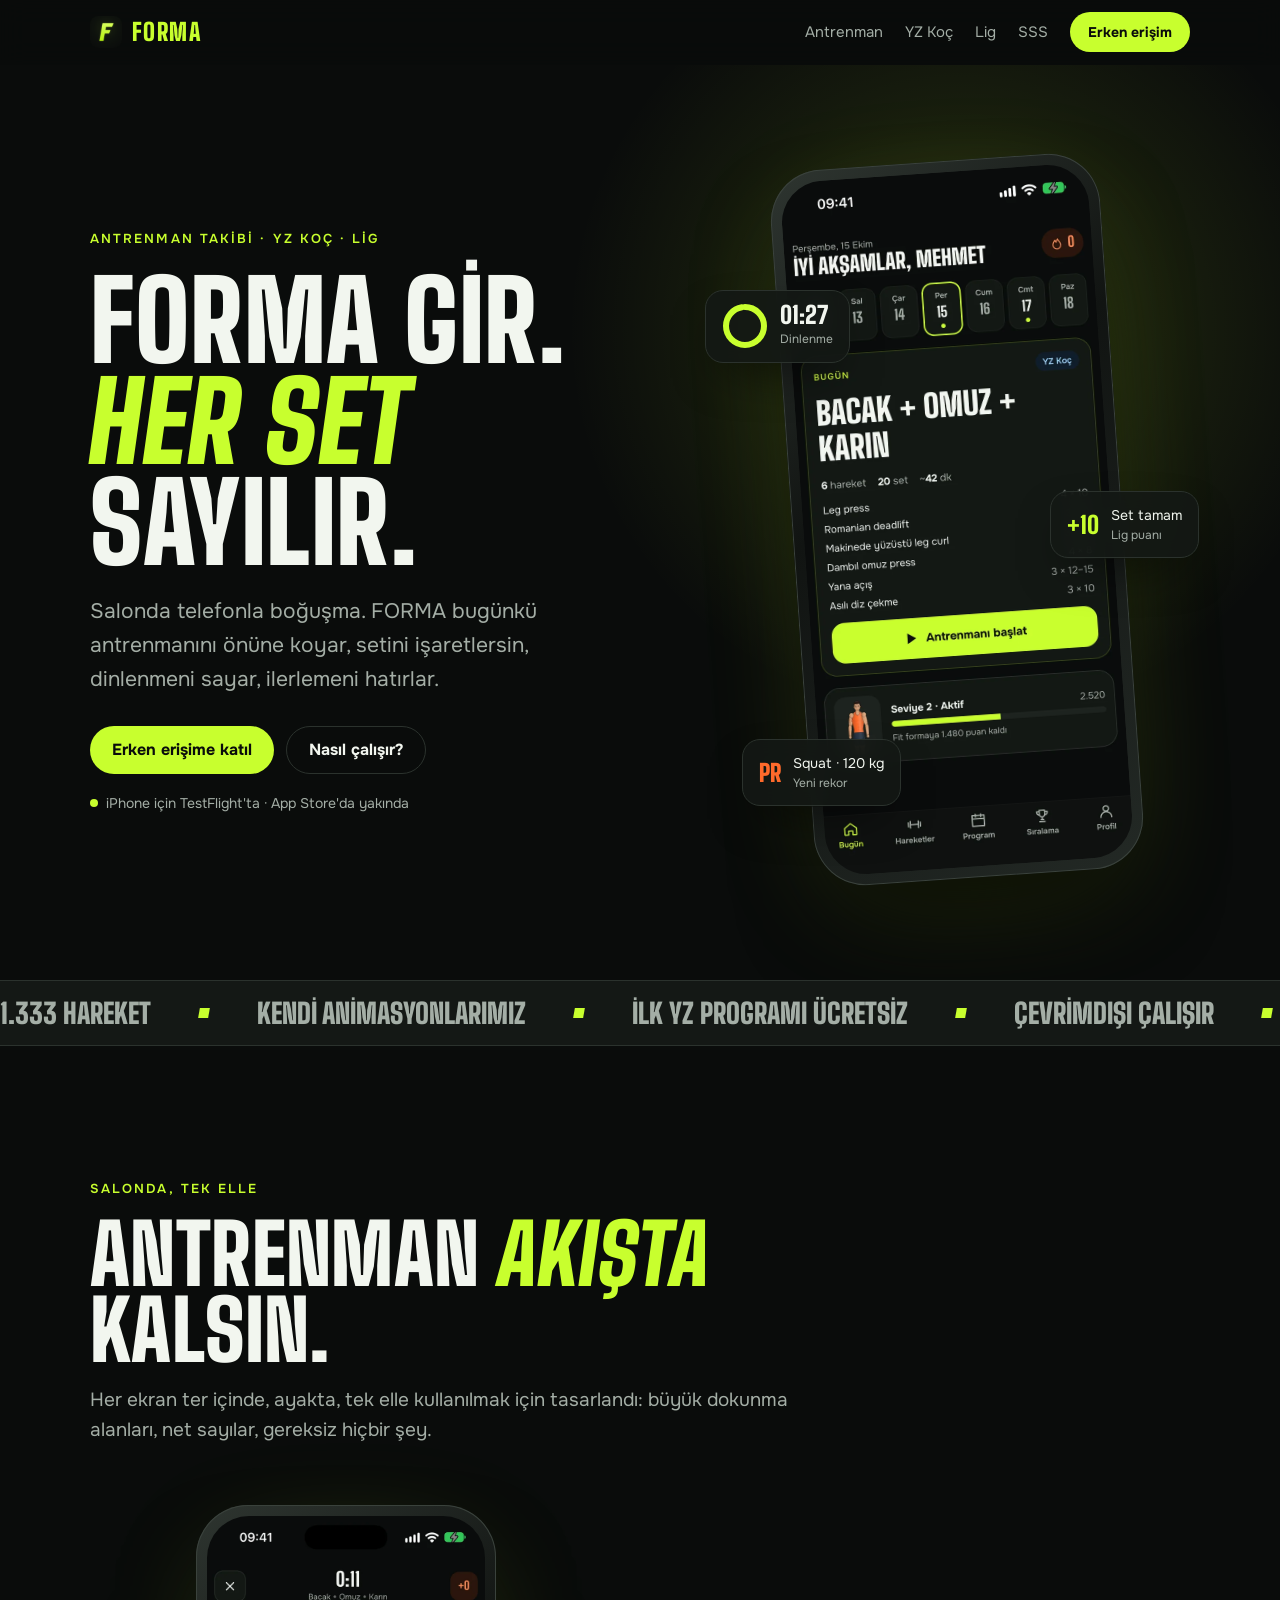
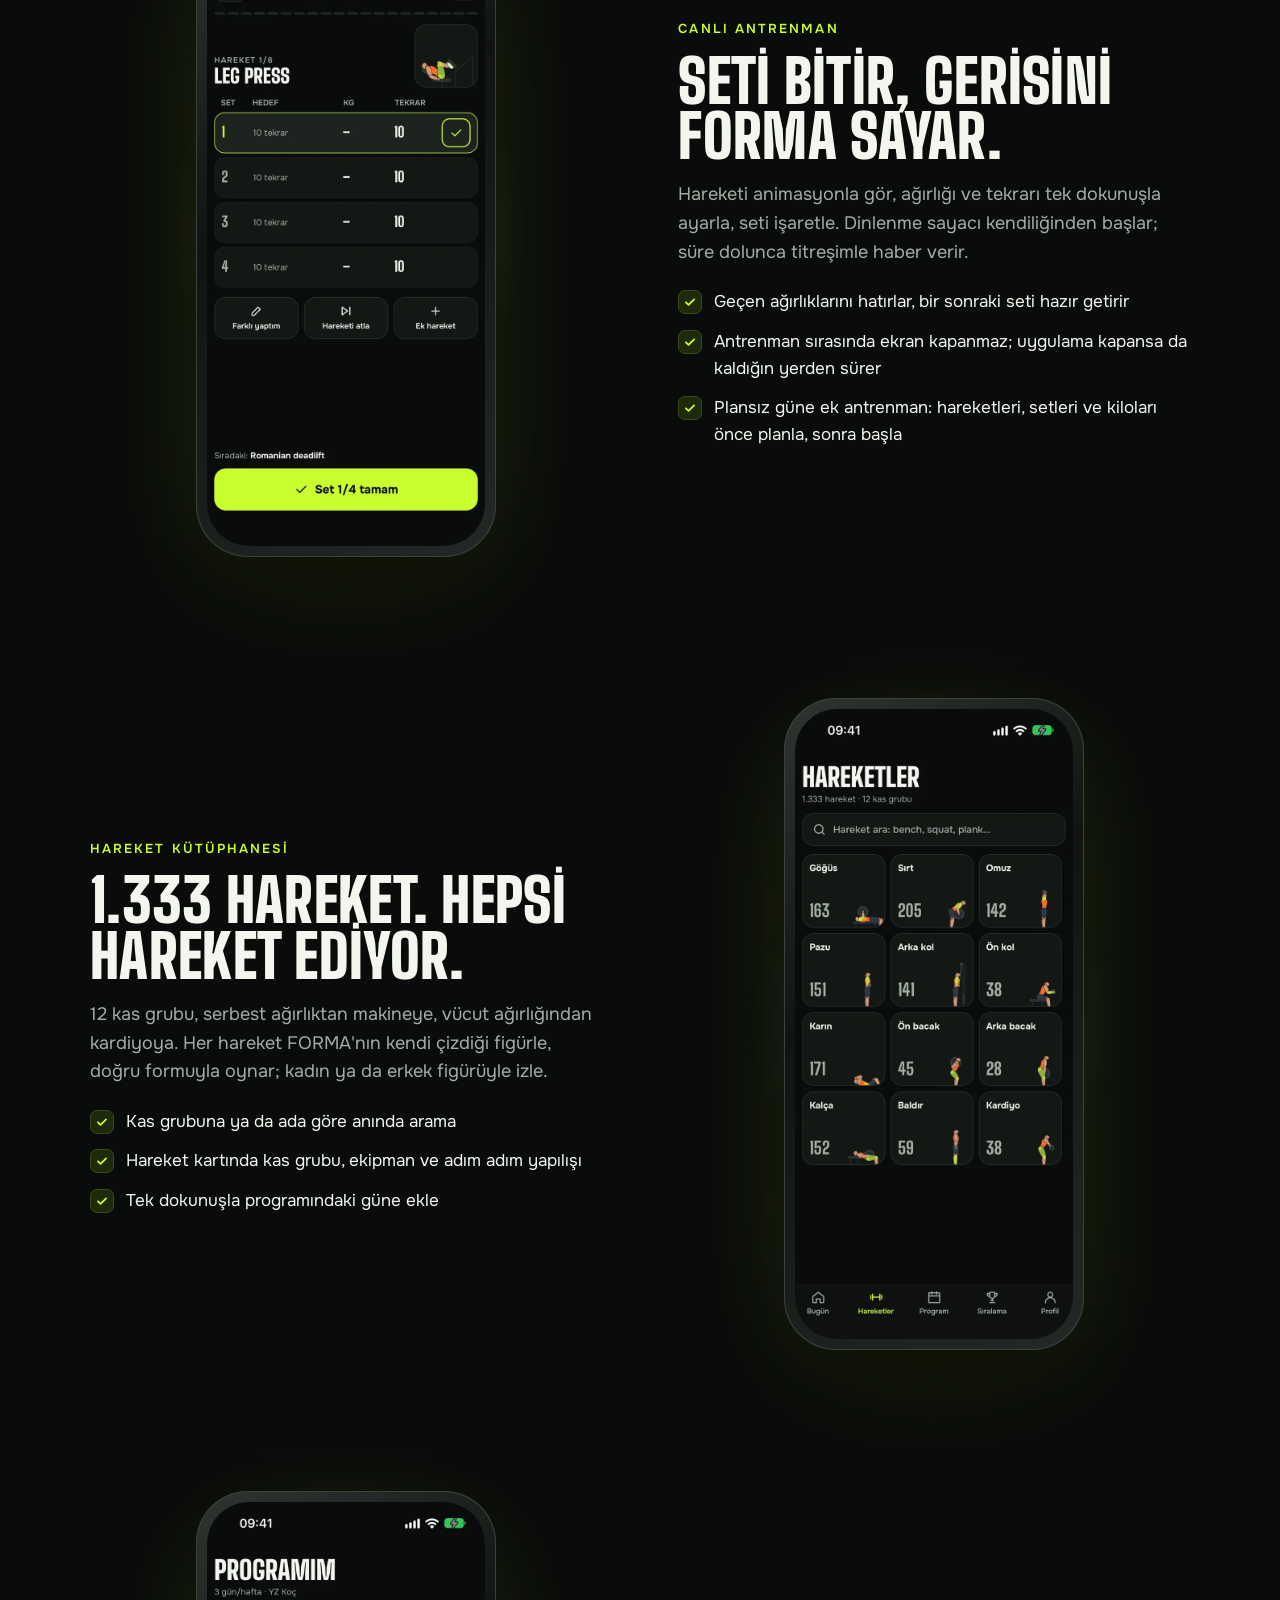
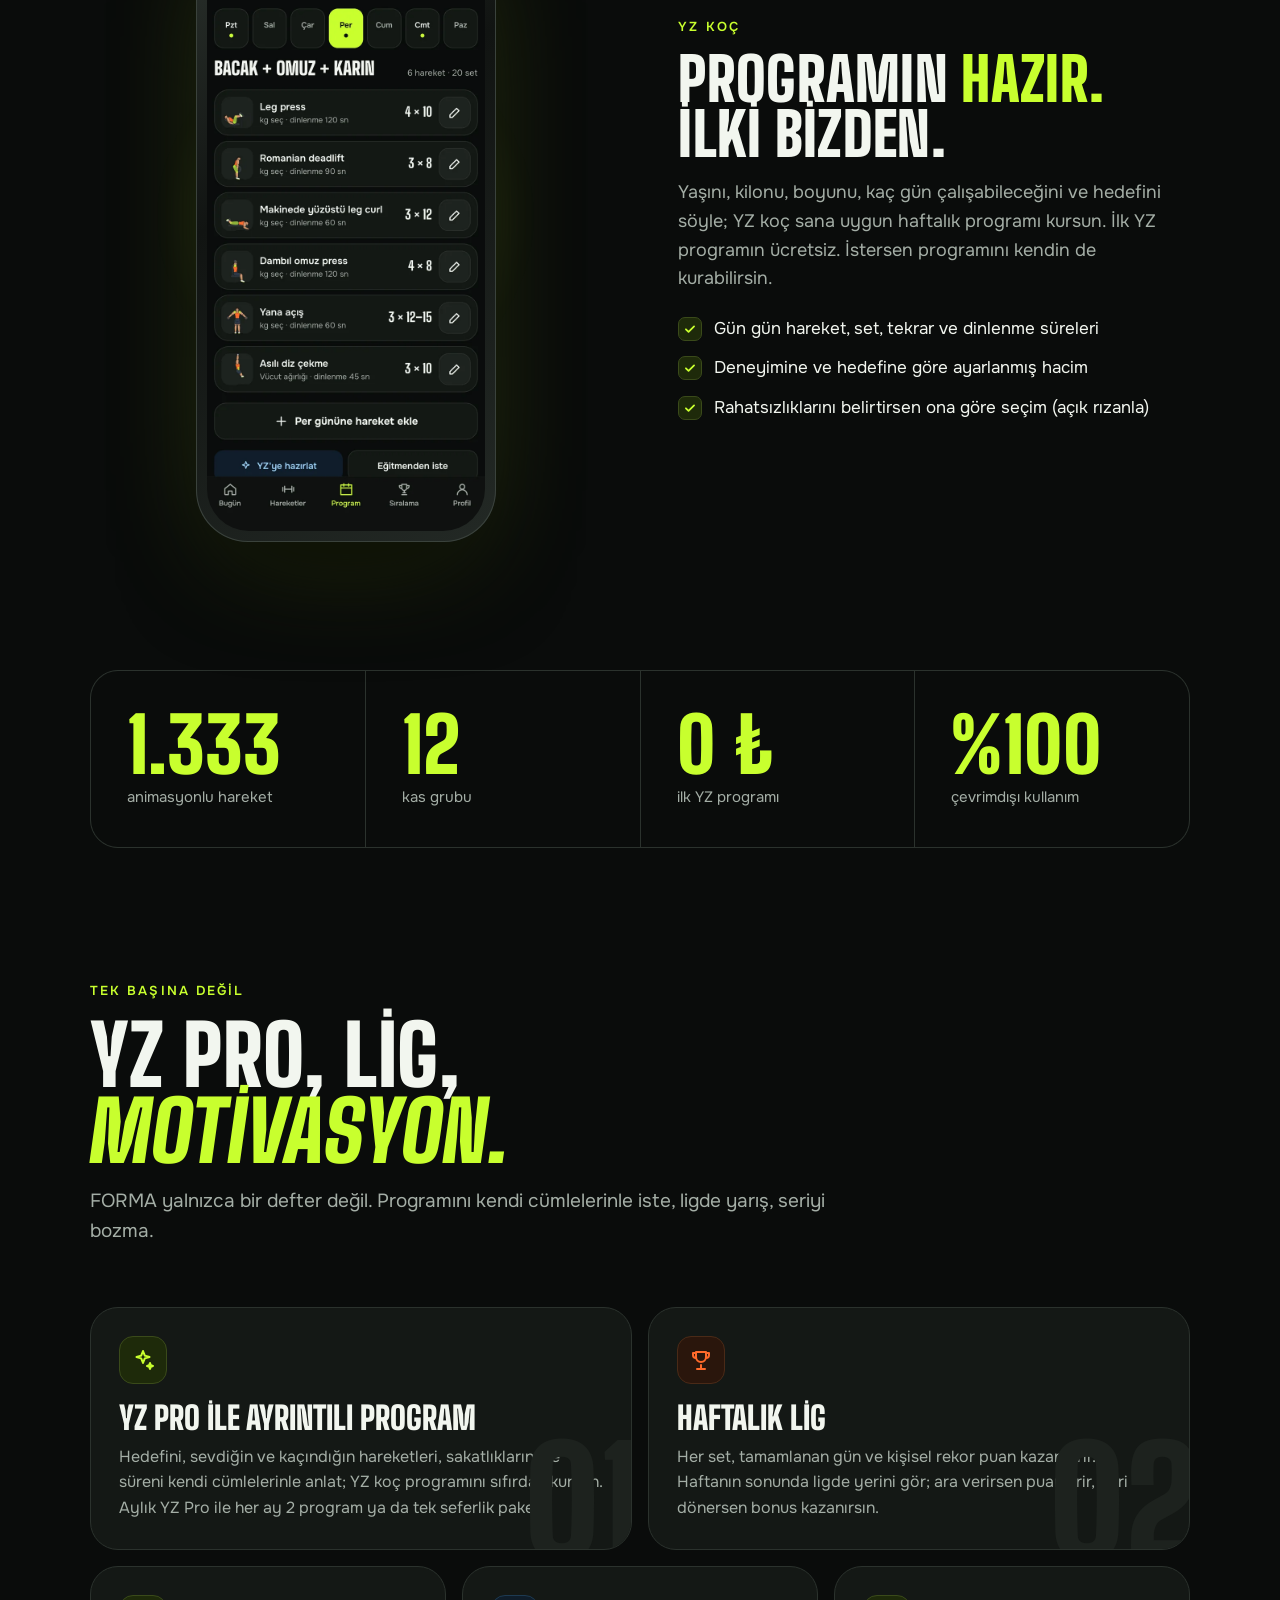
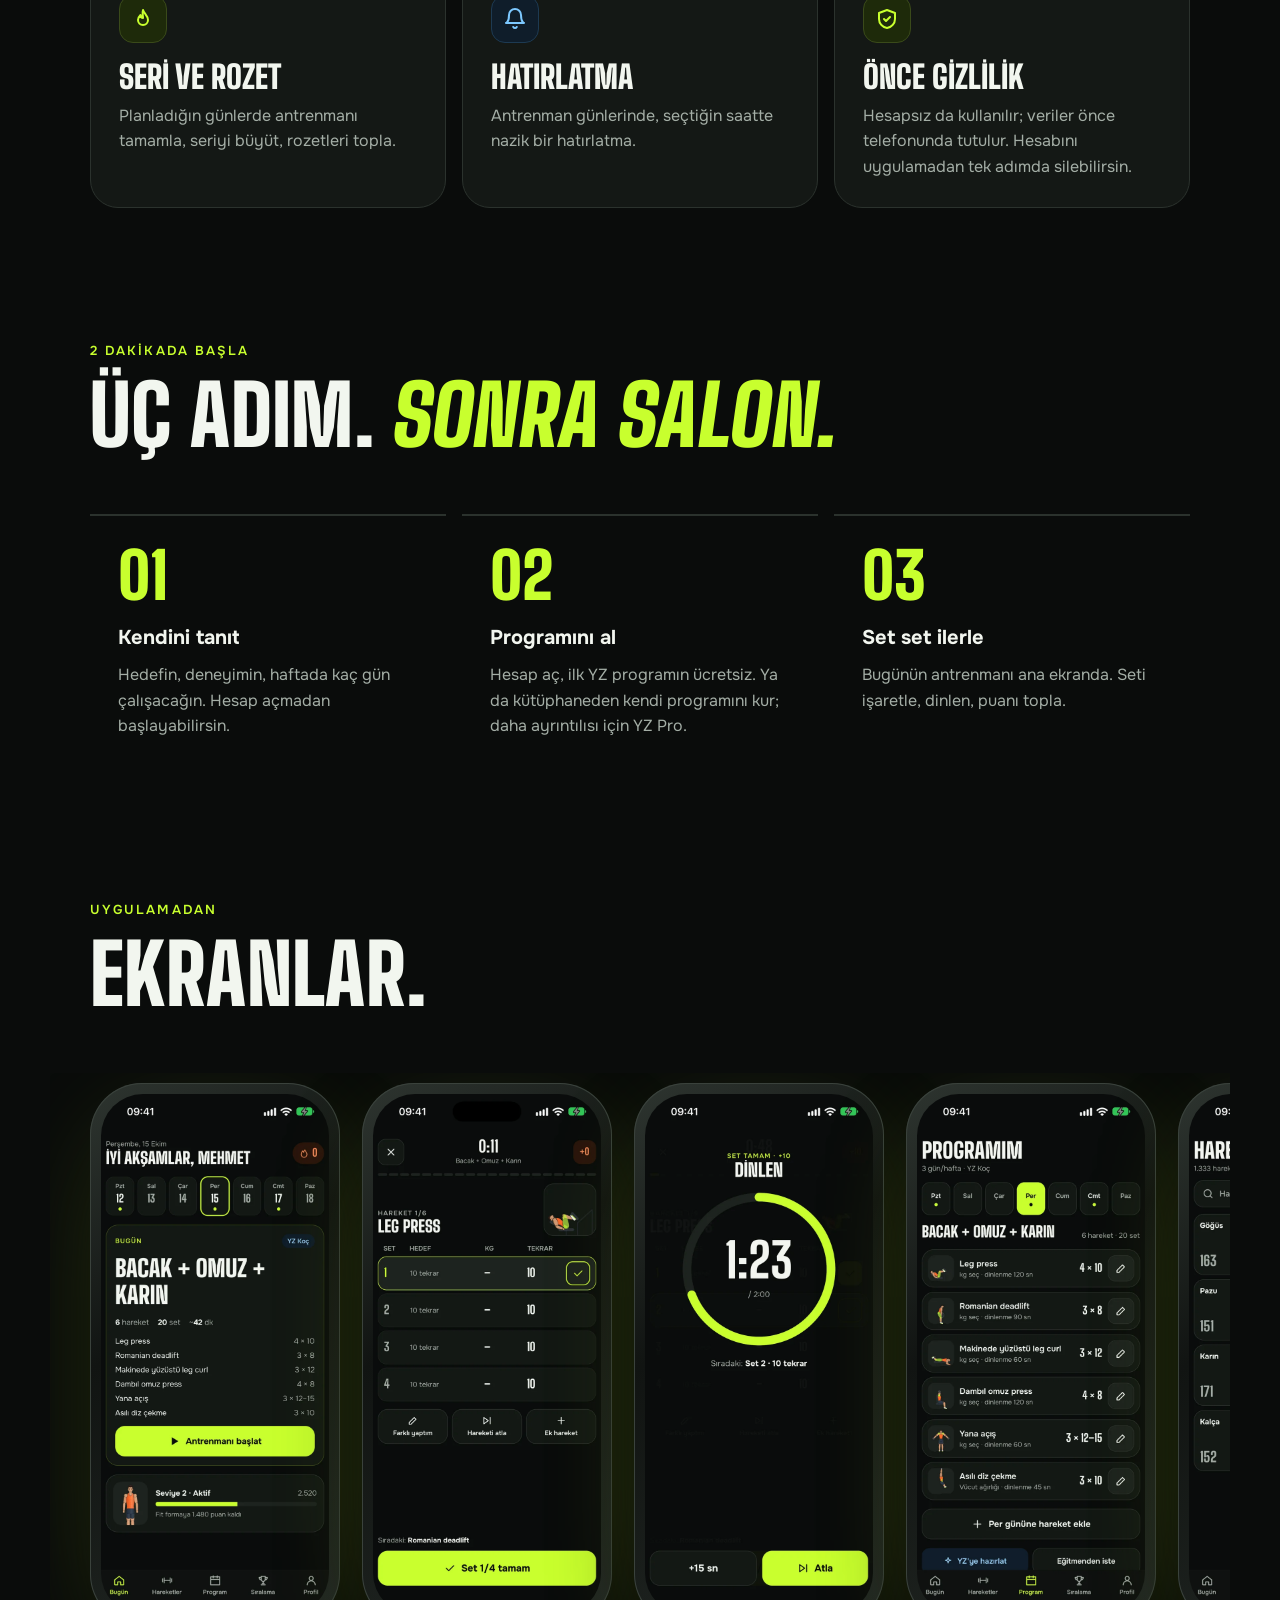
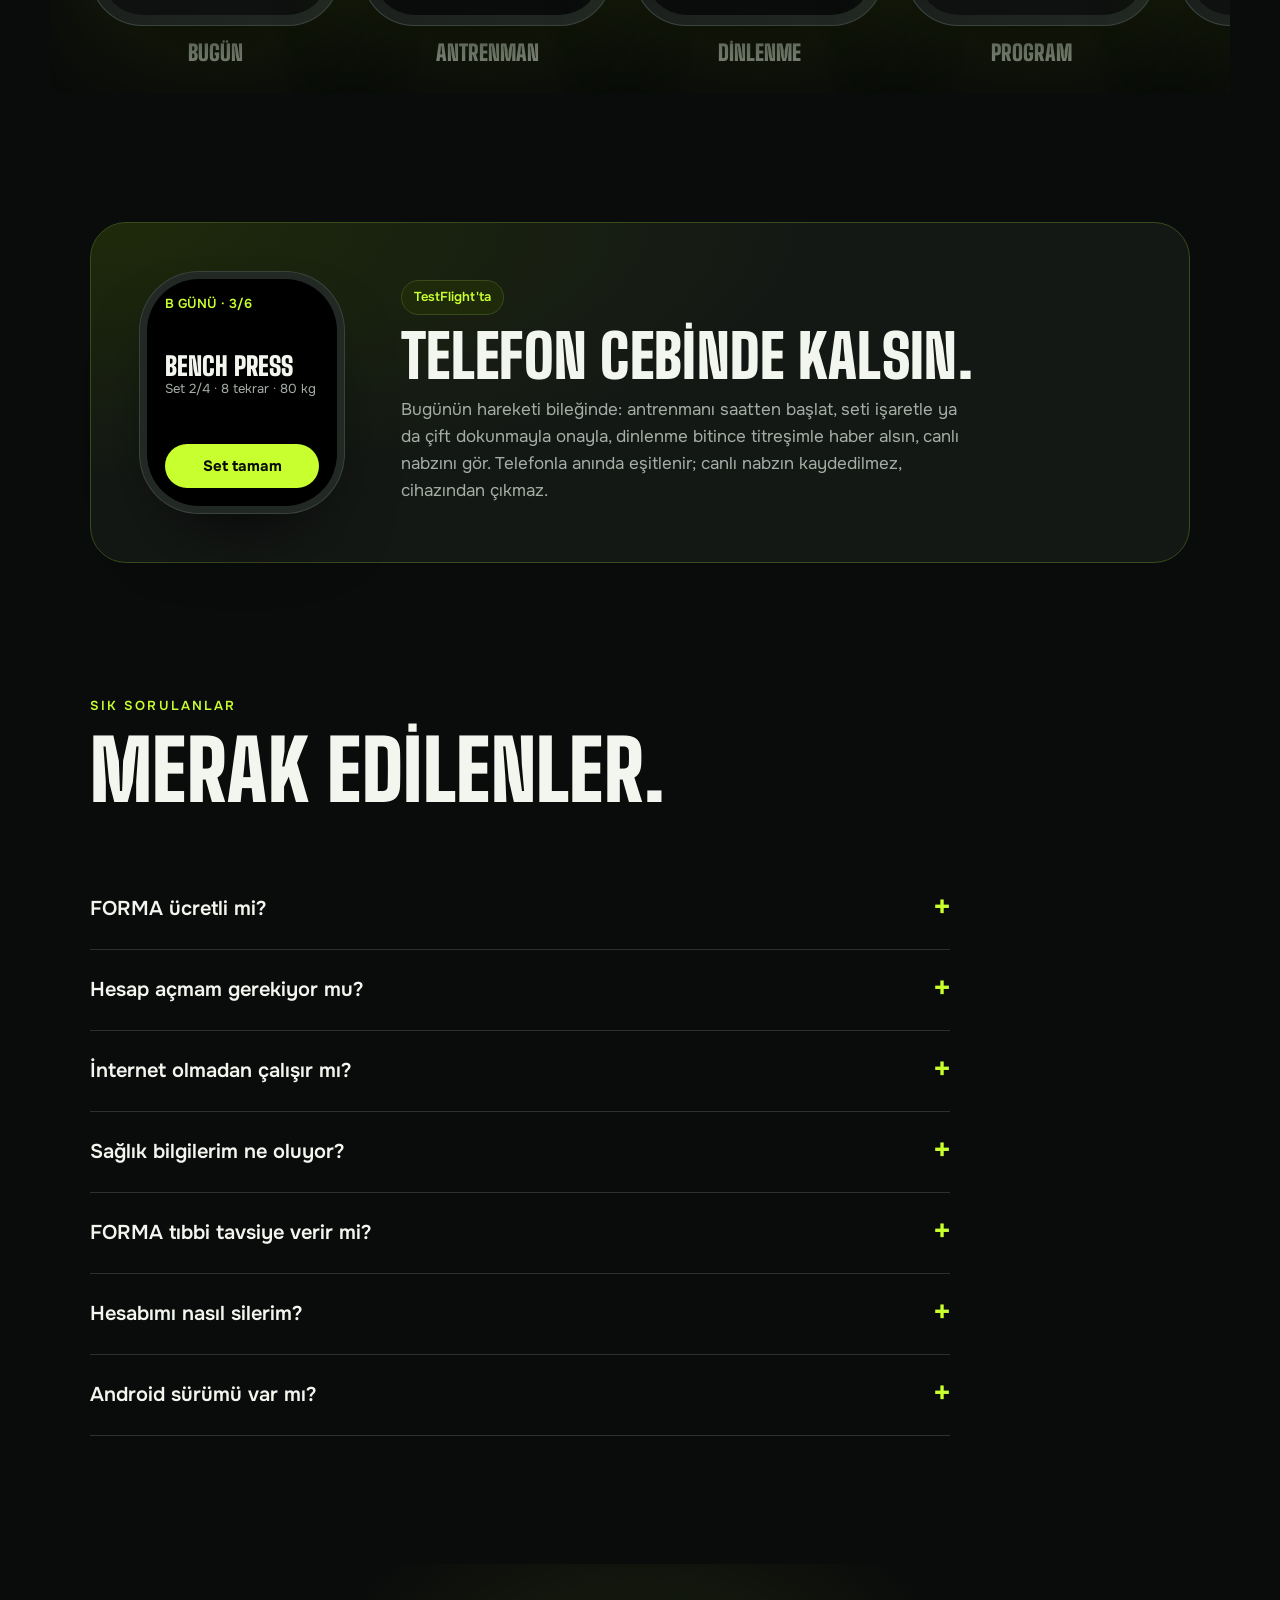
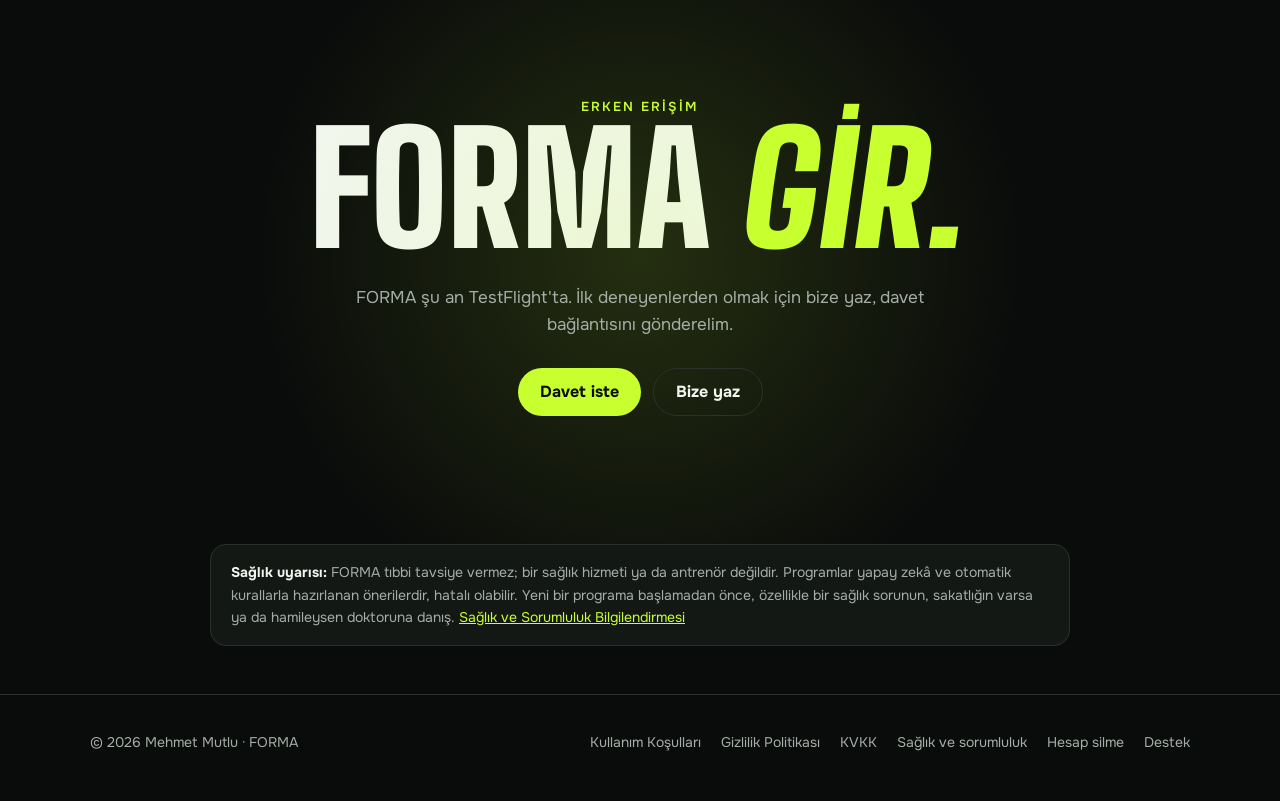
==== index.html @ f793efea "Site güncellemesi (7a1db89)" ====
<!doctype html>
<html lang="tr">
<script>document.documentElement.classList.add('js')</script>
<head>
<meta charset="utf-8">
<meta name="viewport" content="width=device-width, initial-scale=1">
<title>FORMA · Forma gir. Her set sayılır.</title>
<meta name="description" content="FORMA; antrenmanını set set takip eden, 1.333 hareketi kendi animasyonlarıyla gösteren, sana özel YZ programı hazırlayan antrenman uygulaması. İlk YZ programın ücretsiz.">
<meta name="theme-color" content="#0A0C0B">
<meta property="og:title" content="FORMA · Forma gir. Her set sayılır.">
<meta property="og:description" content="Set set antrenman takibi, 1.333 animasyonlu hareket ve YZ koç tek uygulamada.">
<meta property="og:image" content="https://mhmtmutlu.github.io/forma-app/shots/og.png">
<meta property="og:type" content="website">
<meta name="twitter:card" content="summary_large_image">
<link rel="icon" href="favicon.svg" type="image/svg+xml">
<link rel="icon" href="favicon.png" type="image/png">
<link rel="apple-touch-icon" href="apple-touch-icon.png">
<link rel="preconnect" href="https://fonts.googleapis.com">
<link rel="preconnect" href="https://fonts.gstatic.com" crossorigin>
<link href="https://fonts.googleapis.com/css2?family=Big+Shoulders+Display:wght@800;900&family=Onest:wght@400;500;600;700&display=swap" rel="stylesheet">
<link rel="stylesheet" href="landing.css">
</head>
<body>

<header class="top" id="top">
  <div class="wrap">
    <a class="brand" href="./" aria-label="FORMA ana sayfa"><img src="apple-touch-icon.png" alt=""><span>FORMA</span></a>
    <nav aria-label="Sayfa">
      <a href="#antrenman">Antrenman</a>
      <a href="#koc">YZ Koç</a>
      <a href="#egitmen">Lig</a>
      <a href="#sss">SSS</a>
      <a class="btn btn-volt" href="#indir">Erken erişim</a>
    </nav>
  </div>
</header>

<main>
<!-- ============ hero -->
<section class="hero">
  <div class="wrap grid">
    <div>
      <span class="eyebrow">Antrenman takibi · YZ koç · Lig</span>
      <h1 class="display"><span class="line">Forma gir.</span><span class="line slant volt">Her set</span><span class="line">sayılır.</span></h1>
      <p class="lead">Salonda telefonla boğuşma. FORMA bugünkü antrenmanını önüne koyar, setini işaretlersin, dinlenmeni sayar, ilerlemeni hatırlar.</p>
      <div class="cta">
        <a class="btn btn-volt" href="#indir">Erken erişime katıl</a>
        <a class="btn btn-ghost" href="#antrenman">Nasıl çalışır?</a>
      </div>
      <div class="store-note"><span class="dot"></span>iPhone için TestFlight'ta · App Store'da yakında</div>
    </div>
    <div class="stage" aria-hidden="true">
      <div class="phone"><img src="shots/bugun.webp" alt="" width="1320" height="2868" fetchpriority="high"></div>
      <div class="chip rest">
        <svg class="ring" viewBox="0 0 46 46"><circle class="bg" cx="23" cy="23" r="19"/><circle class="fg" id="ring" cx="23" cy="23" r="19" stroke-dasharray="119.4" stroke-dashoffset="0"/></svg>
        <div><b id="rest">01:30</b><small>Dinlenme</small></div>
      </div>
      <div class="chip points"><b class="volt">+10</b><div>Set tamam<small>Lig puanı</small></div></div>
      <div class="chip pr"><b style="color:var(--ember)">PR</b><div>Squat · 120 kg<small>Yeni rekor</small></div></div>
    </div>
  </div>
</section>

<div class="marquee" aria-hidden="true">
  <div class="track">
    <span>1.333 hareket</span><span>Kendi animasyonlarımız</span><span>İlk YZ programı ücretsiz</span><span>Çevrimdışı çalışır</span><span>YZ Pro ile ayrıntılı program</span><span>Haftalık lig</span>
    <span>1.333 hareket</span><span>Kendi animasyonlarımız</span><span>İlk YZ programı ücretsiz</span><span>Çevrimdışı çalışır</span><span>YZ Pro ile ayrıntılı program</span><span>Haftalık lig</span>
  </div>
</div>

<!-- ============ özellikler -->
<section id="antrenman">
  <div class="wrap">
    <div class="section-head reveal">
      <span class="eyebrow">Salonda, tek elle</span>
      <h2 class="display">Antrenman <span class="volt slant">akışta</span> kalsın.</h2>
      <p>Her ekran ter içinde, ayakta, tek elle kullanılmak için tasarlandı: büyük dokunma alanları, net sayılar, gereksiz hiçbir şey.</p>
    </div>

    <div class="feature reveal">
      <div class="shot"><div class="phone"><img src="shots/antrenman.webp" alt="FORMA antrenman ekranı: hareket animasyonu, set ve tekrar bilgisi" width="1320" height="2868" loading="lazy"></div></div>
      <div>
        <span class="eyebrow">Canlı antrenman</span>
        <h3 class="display">Seti bitir, gerisini FORMA sayar.</h3>
        <p>Hareketi animasyonla gör, ağırlığı ve tekrarı tek dokunuşla ayarla, seti işaretle. Dinlenme sayacı kendiliğinden başlar; süre dolunca titreşimle haber verir.</p>
        <ul class="ticks">
          <li>Geçen ağırlıklarını hatırlar, bir sonraki seti hazır getirir</li>
          <li>Antrenman sırasında ekran kapanmaz; uygulama kapansa da kaldığın yerden sürer</li>
          <li>Plansız güne ek antrenman: hareketleri, setleri ve kiloları önce planla, sonra başla</li>
        </ul>
      </div>
    </div>

    <div class="feature flip reveal" style="--glow: rgba(124, 200, 255, .16)">
      <div class="shot"><div class="phone"><img src="shots/kutuphane.webp" alt="FORMA hareket kütüphanesi: kas gruplarına göre 1.333 hareket" width="1320" height="2868" loading="lazy"></div></div>
      <div>
        <span class="eyebrow">Hareket kütüphanesi</span>
        <h3 class="display">1.333 hareket. Hepsi hareket ediyor.</h3>
        <p>12 kas grubu, serbest ağırlıktan makineye, vücut ağırlığından kardiyoya. Her hareket FORMA'nın kendi çizdiği figürle, doğru formuyla oynar; kadın ya da erkek figürüyle izle.</p>
        <ul class="ticks">
          <li>Kas grubuna ya da ada göre anında arama</li>
          <li>Hareket kartında kas grubu, ekipman ve adım adım yapılışı</li>
          <li>Tek dokunuşla programındaki güne ekle</li>
        </ul>
      </div>
    </div>

    <div class="feature reveal" id="koc" style="--glow: rgba(200, 255, 46, .2)">
      <div class="shot"><div class="phone"><img src="shots/program.webp" alt="FORMA haftalık program ekranı" width="1320" height="2868" loading="lazy"></div></div>
      <div>
        <span class="eyebrow">YZ Koç</span>
        <h3 class="display">Programın <span class="volt">hazır.</span> İlki bizden.</h3>
        <p>Yaşını, kilonu, boyunu, kaç gün çalışabileceğini ve hedefini söyle; YZ koç sana uygun haftalık programı kursun. İlk YZ programın ücretsiz. İstersen programını kendin de kurabilirsin.</p>
        <ul class="ticks">
          <li>Gün gün hareket, set, tekrar ve dinlenme süreleri</li>
          <li>Deneyimine ve hedefine göre ayarlanmış hacim</li>
          <li>Rahatsızlıklarını belirtirsen ona göre seçim (açık rızanla)</li>
        </ul>
      </div>
    </div>
  </div>
</section>

<!-- ============ sayılar -->
<section style="padding-top:0">
  <div class="wrap">
    <div class="stats reveal">
      <div class="stat"><b>1.333</b><span>animasyonlu hareket</span></div>
      <div class="stat"><b>12</b><span>kas grubu</span></div>
      <div class="stat"><b>0 ₺</b><span>ilk YZ programı</span></div>
      <div class="stat"><b>%100</b><span>çevrimdışı kullanım</span></div>
    </div>
  </div>
</section>

<!-- ============ bento -->
<section id="egitmen" style="padding-top:0">
  <div class="wrap">
    <div class="section-head reveal">
      <span class="eyebrow">Tek başına değil</span>
      <h2 class="display">YZ Pro, lig, <span class="volt slant">motivasyon.</span></h2>
      <p>FORMA yalnızca bir defter değil. Programını kendi cümlelerinle iste, ligde yarış, seriyi bozma.</p>
    </div>
    <div class="bento">
      <article class="card wide reveal">
        <div class="icon"><svg viewBox="0 0 24 24"><path d="M12 3l1.8 4.6L18.5 9l-4.7 1.4L12 15l-1.8-4.6L5.5 9l4.7-1.4L12 3Z"/><path d="M19 15l.8 2.2L22 18l-2.2.8L19 21l-.8-2.2L16 18l2.2-.8L19 15Z"/></svg></div>
        <h4>YZ Pro ile ayrıntılı program</h4>
        <p>Hedefini, sevdiğin ve kaçındığın hareketleri, sakatlıklarını ve süreni kendi cümlelerinle anlat; YZ koç programını sıfırdan kursun. Aylık YZ Pro ile her ay 2 program ya da tek seferlik paket.</p>
        <span class="big">01</span>
      </article>
      <article class="card wide ember reveal">
        <div class="icon"><svg viewBox="0 0 24 24"><path d="M8 21h8M12 17v4M7 4h10v5a5 5 0 0 1-10 0V4Z"/><path d="M17 5h3v2a3 3 0 0 1-3 3M7 5H4v2a3 3 0 0 0 3 3"/></svg></div>
        <h4>Haftalık lig</h4>
        <p>Her set, tamamlanan gün ve kişisel rekor puan kazandırır. Haftanın sonunda ligde yerini gör; ara verirsen puan erir, geri dönersen bonus kazanırsın.</p>
        <span class="big">02</span>
      </article>
      <article class="card reveal">
        <div class="icon"><svg viewBox="0 0 24 24"><path d="M12 3c1 3.5 5 5.5 5 10a5 5 0 0 1-10 0c0-2.5 1.5-4 2.5-5 .3 2 1.5 3 2.5 3 0-3-1-5.5 0-8Z"/></svg></div>
        <h4>Seri ve rozet</h4>
        <p>Planladığın günlerde antrenmanı tamamla, seriyi büyüt, rozetleri topla.</p>
      </article>
      <article class="card ice reveal">
        <div class="icon"><svg viewBox="0 0 24 24"><path d="M6 8a6 6 0 1 1 12 0c0 7 3 8 3 8H3s3-1 3-8"/><path d="M10.3 20a1.9 1.9 0 0 0 3.4 0"/></svg></div>
        <h4>Hatırlatma</h4>
        <p>Antrenman günlerinde, seçtiğin saatte nazik bir hatırlatma.</p>
      </article>
      <article class="card reveal">
        <div class="icon"><svg viewBox="0 0 24 24"><path d="M12 3 4 6v6c0 4.5 3.4 8.3 8 9 4.6-.7 8-4.5 8-9V6l-8-3Z"/><path d="m9 12 2 2 4-4"/></svg></div>
        <h4>Önce gizlilik</h4>
        <p>Hesapsız da kullanılır; veriler önce telefonunda tutulur. Hesabını uygulamadan tek adımda silebilirsin.</p>
      </article>
    </div>
  </div>
</section>

<!-- ============ adımlar -->
<section style="padding-top:0">
  <div class="wrap">
    <div class="section-head reveal">
      <span class="eyebrow">2 dakikada başla</span>
      <h2 class="display">Üç adım. <span class="volt slant">Sonra salon.</span></h2>
    </div>
    <div class="steps">
      <div class="step reveal"><h4>Kendini tanıt</h4><p>Hedefin, deneyimin, haftada kaç gün çalışacağın. Hesap açmadan başlayabilirsin.</p></div>
      <div class="step reveal"><h4>Programını al</h4><p>Hesap aç, ilk YZ programın ücretsiz. Ya da kütüphaneden kendi programını kur; daha ayrıntılısı için YZ Pro.</p></div>
      <div class="step reveal"><h4>Set set ilerle</h4><p>Bugünün antrenmanı ana ekranda. Seti işaretle, dinlen, puanı topla.</p></div>
    </div>
  </div>
</section>

<!-- ============ galeri -->
<section style="padding-top:0">
  <div class="wrap">
    <div class="section-head reveal">
      <span class="eyebrow">Uygulamadan</span>
      <h2 class="display">Ekranlar.</h2>
    </div>
    <div class="gallery reveal" tabindex="0" aria-label="Uygulama ekran görüntüleri">
      <figure><div class="phone"><img src="shots/bugun.webp" alt="Bugün ekranı" width="1320" height="2868" loading="lazy"></div><figcaption>Bugün</figcaption></figure>
      <figure><div class="phone"><img src="shots/antrenman.webp" alt="Antrenman ekranı" width="1320" height="2868" loading="lazy"></div><figcaption>Antrenman</figcaption></figure>
      <figure><div class="phone"><img src="shots/dinlenme.webp" alt="Dinlenme sayacı" width="1320" height="2868" loading="lazy"></div><figcaption>Dinlenme</figcaption></figure>
      <figure><div class="phone"><img src="shots/program.webp" alt="Program ekranı" width="1320" height="2868" loading="lazy"></div><figcaption>Program</figcaption></figure>
      <figure><div class="phone"><img src="shots/kutuphane.webp" alt="Hareket kütüphanesi" width="1320" height="2868" loading="lazy"></div><figcaption>Kütüphane</figcaption></figure>
      <figure><div class="phone"><img src="shots/hareket.webp" alt="Hareket detayı" width="1320" height="2868" loading="lazy"></div><figcaption>Hareket</figcaption></figure>
    </div>
  </div>
</section>

<!-- ============ saat -->
<section style="padding-top:0">
  <div class="wrap">
    <div class="watch-band reveal">
      <div class="watch" aria-hidden="true">
        <div class="w-top">B GÜNÜ · 3/6</div>
        <div><div class="w-ex">Bench Press</div><div class="w-set">Set 2/4 · 8 tekrar · 80 kg</div></div>
        <div class="w-btn">Set tamam</div>
      </div>
      <div>
        <span class="badge">TestFlight'ta</span>
        <h3 class="display">Telefon cebinde kalsın.</h3>
        <p>Bugünün hareketi bileğinde: antrenmanı saatten başlat, seti işaretle ya da çift dokunmayla onayla, dinlenme bitince titreşimle haber alsın, canlı nabzını gör. Telefonla anında eşitlenir; canlı nabzın kaydedilmez, cihazından çıkmaz.</p>
      </div>
    </div>
  </div>
</section>

<!-- ============ sss -->
<section id="sss" style="padding-top:0">
  <div class="wrap">
    <div class="section-head reveal">
      <span class="eyebrow">Sık sorulanlar</span>
      <h2 class="display">Merak edilenler.</h2>
    </div>
    <div class="faq reveal">
      <details><summary>FORMA ücretli mi?</summary><p>Antrenman takibi, hareket kütüphanesi, kendi programını kurma ve lig ücretsizdir. Hesap açınca ilk YZ programın da ücretsiz; kendi isteklerine göre hazırlanan ayrıntılı YZ programları için uygulama içinden aylık YZ Pro aboneliği (her ay 2 program) ya da tek seferlik paket alınır. Abonelik App Store'dan istediğin zaman iptal edilebilir.</p></details>
      <details><summary>Hesap açmam gerekiyor mu?</summary><p>Hayır. Hesapsız başlayıp programını kendin kurabilirsin; veriler telefonunda kalır. YZ programı, YZ Pro, lig ve yedekleme için hesap gerekir.</p></details>
      <details><summary>İnternet olmadan çalışır mı?</summary><p>Evet. Antrenman, program ve kütüphane çevrimdışı çalışır; bağlantı geldiğinde hesabınla eşitlenir.</p></details>
      <details><summary>Sağlık bilgilerim ne oluyor?</summary><p>Rahatsızlık bilgisi yalnızca açık rıza verirsen kaydedilir ve yalnızca programını sana uygun hâle getirmek için kullanılır. Ayrıntılar <a class="volt" href="kvkk/">KVKK Aydınlatma Metni</a>'nde.</p></details>
      <details><summary>FORMA tıbbi tavsiye verir mi?</summary><p>Hayır. FORMA bir sağlık hizmeti değildir; programlar yapay zekâ ve otomatik kurallarla hazırlanan önerilerdir ve hatalı olabilir. Yeni bir programa başlamadan önce, özellikle bir sağlık sorunun varsa doktoruna danış. Ayrıntılar <a class="volt" href="sorumluluk/">Sağlık ve Sorumluluk Bilgilendirmesi</a>'nde.</p></details>
      <details><summary>Hesabımı nasıl silerim?</summary><p>Uygulamada Profil → Hesabımı sil adımlarıyla ya da <a class="volt" href="hesap-silme/">hesap silme sayfasından</a> anında silebilirsin.</p></details>
      <details><summary>Android sürümü var mı?</summary><p>Önce iPhone ile başlıyoruz; Android sürümü yol haritamızda.</p></details>
    </div>
  </div>
</section>

<!-- ============ kapanış -->
<section class="final" id="indir">
  <div class="wrap">
    <span class="eyebrow">Erken erişim</span>
    <h2 class="display">Forma <span class="volt slant">gir.</span></h2>
    <p class="muted" style="max-width:52ch;margin:0 auto 30px;position:relative">FORMA şu an TestFlight'ta. İlk deneyenlerden olmak için bize yaz, davet bağlantısını gönderelim.</p>
    <div class="cta">
      <a class="btn btn-volt" href="mailto:apps.support.mm@gmail.com?subject=FORMA%20erken%20eri%C5%9Fim">Davet iste</a>
      <a class="btn btn-ghost" href="mailto:apps.support.mm@gmail.com">Bize yaz</a>
    </div>
  </div>
</section>

<!-- ============ sağlık uyarısı -->
<aside class="disclaimer" aria-label="Sağlık uyarısı">
  <div class="wrap">
    <p><strong>Sağlık uyarısı:</strong> FORMA tıbbi tavsiye vermez; bir sağlık hizmeti ya da antrenör değildir. Programlar yapay zekâ ve otomatik kurallarla hazırlanan önerilerdir, hatalı olabilir. Yeni bir programa başlamadan önce, özellikle bir sağlık sorunun, sakatlığın varsa ya da hamileysen doktoruna danış. <a class="volt" href="sorumluluk/">Sağlık ve Sorumluluk Bilgilendirmesi</a></p>
  </div>
</aside>
</main>

<footer class="site">
  <div class="wrap">
    <span>© 2026 Mehmet Mutlu · FORMA</span>
    <nav aria-label="Yasal"><a href="kosullar/">Kullanım Koşulları</a><a href="gizlilik/">Gizlilik Politikası</a><a href="kvkk/">KVKK</a><a href="sorumluluk/">Sağlık ve sorumluluk</a><a href="hesap-silme/">Hesap silme</a><a href="destek/">Destek</a></nav>
  </div>
</footer>

<script>
(() => {
  // Üst çubuk gölgesi (not: global "top" window.top ile çakışır; betik kapsam içinde)
  const bar = document.getElementById('top');
  addEventListener('scroll', () => bar.classList.toggle('scrolled', scrollY > 8), { passive: true });

  // Görünürken belirme
  const io = 'IntersectionObserver' in window ? new IntersectionObserver((es) => es.forEach((e) => {
    if (e.isIntersecting) { e.target.classList.add('in'); io.unobserve(e.target); }
  }), { threshold: 0.05, rootMargin: "0px 0px -5% 0px" }) : null;
  document.querySelectorAll('.reveal').forEach((el) => io ? io.observe(el) : el.classList.add('in'));

  // Hero dinlenme sayacı (uygulamadaki gibi 90 sn)
  const still = matchMedia('(prefers-reduced-motion: reduce)').matches;
  const label = document.getElementById('rest'), ring = document.getElementById('ring');
  const total = 90, len = 119.4;
  let left = total;
  const draw = () => {
    label.textContent = `${String(Math.floor(left / 60)).padStart(2, '0')}:${String(left % 60).padStart(2, '0')}`;
    ring.style.strokeDashoffset = String(len * (1 - left / total));
  };
  draw();
  if (!still) setInterval(() => { left = left <= 0 ? total : left - 1; draw(); }, 1000);
})();
</script>
</body>
</html>
---- landing.css ----
/* FORMA · tanıtım sayfası. Uygulamanın tasarım token'larıyla aynı (apps/mobile/src/ui/tokens.ts). */
:root {
  --bg: #0a0c0b;
  --surface: #141815;
  --surface2: #1d221e;
  --line: #2b322d;
  --text: #f2f6ef;
  --text2: #a4aea6;
  --volt: #c8ff2e;
  --volt-deep: #1e2a0a;
  --volt-line: #3a4a1a;
  --ember: #ff6a2b;
  --ice: #7cc8ff;
  --pulse: #ff4d6a;
  --display: 'Big Shoulders Display', 'Arial Narrow', Impact, sans-serif;
  --body: 'Onest', -apple-system, BlinkMacSystemFont, 'Segoe UI', Roboto, sans-serif;
  --gutter: clamp(16px, 4vw, 40px);
  --max: 1180px;
  color-scheme: dark;
}
* { box-sizing: border-box; }
html { scroll-behavior: smooth; }
body {
  margin: 0; background: var(--bg); color: var(--text);
  font: 17px/1.6 var(--body); -webkit-font-smoothing: antialiased; overflow-x: hidden;
}
img { max-width: 100%; display: block; }
a { color: inherit; }
.wrap { max-width: var(--max); margin: 0 auto; padding: 0 var(--gutter); }
.display { font-family: var(--display); font-weight: 900; text-transform: uppercase; line-height: .92; letter-spacing: .005em; }
.slant { display: inline-block; transform: skewX(-8deg); }
.volt { color: var(--volt); }
.muted { color: var(--text2); }
.eyebrow { font: 600 13px/1 var(--body); letter-spacing: .16em; text-transform: uppercase; color: var(--volt); }

/* ---------- üst çubuk */
.top {
  position: sticky; top: 0; z-index: 20;
  background: color-mix(in srgb, var(--bg) 78%, transparent);
  backdrop-filter: blur(14px) saturate(140%); -webkit-backdrop-filter: blur(14px) saturate(140%);
  border-bottom: 1px solid transparent; transition: border-color .3s;
}
.top.scrolled { border-bottom-color: var(--line); }
.top .wrap { display: flex; align-items: center; justify-content: space-between; height: 64px; gap: 16px; }
.brand { display: flex; align-items: center; gap: 10px; text-decoration: none; }
.brand img { width: 32px; height: 32px; border-radius: 8px; }
.brand span { font: 900 24px/1 var(--display); letter-spacing: .06em; color: var(--volt); }
.top nav { display: flex; gap: 22px; align-items: center; }
.top nav a { text-decoration: none; color: var(--text2); font-size: 15px; transition: color .2s; }
.top nav a:hover { color: var(--text); }
.top nav a.btn-volt { color: #0a0c0b; }
.btn {
  display: inline-flex; align-items: center; justify-content: center; gap: 8px;
  min-height: 48px; padding: 0 22px; border-radius: 999px; text-decoration: none;
  font: 700 16px/1 var(--body); transition: transform .2s, box-shadow .2s, background .2s;
}
.btn-volt { background: var(--volt); color: #0a0c0b; box-shadow: 0 0 0 0 rgba(200, 255, 46, .4); }
.btn-volt:hover { transform: translateY(-2px); box-shadow: 0 10px 40px -8px rgba(200, 255, 46, .55); }
.btn-ghost { border: 1px solid var(--line); color: var(--text); }
.btn-ghost:hover { border-color: var(--volt-line); background: var(--volt-deep); }
.top .btn { min-height: 40px; padding: 0 18px; font-size: 14px; }
@media (max-width: 760px) { .top nav a:not(.btn) { display: none; } }

/* ---------- hero */
.hero { position: relative; padding: clamp(40px, 8vw, 96px) 0 clamp(56px, 8vw, 110px); overflow: hidden; }
.hero::before {
  content: ''; position: absolute; inset: -20% -10% auto auto; width: 70vw; height: 70vw; max-width: 900px; max-height: 900px;
  background: radial-gradient(circle, rgba(200, 255, 46, .16), transparent 62%); pointer-events: none;
}
.hero .grid { display: grid; grid-template-columns: 1.1fr .9fr; gap: clamp(24px, 5vw, 64px); align-items: center; position: relative; }
.hero h1 { font-size: clamp(60px, 8.6vw, 124px); margin: 18px 0 22px; }
.hero h1 .line { display: block; }
.hero p.lead { font-size: clamp(18px, 2vw, 21px); color: var(--text2); max-width: 34ch; margin: 0 0 30px; }
.cta { display: flex; flex-wrap: wrap; gap: 12px; align-items: center; }
.store-note { margin-top: 18px; font-size: 14px; color: var(--text2); display: flex; align-items: center; gap: 8px; }
.dot { width: 8px; height: 8px; border-radius: 50%; background: var(--volt); box-shadow: 0 0 0 0 rgba(200, 255, 46, .6); animation: ping 2s infinite; }
@keyframes ping { 70% { box-shadow: 0 0 0 10px rgba(200, 255, 46, 0); } 100% { box-shadow: 0 0 0 0 rgba(200, 255, 46, 0); } }
@media (max-width: 900px) { .hero .grid { grid-template-columns: 1fr; } .hero .stage { order: 2; } }

/* telefon çerçevesi */
.phone {
  position: relative; width: min(330px, 78vw); aspect-ratio: 1320 / 2868; border-radius: 52px; padding: 11px;
  background: linear-gradient(145deg, #2e3530, #111412 40%, #232925);
  box-shadow: 0 0 0 1px #3a423c inset, 0 50px 100px -30px rgba(0, 0, 0, .9), 0 30px 120px -40px rgba(200, 255, 46, .35);
}
.phone img { width: 100%; height: 100%; object-fit: cover; border-radius: 42px; background: #000; }
.stage { position: relative; display: grid; place-items: center; min-height: 520px; }
.stage .phone { transform: rotate(-4deg); transition: transform .6s cubic-bezier(.2, .8, .2, 1); }
.stage:hover .phone { transform: rotate(-1deg) translateY(-6px); }
.chip {
  position: absolute; z-index: 2; display: flex; align-items: center; gap: 12px;
  padding: 12px 16px; border-radius: 18px; background: color-mix(in srgb, var(--surface) 88%, transparent);
  border: 1px solid var(--line); backdrop-filter: blur(10px); -webkit-backdrop-filter: blur(10px);
  box-shadow: 0 20px 50px -20px rgba(0, 0, 0, .8); font-size: 14px; animation: float 6s ease-in-out infinite;
}
.chip b { font: 900 24px/1 var(--display); }
.chip small { display: block; color: var(--text2); font-size: 12px; }
.chip.rest { left: -4%; top: 18%; }
.chip.points { right: -2%; top: 46%; animation-delay: -2s; }
.chip.pr { left: 4%; bottom: 10%; animation-delay: -4s; }
@keyframes float { 50% { transform: translateY(-10px); } }
.ring { width: 46px; height: 46px; }
.ring circle { fill: none; stroke-width: 6; }
.ring .bg { stroke: var(--volt-deep); }
.ring .fg { stroke: var(--volt); stroke-linecap: round; transform: rotate(-90deg); transform-origin: center; transition: stroke-dashoffset 1s linear; }
@media (max-width: 520px) { .chip.rest { left: 0; } .chip.points { right: 0; } .stage { min-height: 0; padding: 20px 0; } }

/* ---------- kayan şerit */
.marquee { border-block: 1px solid var(--line); background: var(--surface); overflow: hidden; padding: 18px 0; }
.marquee .track { display: flex; gap: 48px; width: max-content; animation: slide 38s linear infinite; }
.marquee span { font: 900 28px/1 var(--display); text-transform: uppercase; white-space: nowrap; color: var(--text2); display: flex; align-items: center; gap: 48px; }
.marquee span::after { content: ''; width: 10px; height: 10px; background: var(--volt); transform: skewX(-10deg); }
@keyframes slide { to { transform: translateX(-50%); } }

/* ---------- bölümler */
section { padding: clamp(72px, 10vw, 130px) 0; }
.section-head { max-width: 760px; margin-bottom: clamp(36px, 5vw, 60px); }
.section-head h2 { font-size: clamp(44px, 6.5vw, 84px); margin: 14px 0 16px; }
.section-head p { font-size: 19px; color: var(--text2); margin: 0; }

.feature { display: grid; grid-template-columns: 1fr 1fr; gap: clamp(28px, 6vw, 90px); align-items: center; }
.feature + .feature { margin-top: clamp(80px, 11vw, 150px); }
.feature.flip .shot { order: 2; }
.feature h3 { font-size: clamp(38px, 4.8vw, 60px); margin: 12px 0 16px; }
.feature p { color: var(--text2); font-size: 18px; margin: 0 0 22px; max-width: 46ch; }
.feature .shot { display: grid; place-items: center; position: relative; }
.feature .shot::before {
  content: ''; position: absolute; width: 78%; aspect-ratio: 1; border-radius: 50%;
  background: radial-gradient(circle, var(--glow, rgba(200, 255, 46, .18)), transparent 65%); filter: blur(10px);
}
.feature .phone { width: min(300px, 74vw); }
.ticks { list-style: none; padding: 0; margin: 0; display: grid; gap: 12px; }
.ticks li { display: flex; gap: 12px; align-items: flex-start; }
.ticks li::before {
  content: ''; flex: 0 0 22px; height: 22px; margin-top: 2px; border-radius: 7px;
  background: var(--volt-deep) url("data:image/svg+xml,%3Csvg xmlns='http://www.w3.org/2000/svg' viewBox='0 0 24 24' fill='none' stroke='%23C8FF2E' stroke-width='3' stroke-linecap='round' stroke-linejoin='round'%3E%3Cpath d='M5 12.5l4.5 4.5L19 7.5'/%3E%3C/svg%3E") center / 14px no-repeat;
  border: 1px solid var(--volt-line);
}
@media (max-width: 860px) { .feature { grid-template-columns: 1fr; } .feature.flip .shot { order: 0; } }

/* sayılar */
.stats { display: grid; grid-template-columns: repeat(4, 1fr); gap: 1px; background: var(--line); border: 1px solid var(--line); border-radius: 28px; overflow: hidden; }
.stat { background: var(--bg); padding: clamp(22px, 3vw, 36px); }
.stat b { display: block; font: 900 clamp(48px, 6vw, 76px)/1 var(--display); color: var(--volt); }
.stat span { color: var(--text2); font-size: 15px; }
@media (max-width: 760px) { .stats { grid-template-columns: 1fr 1fr; } }

/* bento */
.bento { display: grid; grid-template-columns: repeat(6, 1fr); gap: 16px; }
.card {
  grid-column: span 2; position: relative; overflow: hidden; padding: 28px; border-radius: 28px;
  background: var(--surface); border: 1px solid var(--line); min-height: 240px;
  transition: border-color .3s, transform .3s;
}
.card:hover { border-color: var(--volt-line); transform: translateY(-3px); }
.card.wide { grid-column: span 3; }
.card h4 { font: 900 32px/1 var(--display); text-transform: uppercase; margin: 18px 0 10px; }
.card p { color: var(--text2); margin: 0; font-size: 16px; }
.card .icon { width: 48px; height: 48px; border-radius: 14px; display: grid; place-items: center; background: var(--volt-deep); border: 1px solid var(--volt-line); }
.card .icon svg { width: 24px; height: 24px; stroke: var(--volt); fill: none; stroke-width: 2; stroke-linecap: round; stroke-linejoin: round; }
.card.ember .icon { background: #2a160c; border-color: #4a2a17; } .card.ember .icon svg { stroke: var(--ember); }
.card.ice .icon { background: #0f1d2a; border-color: #1d3a52; } .card.ice .icon svg { stroke: var(--ice); }
.card .big { position: absolute; right: -10px; bottom: -28px; font: 900 150px/1 var(--display); color: var(--surface2); pointer-events: none; }
@media (max-width: 900px) { .bento { grid-template-columns: 1fr 1fr; } .card, .card.wide { grid-column: span 1; } }
@media (max-width: 560px) { .bento { grid-template-columns: 1fr; } }

/* adımlar */
.steps { display: grid; grid-template-columns: repeat(3, 1fr); gap: 16px; counter-reset: s; }
.step { padding: 28px; border-top: 2px solid var(--line); position: relative; }
.step::before { counter-increment: s; content: '0' counter(s); font: 900 64px/1 var(--display); color: var(--volt); display: block; margin-bottom: 14px; }
.step h4 { font-size: 20px; margin: 0 0 8px; }
.step p { color: var(--text2); margin: 0; font-size: 16px; }
.step:hover { border-top-color: var(--volt); }
@media (max-width: 760px) { .steps { grid-template-columns: 1fr; } }

/* ekran galerisi */
.gallery { display: flex; gap: 22px; overflow-x: auto; scroll-snap-type: x mandatory; padding: 10px var(--gutter) 30px; margin: 0 calc(-1 * var(--gutter)); scrollbar-width: none; }
.gallery::-webkit-scrollbar { display: none; }
.gallery figure { margin: 0; flex: 0 0 auto; scroll-snap-align: center; text-align: center; }
.gallery .phone { width: 250px; }
.gallery figcaption { margin-top: 16px; font: 900 22px/1 var(--display); text-transform: uppercase; color: var(--text2); }

/* saat */
.watch-band {
  display: grid; grid-template-columns: auto 1fr; gap: clamp(24px, 5vw, 64px); align-items: center;
  padding: clamp(28px, 5vw, 56px); border-radius: 36px;
  background: radial-gradient(120% 140% at 0% 0%, var(--volt-deep), var(--surface) 55%); border: 1px solid var(--volt-line);
}
.watch {
  width: 190px; aspect-ratio: 41 / 49; border-radius: 52px; background: #000; padding: 18px;
  box-shadow: 0 0 0 7px #222824, 0 0 0 8px #3a423c, 0 40px 80px -30px rgba(0, 0, 0, .9);
  display: flex; flex-direction: column; justify-content: space-between;
}
.watch .w-top { font: 600 13px/1 var(--body); color: var(--volt); }
.watch .w-ex { font: 900 26px/1 var(--display); text-transform: uppercase; }
.watch .w-set { color: var(--text2); font-size: 13px; }
.watch .w-btn { background: var(--volt); color: #0a0c0b; border-radius: 999px; text-align: center; font-weight: 700; font-size: 15px; padding: 10px; }
.badge { display: inline-flex; padding: 6px 12px; border-radius: 999px; background: var(--volt-deep); border: 1px solid var(--volt-line); color: var(--volt); font-size: 13px; font-weight: 600; }
.watch-band h3 { font-size: clamp(38px, 5vw, 60px); margin: 14px 0 12px; }
.watch-band p { color: var(--text2); margin: 0; max-width: 52ch; }
@media (max-width: 700px) { .watch-band { grid-template-columns: 1fr; justify-items: center; text-align: center; } }

/* sss */
.faq { max-width: 860px; }
.faq details { border-bottom: 1px solid var(--line); }
.faq summary { list-style: none; cursor: pointer; padding: 24px 0; font-size: 20px; font-weight: 600; display: flex; justify-content: space-between; gap: 16px; }
.faq summary::-webkit-details-marker { display: none; }
.faq summary::after { content: '+'; font: 900 30px/0.8 var(--display); color: var(--volt); transition: transform .3s; }
.faq details[open] summary::after { transform: rotate(45deg); }
.faq details p { margin: -8px 0 24px; color: var(--text2); max-width: 70ch; }

/* kapanış */
.final { text-align: center; position: relative; overflow: hidden; }
.final h2 { font-size: clamp(64px, 12vw, 170px); margin: 0 0 24px; }
.final::before { content: ''; position: absolute; left: 50%; top: 50%; width: 900px; height: 900px; transform: translate(-50%, -50%); background: radial-gradient(circle, rgba(200, 255, 46, .14), transparent 60%); pointer-events: none; }
.final .cta { justify-content: center; position: relative; }

/* sağlık uyarısı */
.disclaimer { padding: 0 0 48px; }
.disclaimer p { max-width: 860px; margin: 0 auto; padding: 16px 20px; border: 1px solid var(--line); border-radius: 16px; background: var(--surface); color: var(--text2); font-size: 14px; line-height: 1.6; }
.disclaimer strong { color: var(--text); }

footer.site { border-top: 1px solid var(--line); padding: 36px 0 48px; color: var(--text2); font-size: 14px; }
footer.site .wrap { display: flex; flex-wrap: wrap; gap: 16px 28px; justify-content: space-between; align-items: center; }
footer.site nav { display: flex; flex-wrap: wrap; gap: 20px; }
footer.site a { text-decoration: none; } footer.site a:hover { color: var(--text); }

/* görünürken belirme */
.js .reveal { opacity: 0; transform: translateY(28px); transition: opacity .8s ease, transform .8s cubic-bezier(.2, .8, .2, 1); }
.js .reveal.in { opacity: 1; transform: none; }
@media (prefers-reduced-motion: reduce) {
  *, *::before, *::after { animation: none !important; transition: none !important; scroll-behavior: auto !important; }
  .js .reveal { opacity: 1; transform: none; }
}
:focus-visible { outline: 2px solid var(--volt); outline-offset: 3px; border-radius: 8px; }
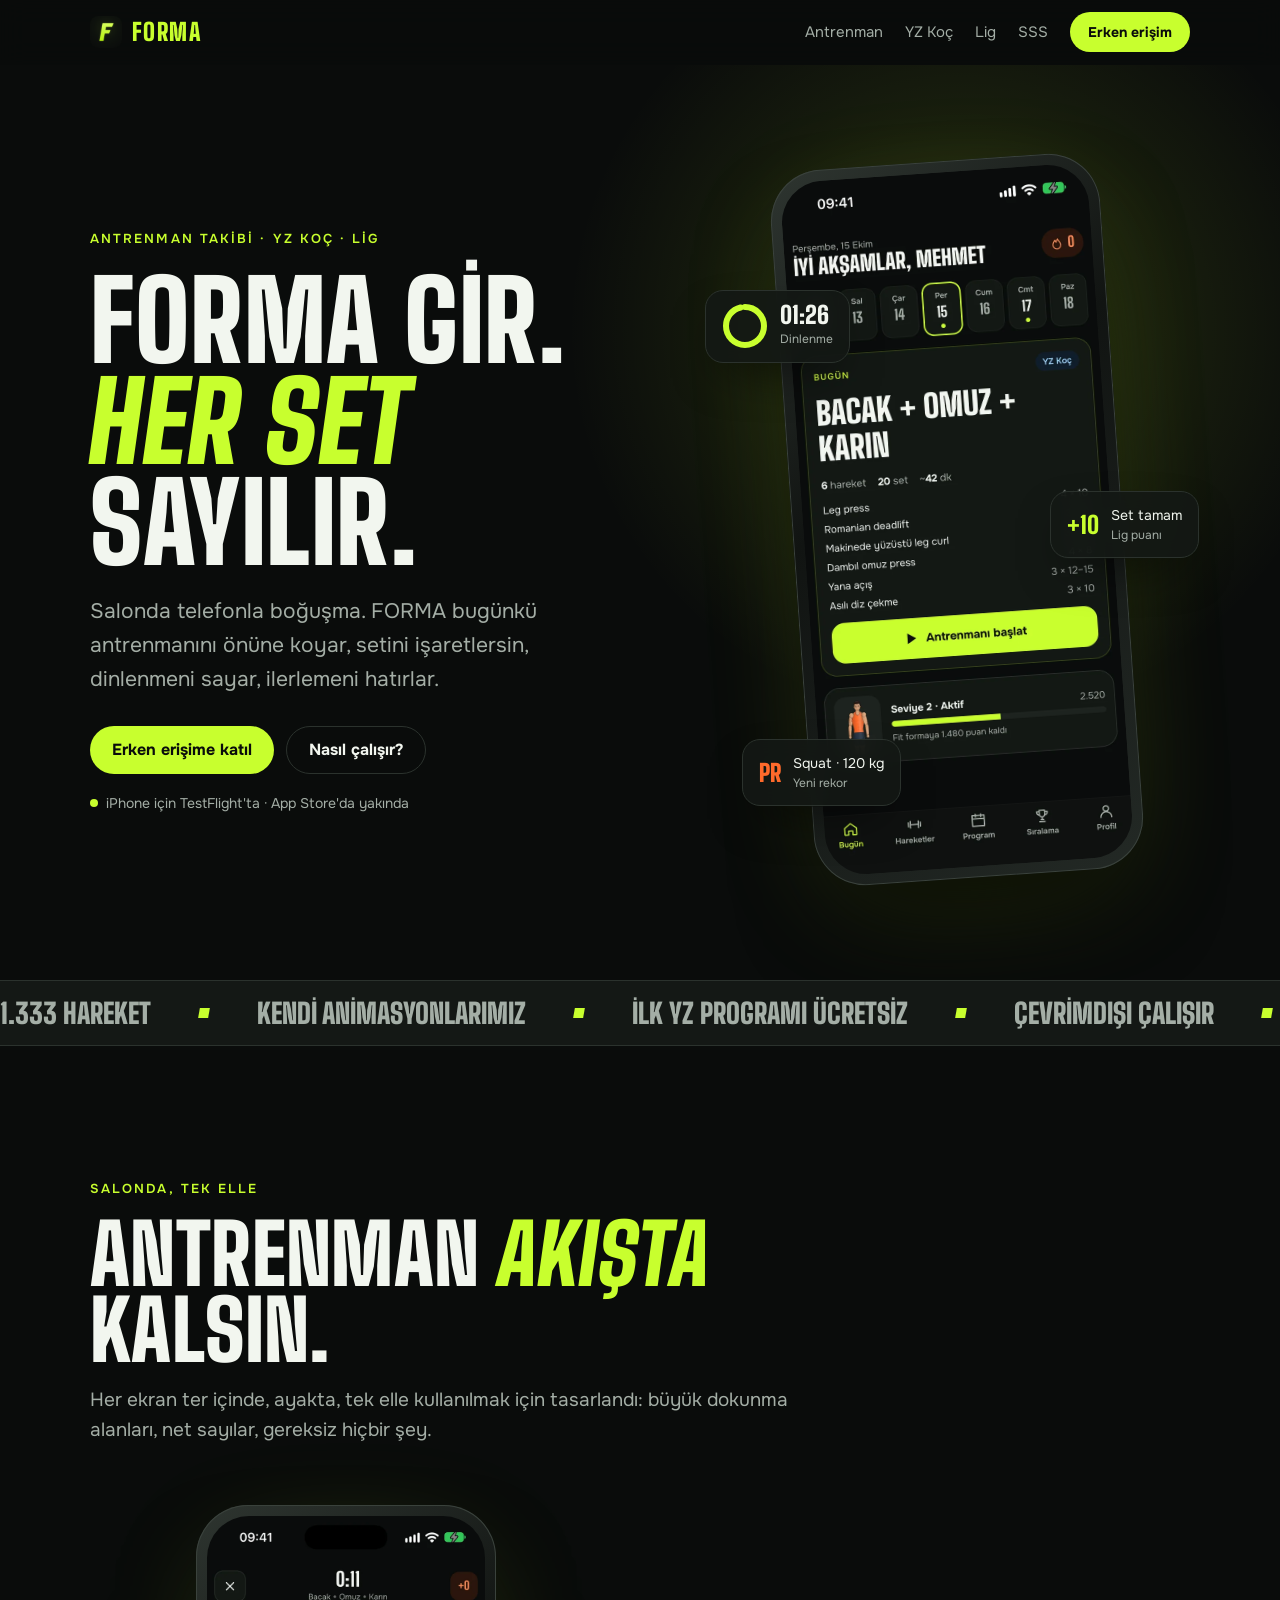
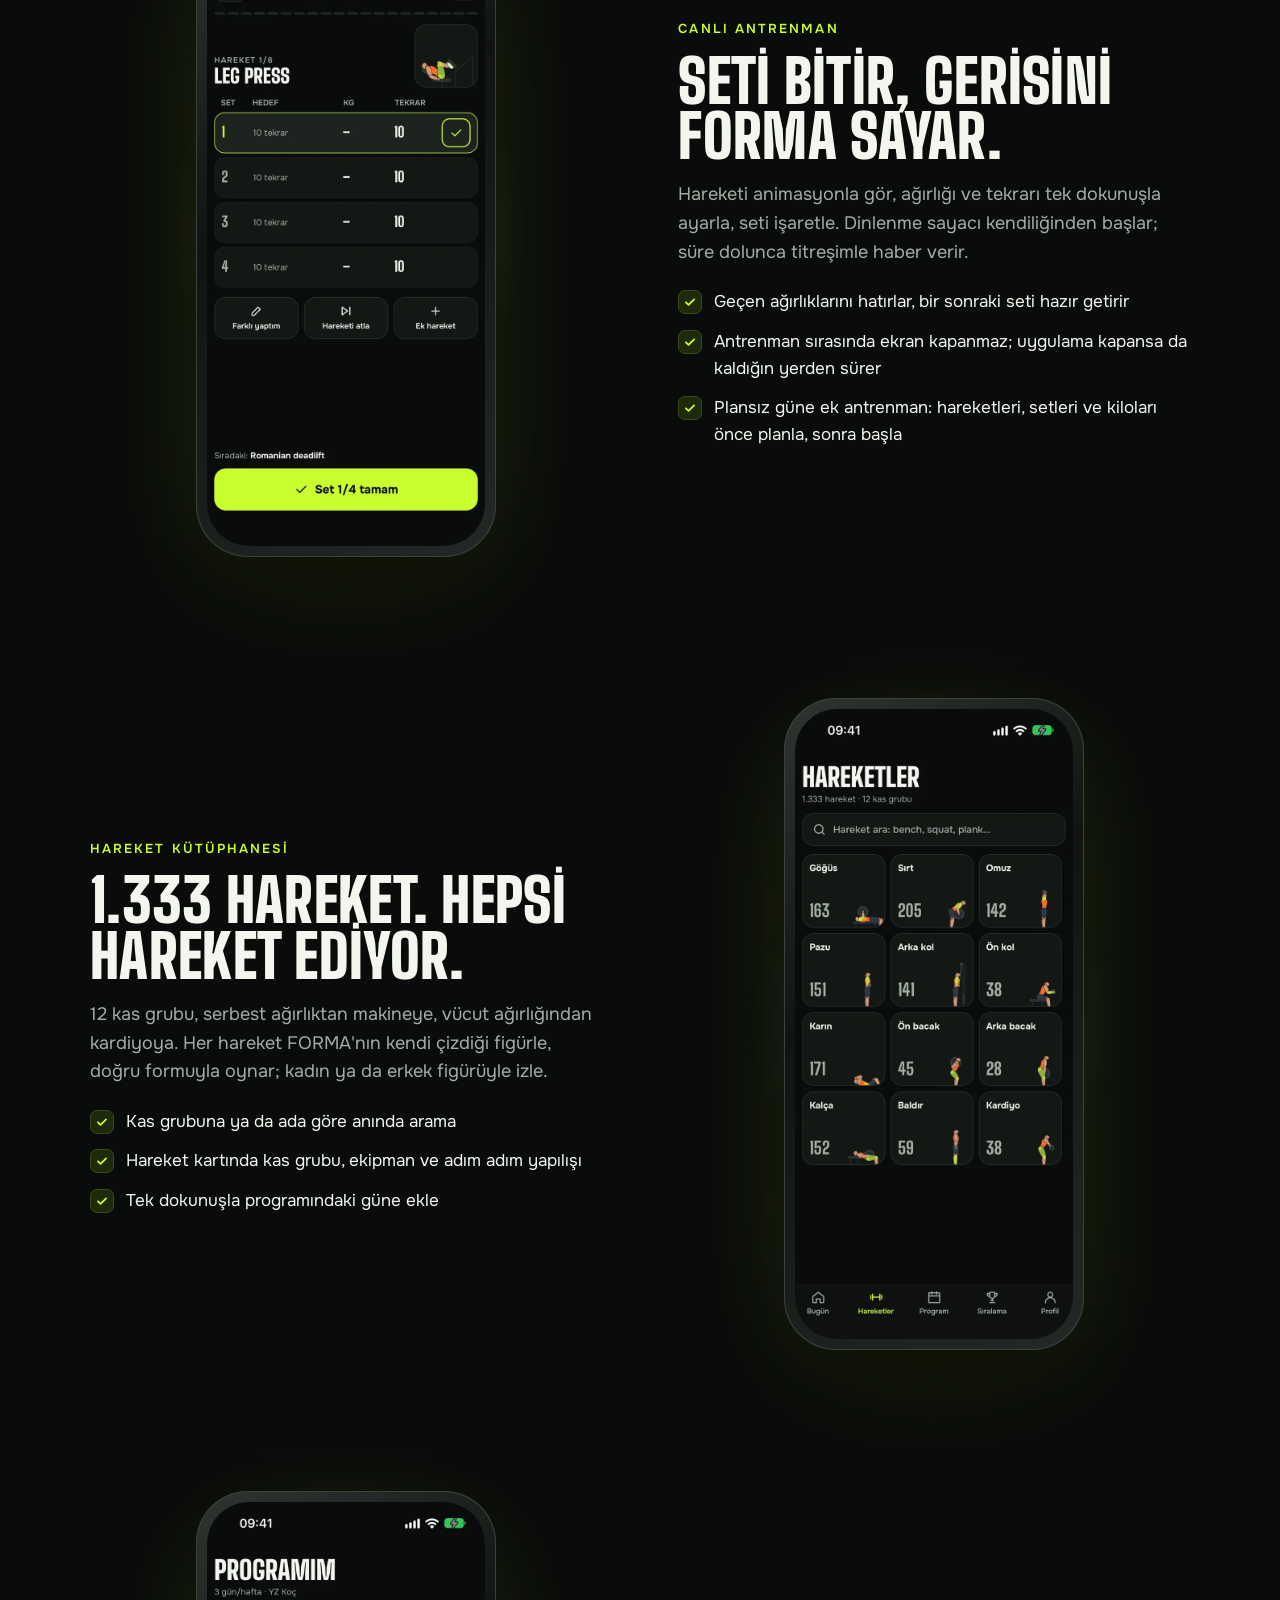
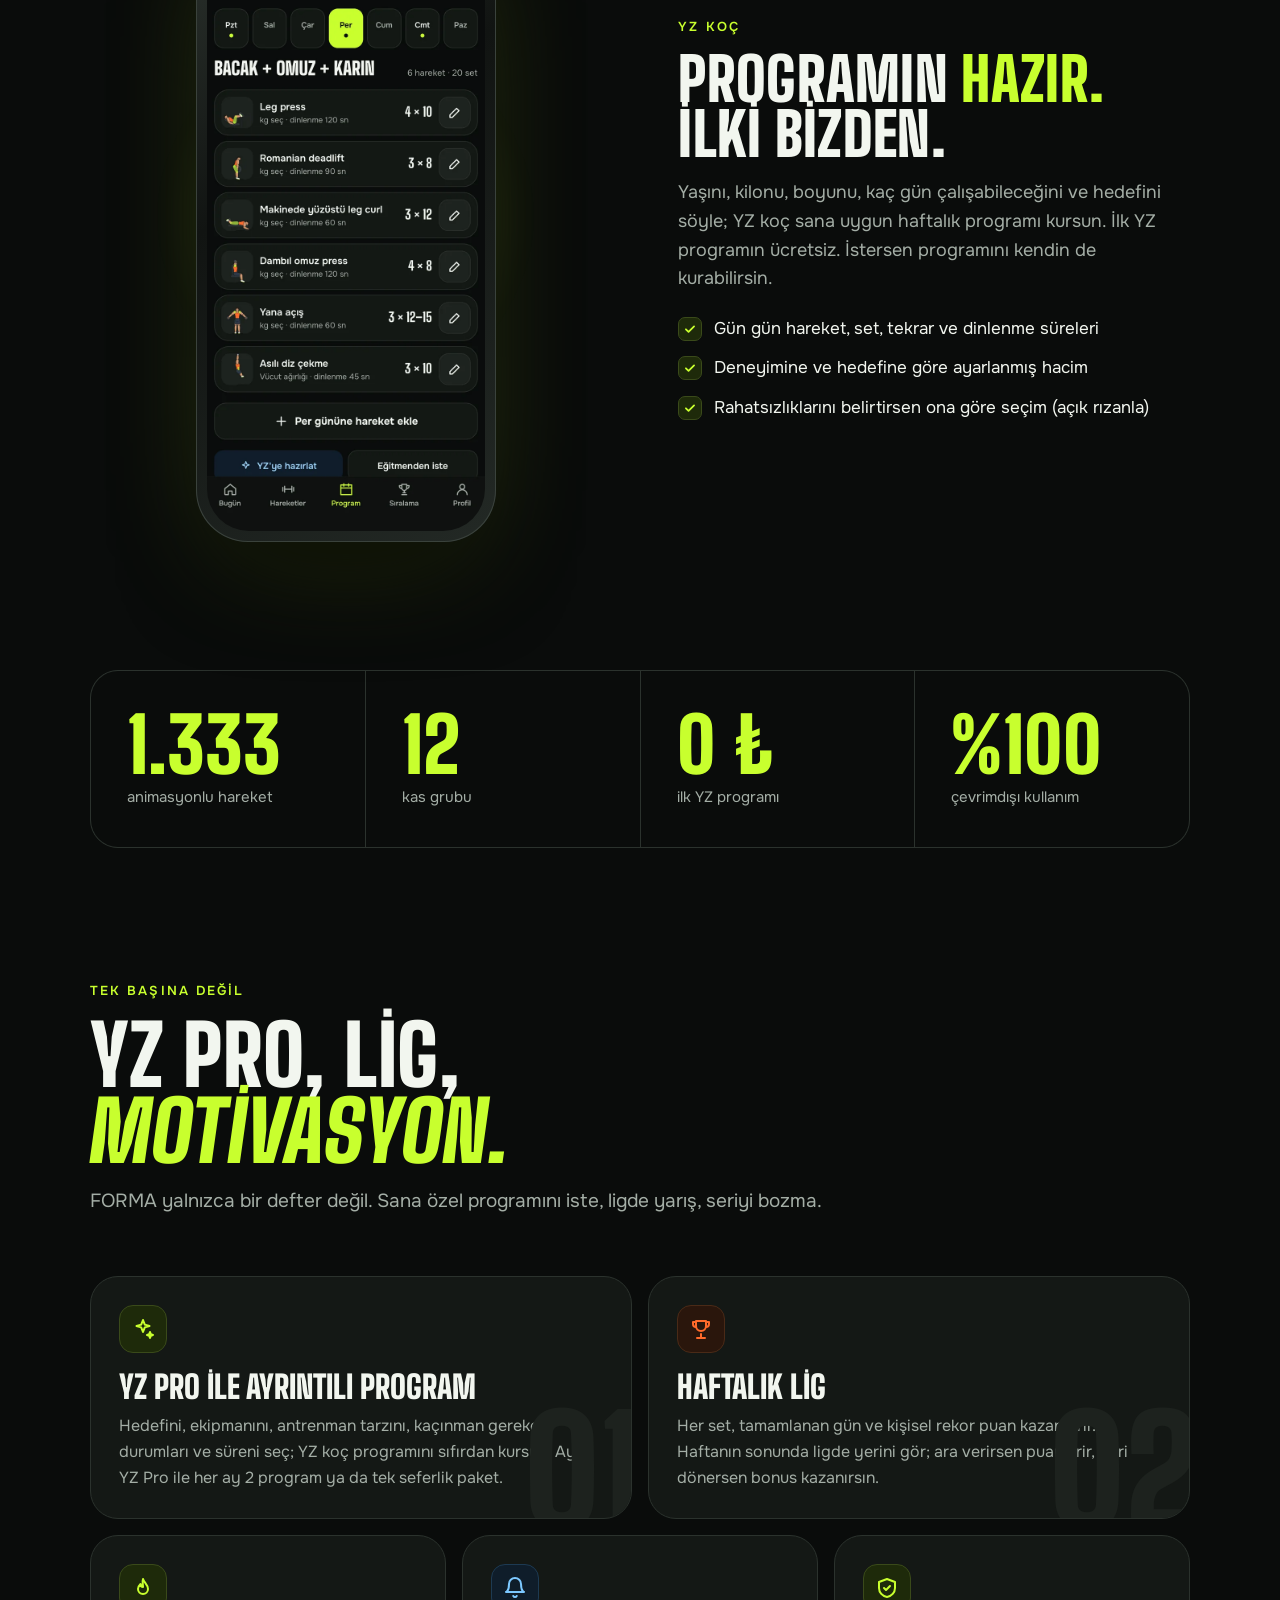
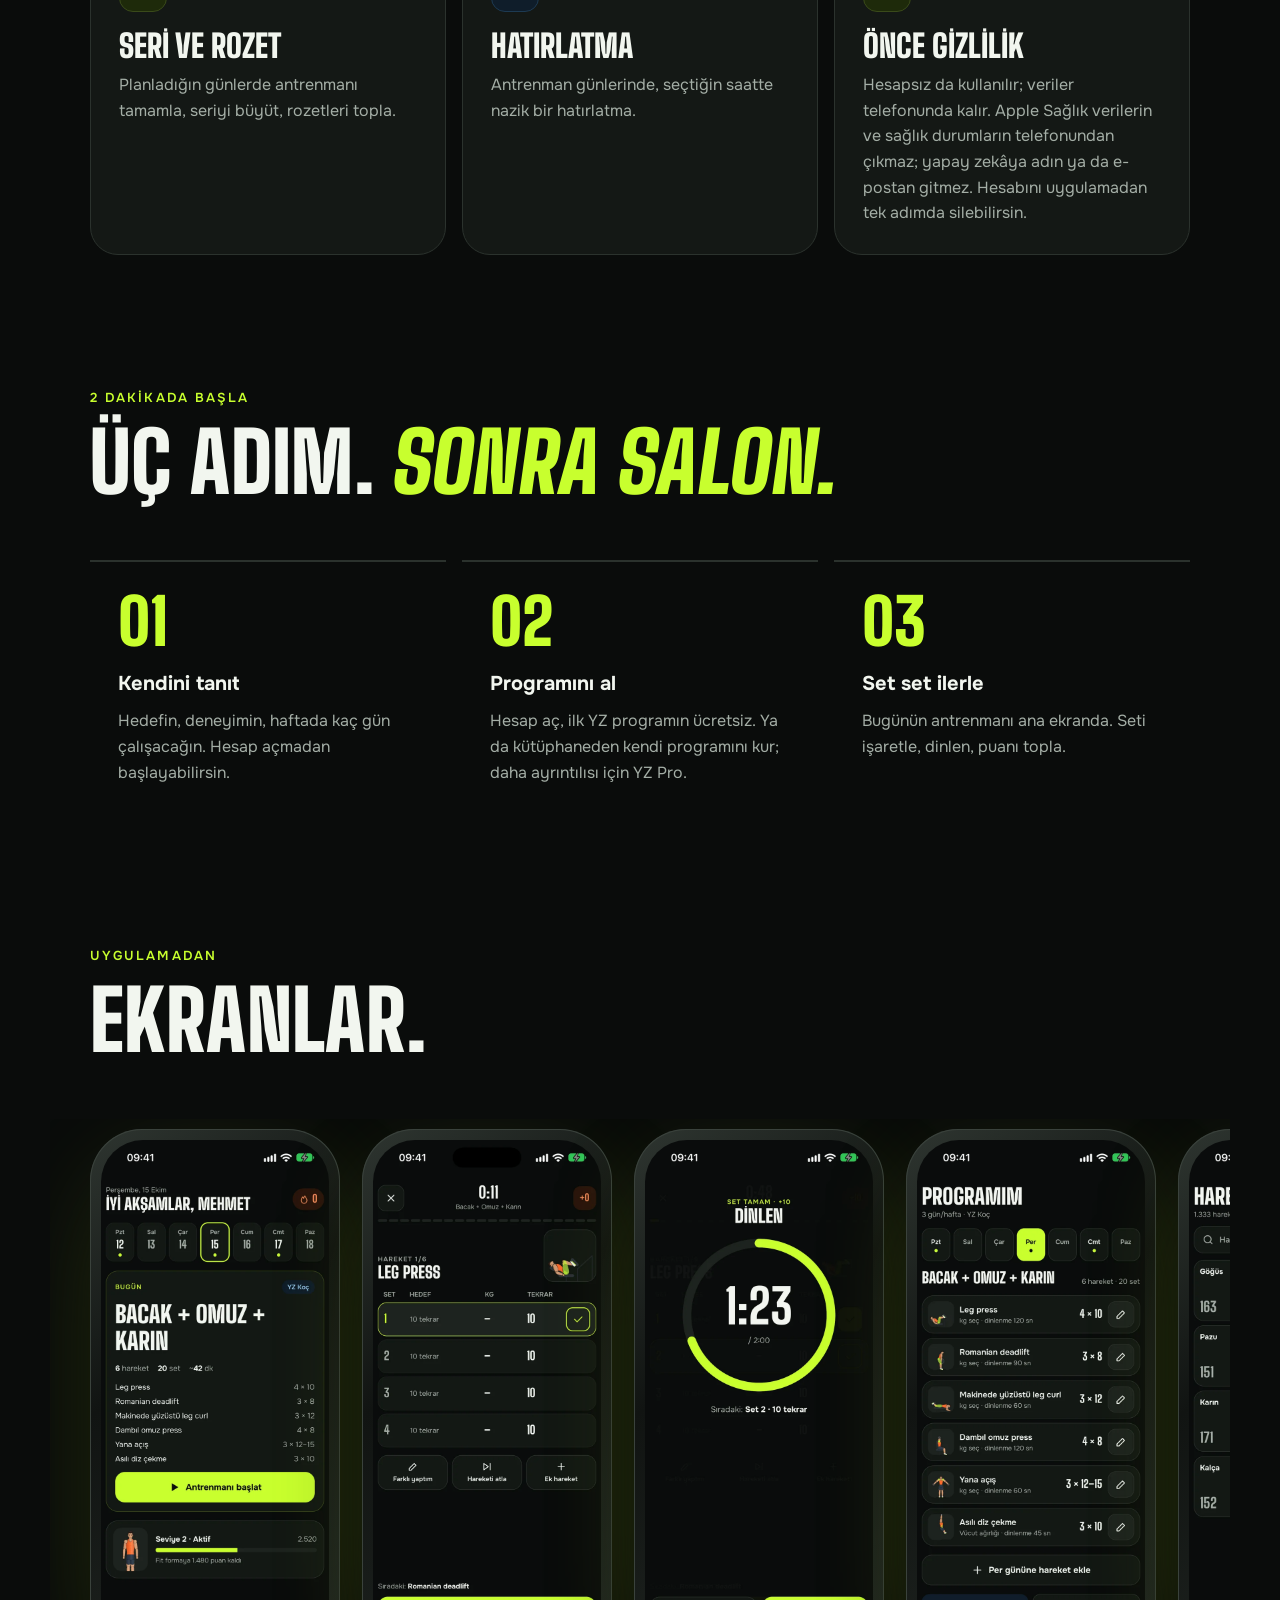
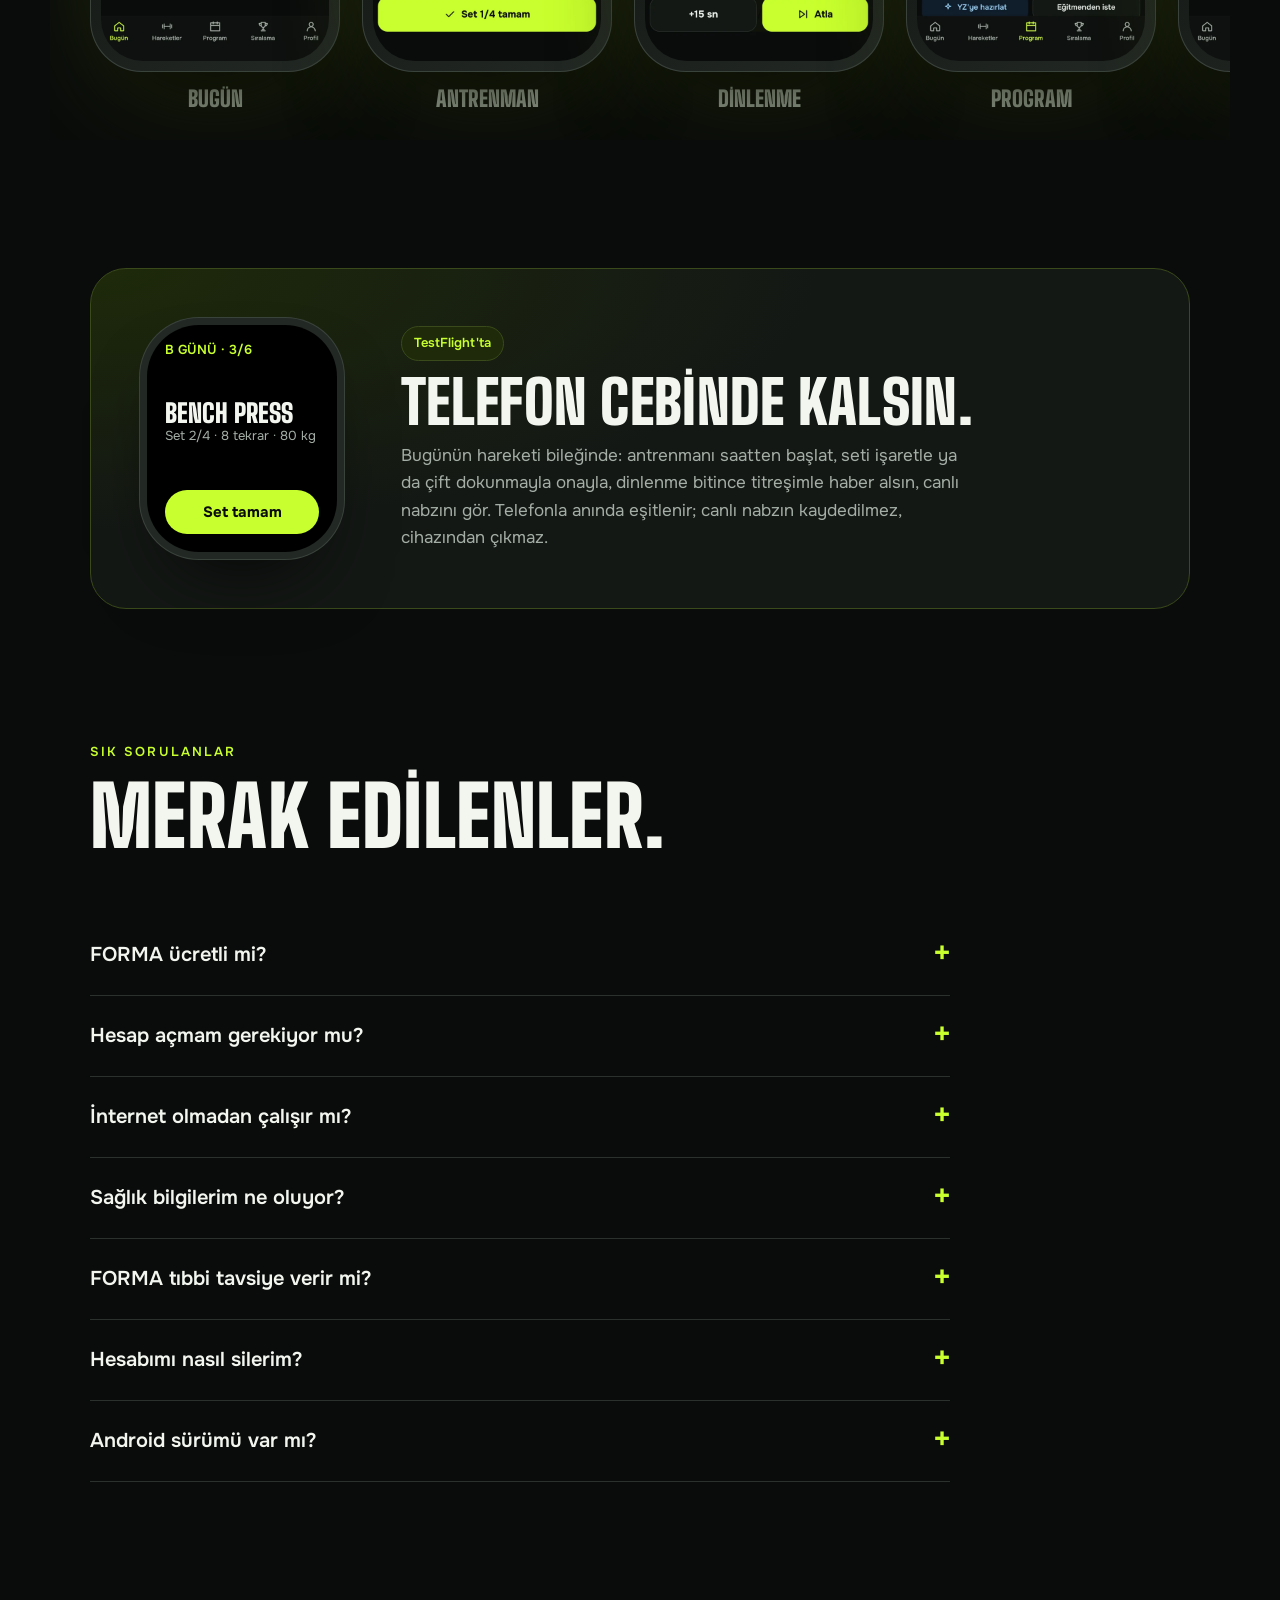
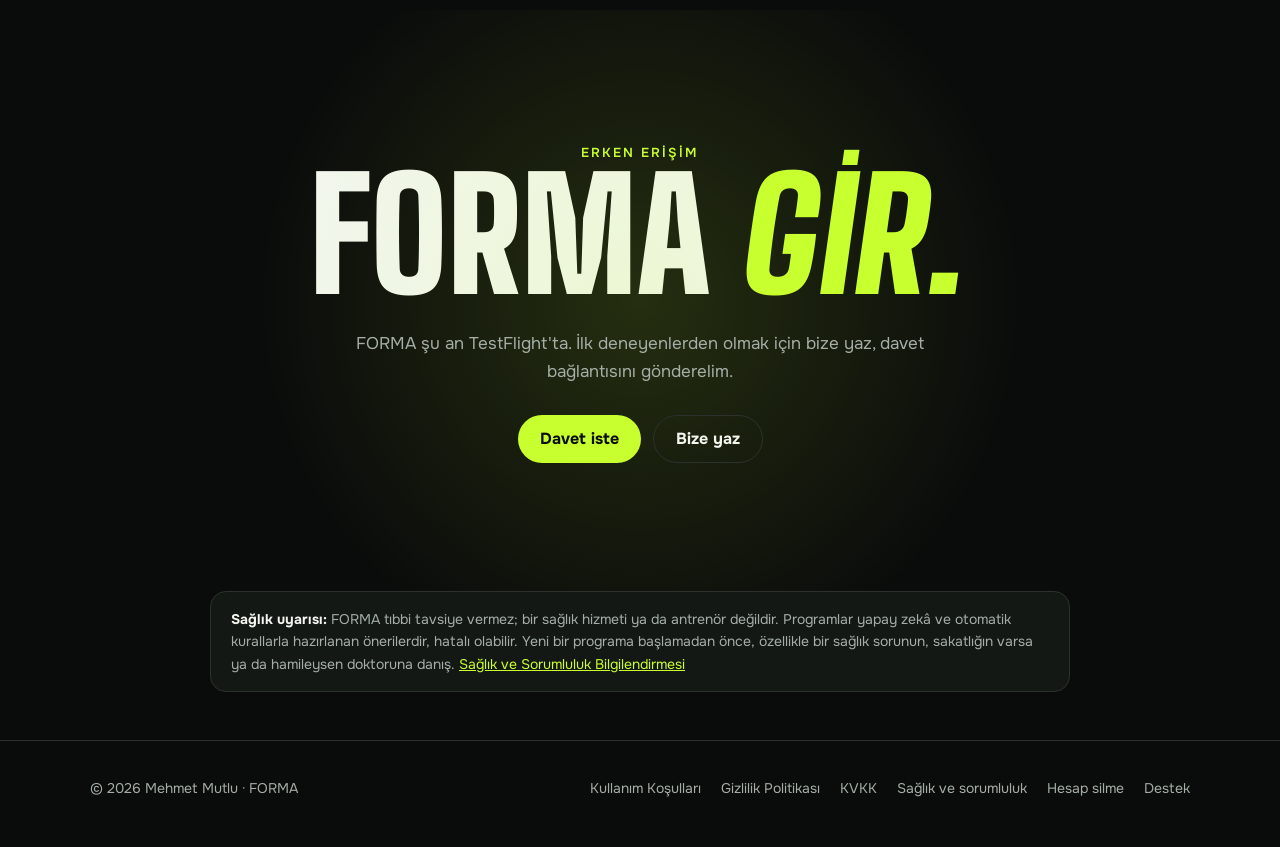
==== commit b4c8e0bb: "Site güncellemesi (987d4b2)" ====
--- a/index.html
+++ b/index.html
@@ -139,13 +139,13 @@
     <div class="section-head reveal">
       <span class="eyebrow">Tek başına değil</span>
       <h2 class="display">YZ Pro, lig, <span class="volt slant">motivasyon.</span></h2>
-      <p>FORMA yalnızca bir defter değil. Programını kendi cümlelerinle iste, ligde yarış, seriyi bozma.</p>
+      <p>FORMA yalnızca bir defter değil. Sana özel programını iste, ligde yarış, seriyi bozma.</p>
     </div>
     <div class="bento">
       <article class="card wide reveal">
         <div class="icon"><svg viewBox="0 0 24 24"><path d="M12 3l1.8 4.6L18.5 9l-4.7 1.4L12 15l-1.8-4.6L5.5 9l4.7-1.4L12 3Z"/><path d="M19 15l.8 2.2L22 18l-2.2.8L19 21l-.8-2.2L16 18l2.2-.8L19 15Z"/></svg></div>
         <h4>YZ Pro ile ayrıntılı program</h4>
-        <p>Hedefini, sevdiğin ve kaçındığın hareketleri, sakatlıklarını ve süreni kendi cümlelerinle anlat; YZ koç programını sıfırdan kursun. Aylık YZ Pro ile her ay 2 program ya da tek seferlik paket.</p>
+        <p>Hedefini, ekipmanını, antrenman tarzını, kaçınman gereken durumları ve süreni seç; YZ koç programını sıfırdan kursun. Aylık YZ Pro ile her ay 2 program ya da tek seferlik paket.</p>
         <span class="big">01</span>
       </article>
       <article class="card wide ember reveal">
@@ -167,7 +167,7 @@
       <article class="card reveal">
         <div class="icon"><svg viewBox="0 0 24 24"><path d="M12 3 4 6v6c0 4.5 3.4 8.3 8 9 4.6-.7 8-4.5 8-9V6l-8-3Z"/><path d="m9 12 2 2 4-4"/></svg></div>
         <h4>Önce gizlilik</h4>
-        <p>Hesapsız da kullanılır; veriler önce telefonunda tutulur. Hesabını uygulamadan tek adımda silebilirsin.</p>
+        <p>Hesapsız da kullanılır; veriler telefonunda kalır. Apple Sağlık verilerin ve sağlık durumların telefonundan çıkmaz; yapay zekâya adın ya da e-postan gitmez. Hesabını uygulamadan tek adımda silebilirsin.</p>
       </article>
     </div>
   </div>
@@ -235,7 +235,7 @@
       <details><summary>FORMA ücretli mi?</summary><p>Antrenman takibi, hareket kütüphanesi, kendi programını kurma ve lig ücretsizdir. Hesap açınca ilk YZ programın da ücretsiz; kendi isteklerine göre hazırlanan ayrıntılı YZ programları için uygulama içinden aylık YZ Pro aboneliği (her ay 2 program) ya da tek seferlik paket alınır. Abonelik App Store'dan istediğin zaman iptal edilebilir.</p></details>
       <details><summary>Hesap açmam gerekiyor mu?</summary><p>Hayır. Hesapsız başlayıp programını kendin kurabilirsin; veriler telefonunda kalır. YZ programı, YZ Pro, lig ve yedekleme için hesap gerekir.</p></details>
       <details><summary>İnternet olmadan çalışır mı?</summary><p>Evet. Antrenman, program ve kütüphane çevrimdışı çalışır; bağlantı geldiğinde hesabınla eşitlenir.</p></details>
-      <details><summary>Sağlık bilgilerim ne oluyor?</summary><p>Rahatsızlık bilgisi yalnızca açık rıza verirsen kaydedilir ve yalnızca programını sana uygun hâle getirmek için kullanılır. Ayrıntılar <a class="volt" href="kvkk/">KVKK Aydınlatma Metni</a>'nde.</p></details>
+      <details><summary>Sağlık bilgilerim ne oluyor?</summary><p>Rahatsızlık bilgin yalnızca açık rızanla ve yalnızca telefonunda saklanır; sunucumuzda tutulmaz. YZ Pro programında yalnızca “yüklü omurga bükülmesinden kaçın” gibi genel hareket kısıtlarına dönüştürülür, durumun adı yapay zekâya gitmez. Apple Sağlık / Health Connect verilerin yalnızca telefonunda, sana göstermek için kullanılır. Ayrıntılar <a class="volt" href="gizlilik/#apple-saglik">Gizlilik Politikası</a> ve <a class="volt" href="kvkk/">KVKK Aydınlatma Metni</a>'nde.</p></details>
       <details><summary>FORMA tıbbi tavsiye verir mi?</summary><p>Hayır. FORMA bir sağlık hizmeti değildir; programlar yapay zekâ ve otomatik kurallarla hazırlanan önerilerdir ve hatalı olabilir. Yeni bir programa başlamadan önce, özellikle bir sağlık sorunun varsa doktoruna danış. Ayrıntılar <a class="volt" href="sorumluluk/">Sağlık ve Sorumluluk Bilgilendirmesi</a>'nde.</p></details>
       <details><summary>Hesabımı nasıl silerim?</summary><p>Uygulamada Profil → Hesabımı sil adımlarıyla ya da <a class="volt" href="hesap-silme/">hesap silme sayfasından</a> anında silebilirsin.</p></details>
       <details><summary>Android sürümü var mı?</summary><p>Önce iPhone ile başlıyoruz; Android sürümü yol haritamızda.</p></details>
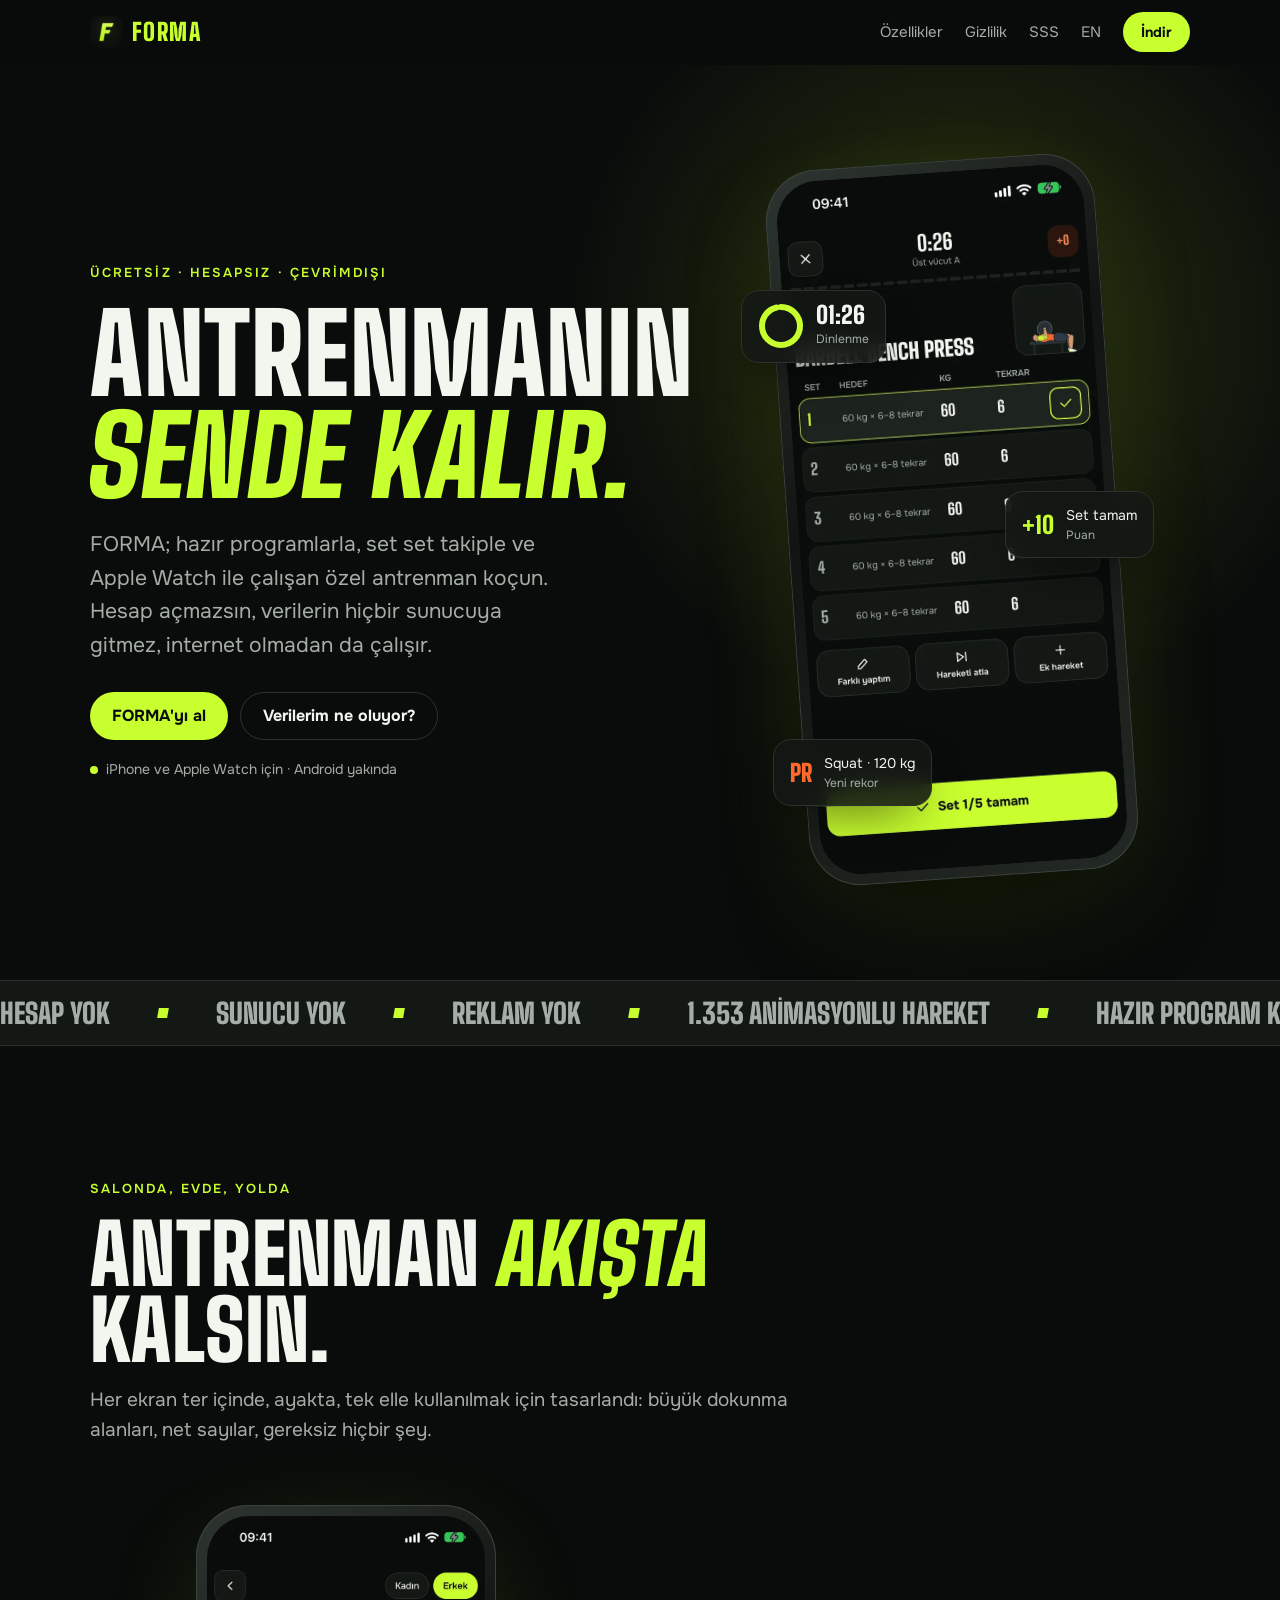
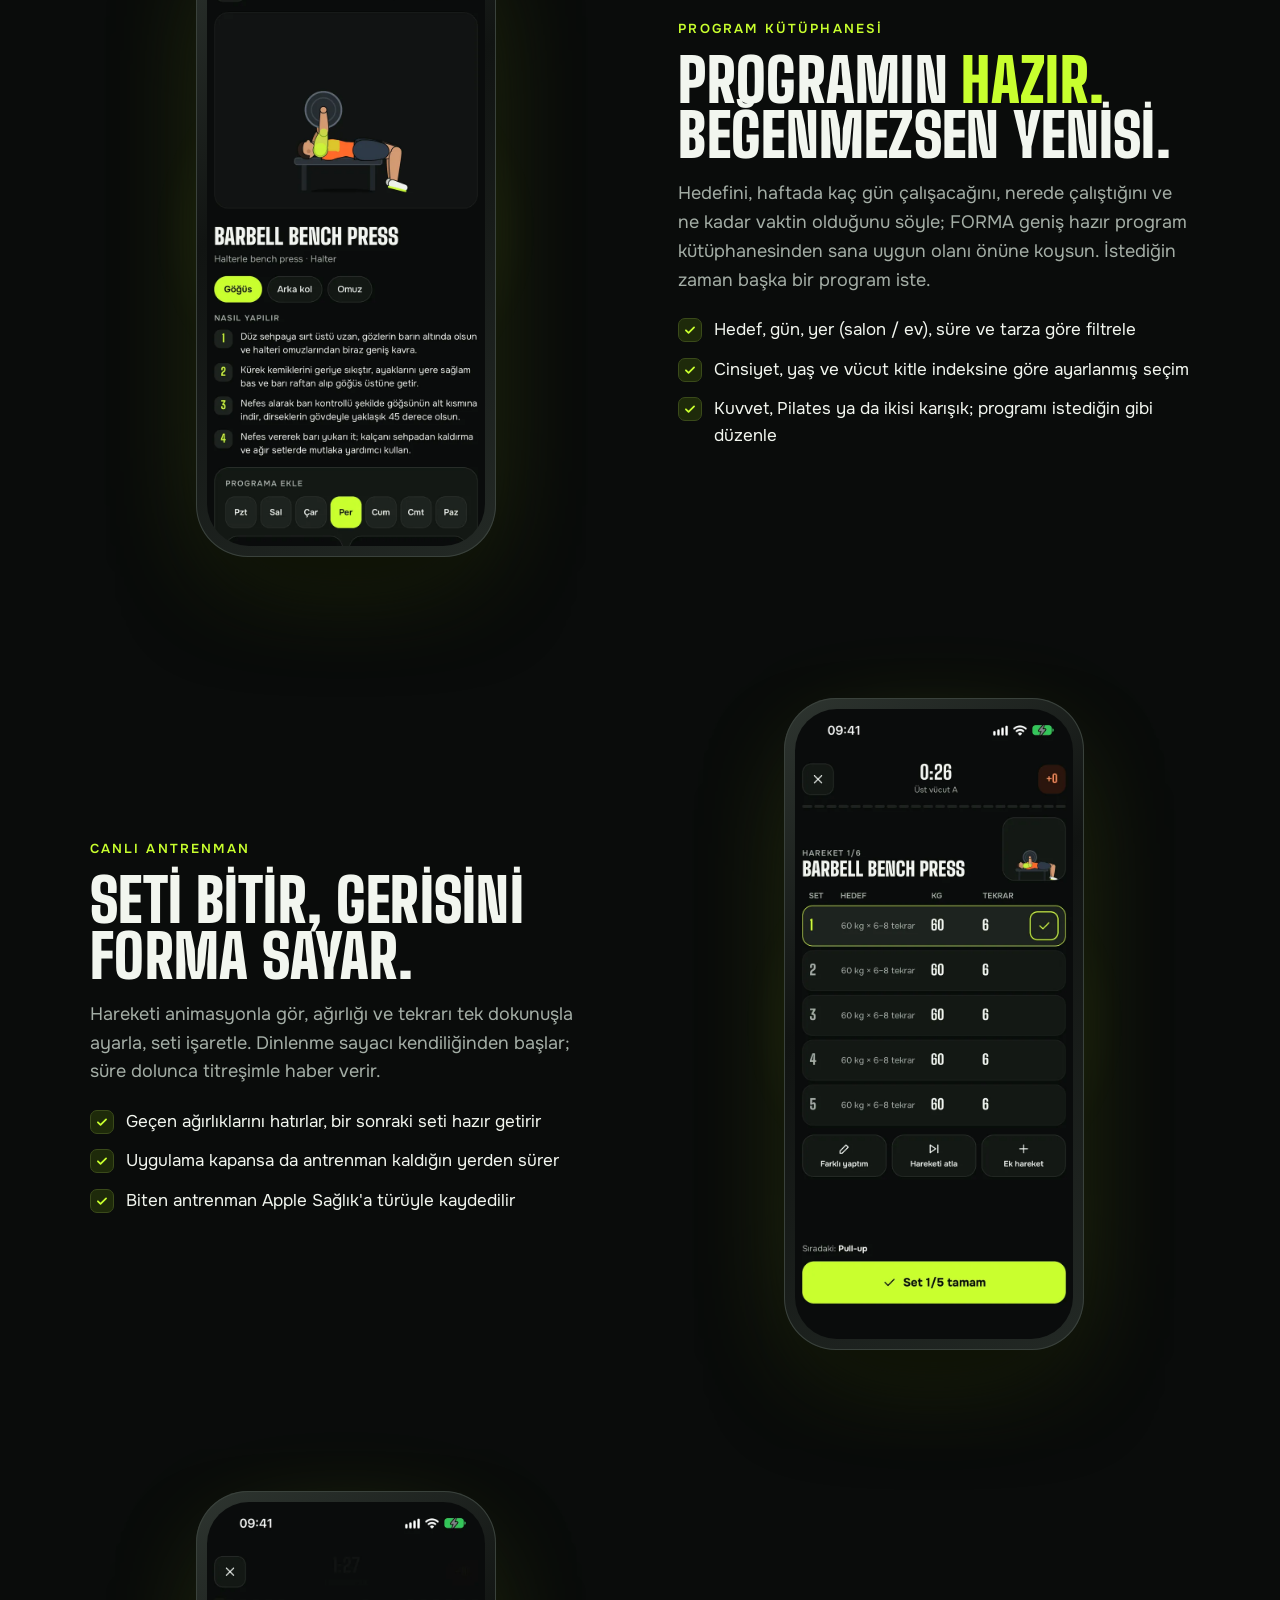
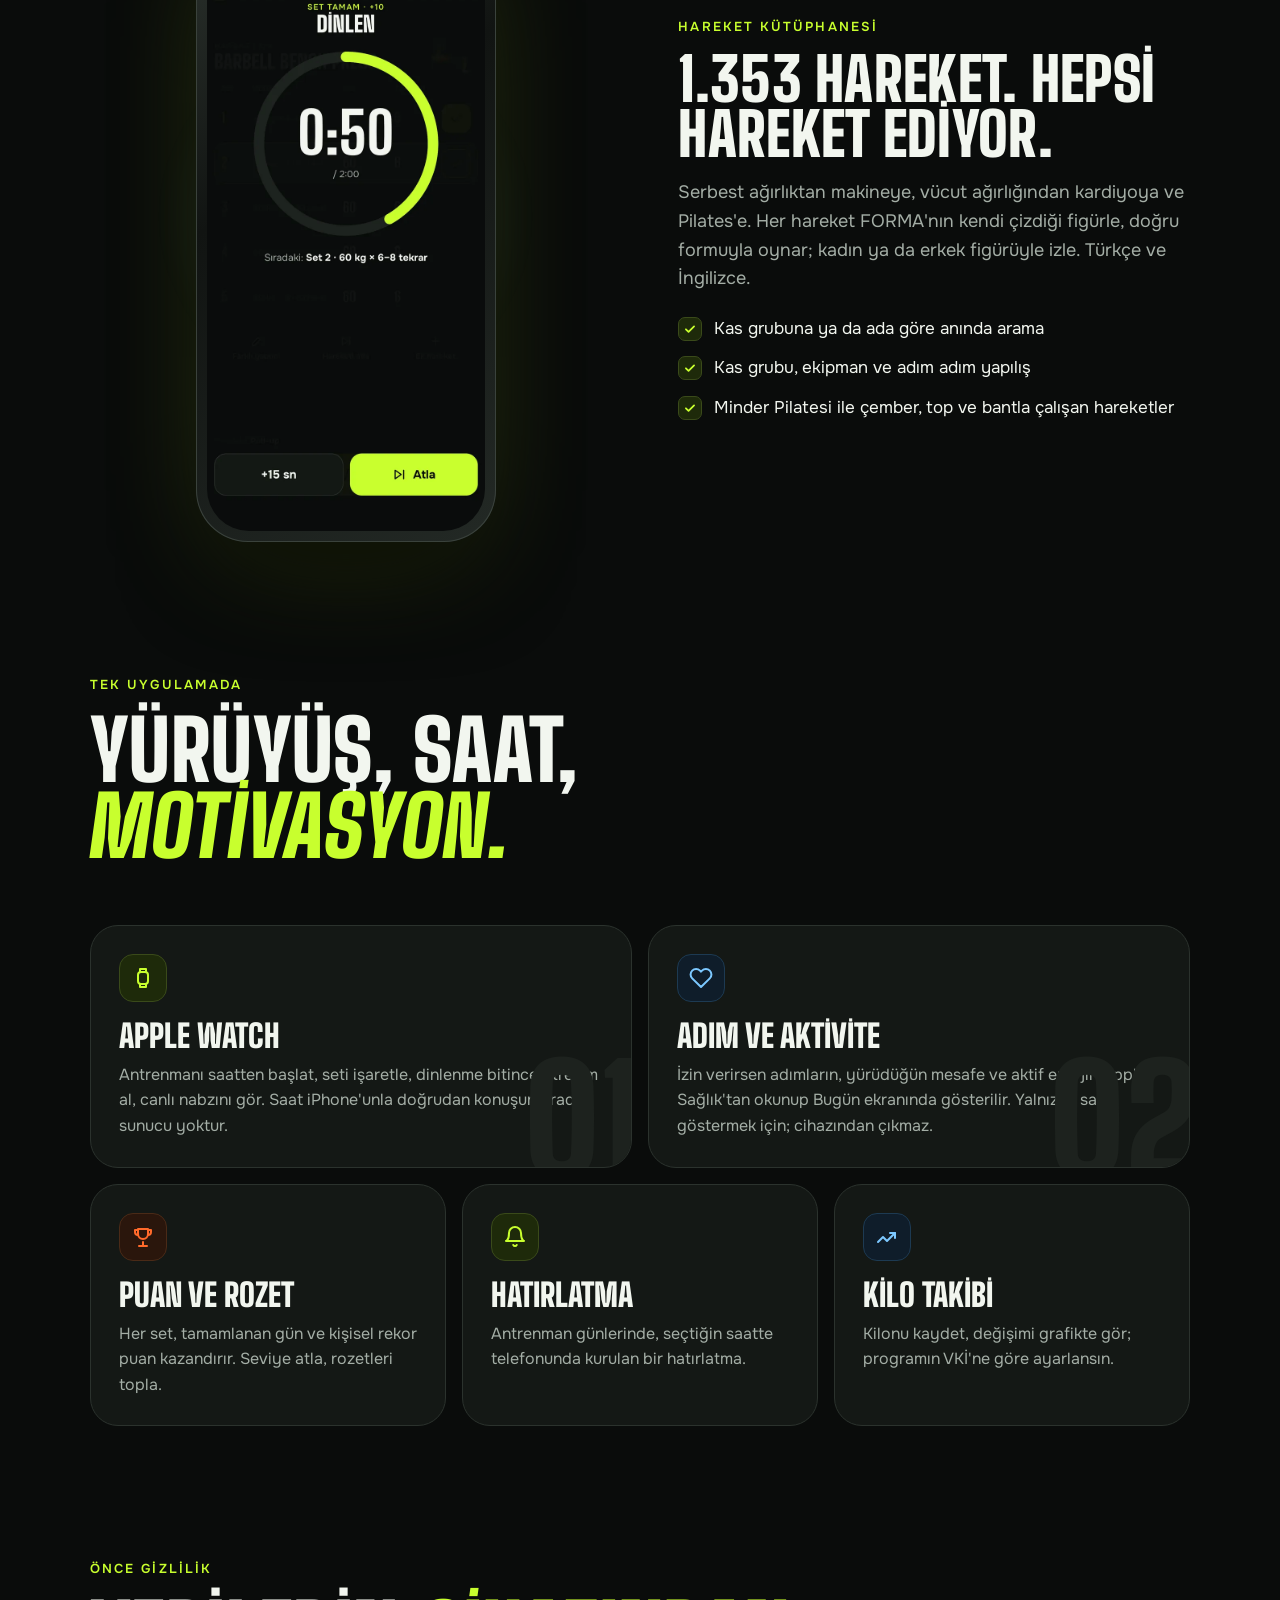
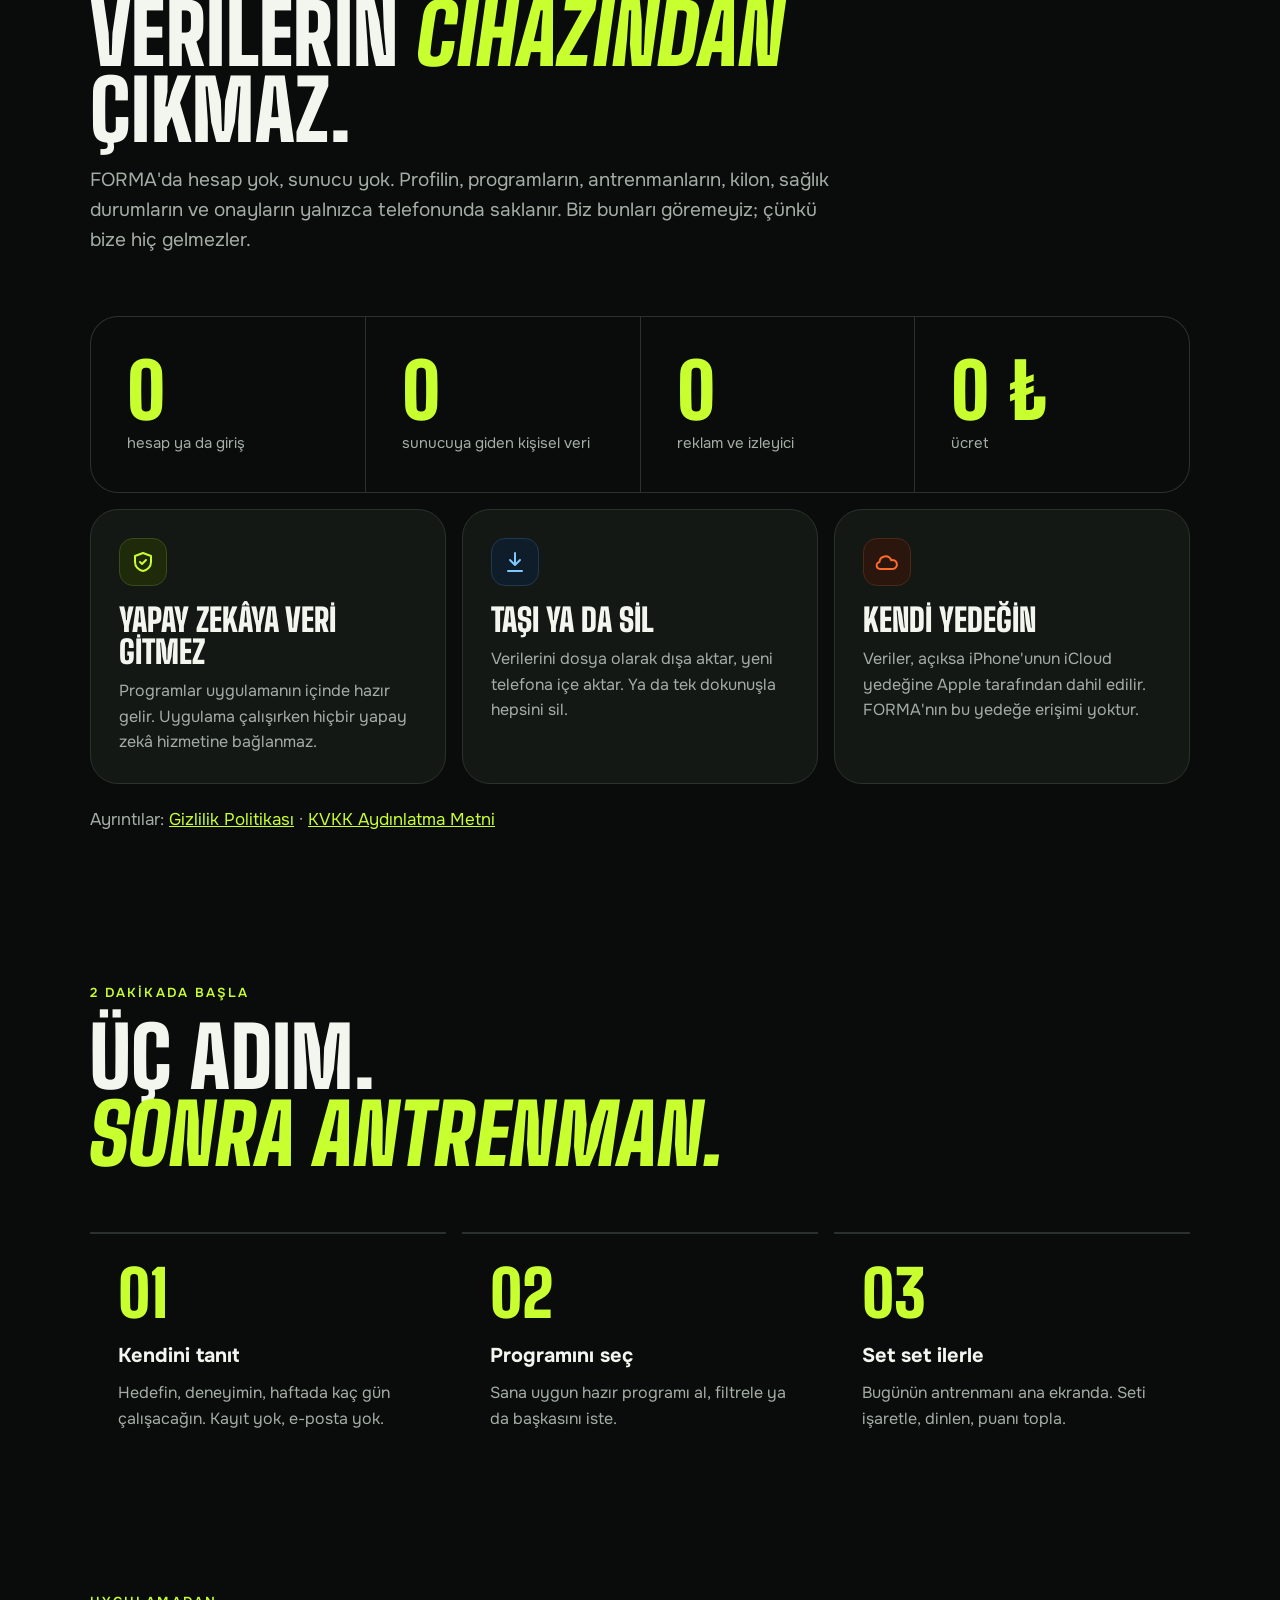
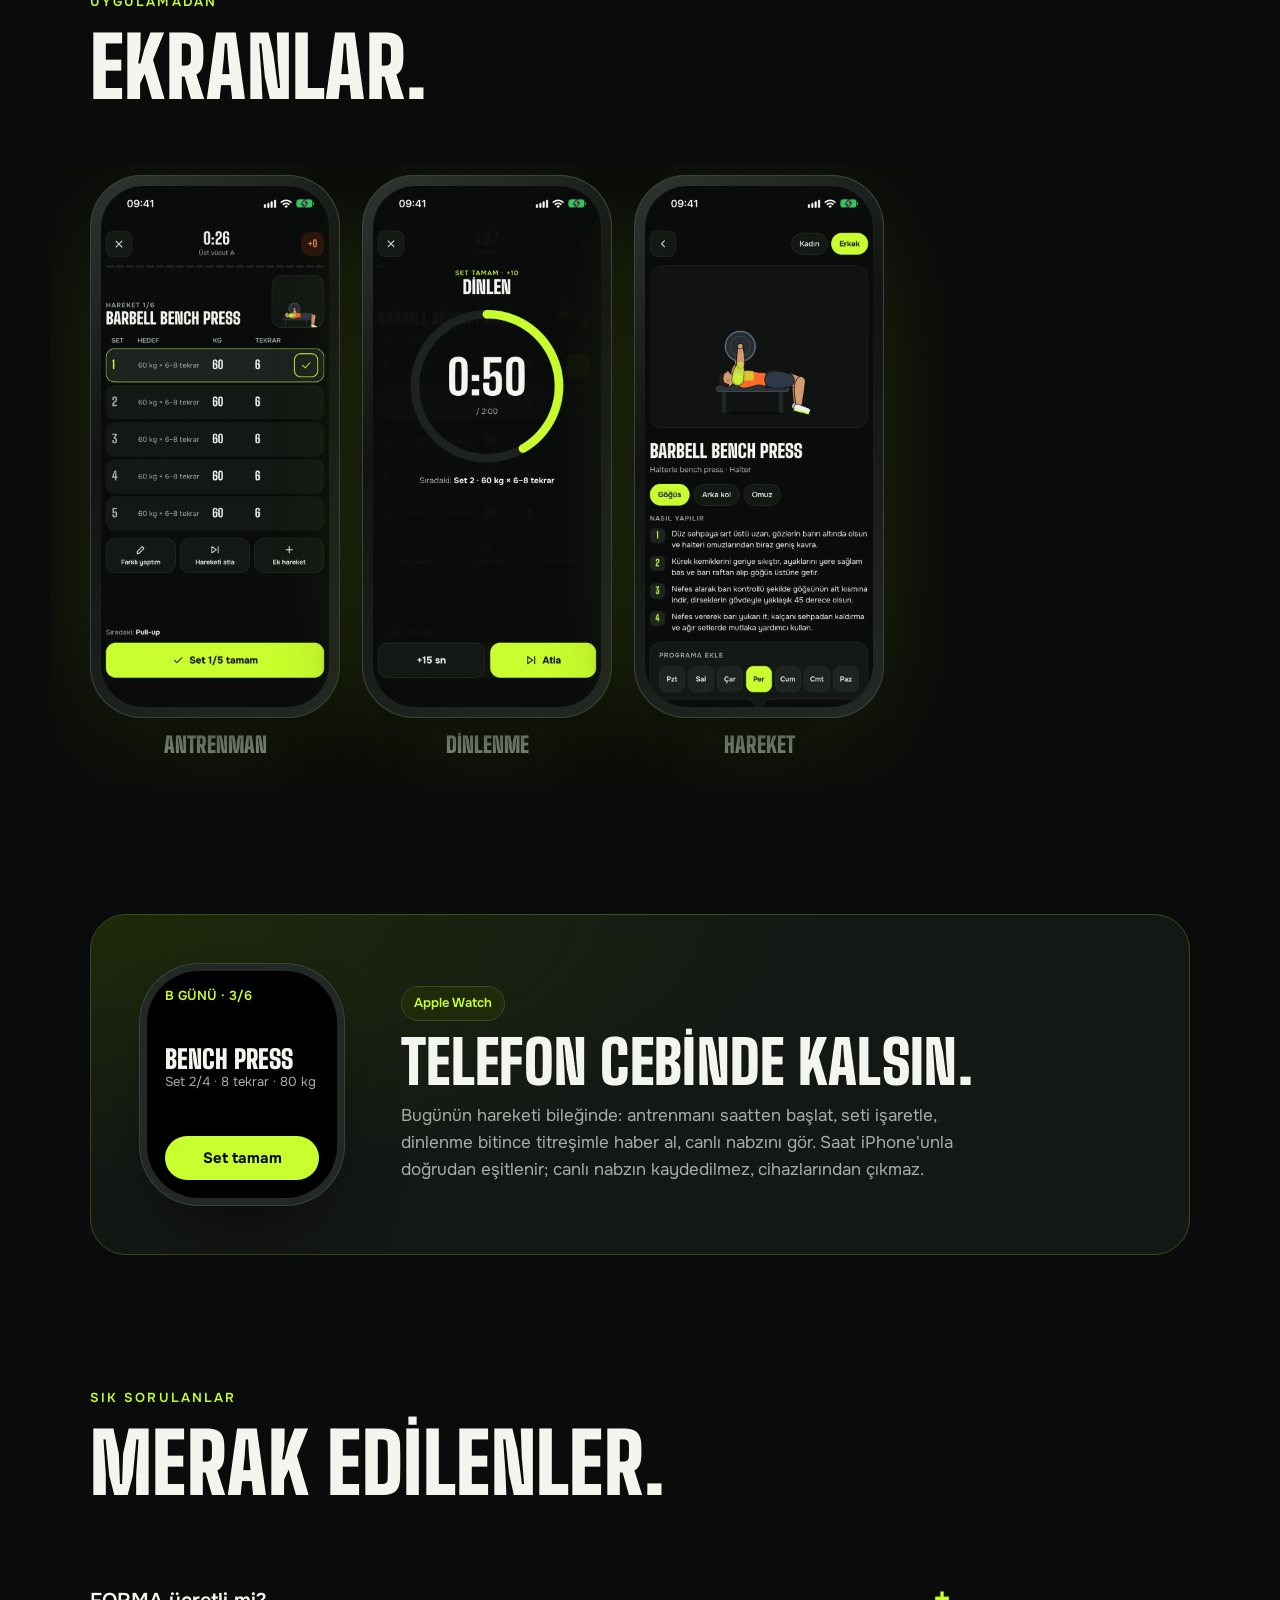
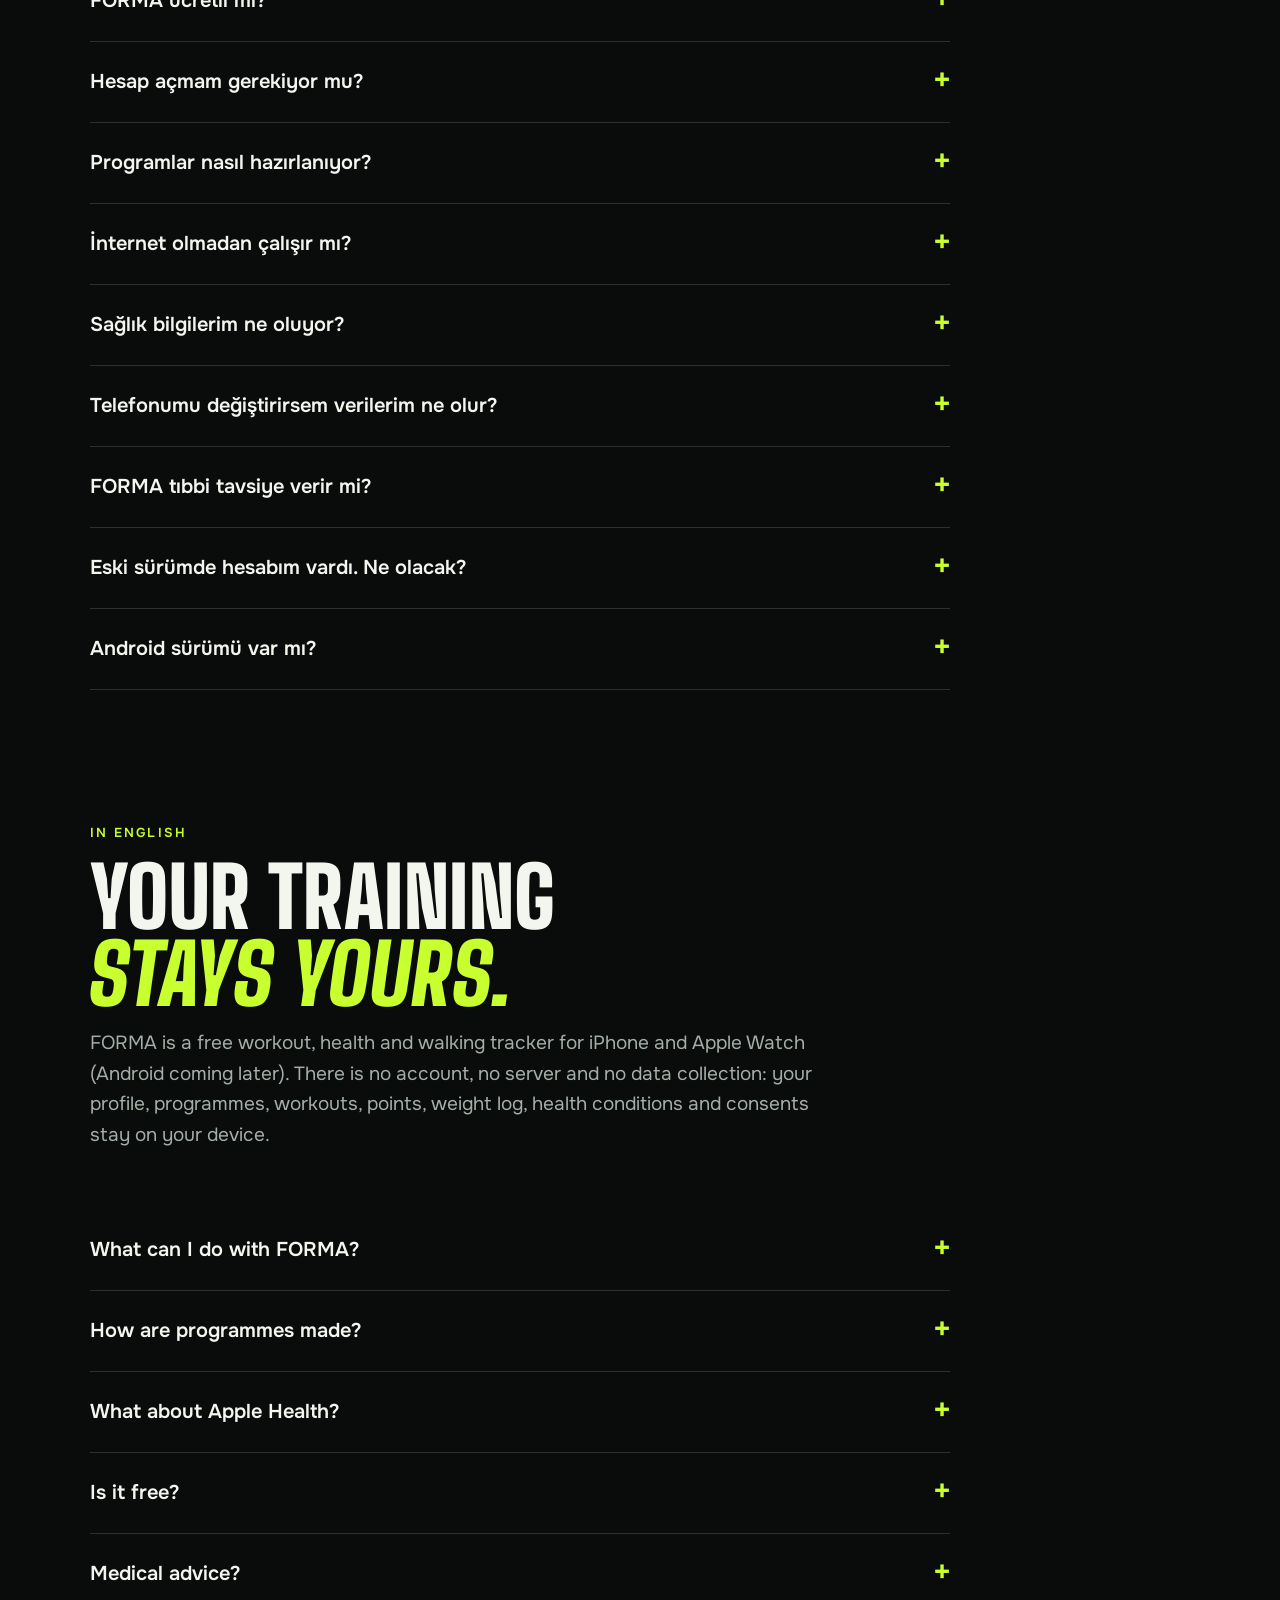
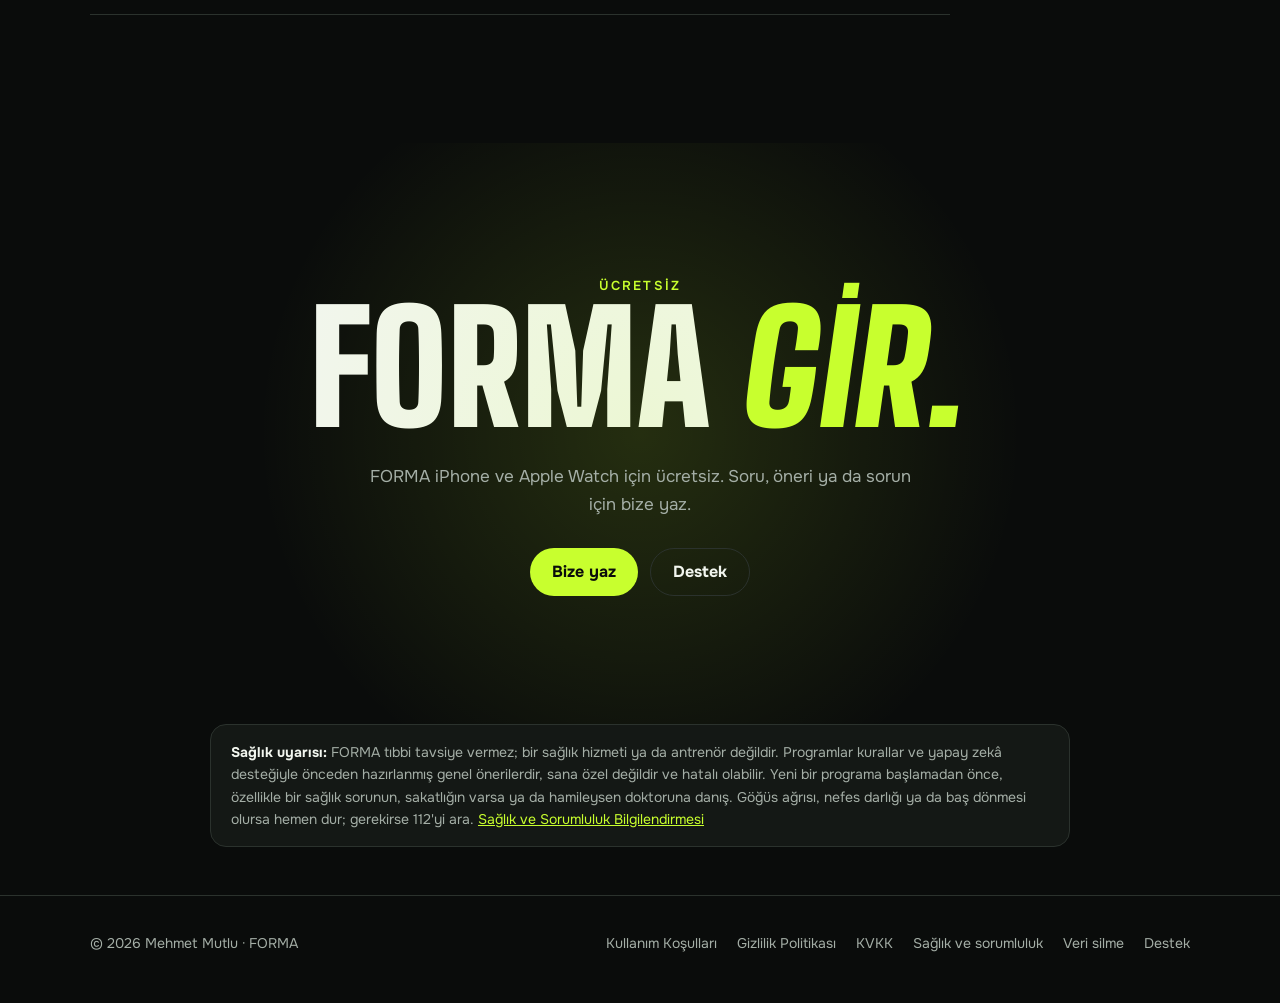
==== commit 0cf01fbc: "Site güncellemesi: apps/site-local (172bfc1)" ====
--- a/index.html
+++ b/index.html
@@ -1,16 +1,18 @@
 <!doctype html>
 <html lang="tr">
+<head>
 <script>document.documentElement.classList.add('js')</script>
-<head>
 <meta charset="utf-8">
 <meta name="viewport" content="width=device-width, initial-scale=1">
-<title>FORMA · Forma gir. Her set sayılır.</title>
-<meta name="description" content="FORMA; antrenmanını set set takip eden, 1.333 hareketi kendi animasyonlarıyla gösteren, sana özel YZ programı hazırlayan antrenman uygulaması. İlk YZ programın ücretsiz.">
+<title>FORMA · Özel, çevrimdışı, ücretsiz antrenman koçu</title>
+<meta name="description" content="FORMA; hazır program kütüphanesi, set set antrenman takibi, Apple Watch, Apple Sağlık adımları, Pilates ve 1.353 animasyonlu hareket sunan ücretsiz iPhone uygulaması. Hesap yok, sunucu yok: verilerin cihazından çıkmaz.">
 <meta name="theme-color" content="#0A0C0B">
-<meta property="og:title" content="FORMA · Forma gir. Her set sayılır.">
-<meta property="og:description" content="Set set antrenman takibi, 1.333 animasyonlu hareket ve YZ koç tek uygulamada.">
-<meta property="og:image" content="https://mhmtmutlu.github.io/forma-app/shots/og.png">
+<meta property="og:title" content="FORMA · Özel, çevrimdışı, ücretsiz antrenman koçu">
+<meta property="og:description" content="Hazır programlar, set set takip, Apple Watch ve 1.353 animasyonlu hareket. Hesap yok, sunucu yok, reklam yok.">
 <meta property="og:type" content="website">
+<meta property="og:image" content="https://mhmtmutlu.github.io/forma-app/og.png">
+<meta property="og:image:width" content="1200">
+<meta property="og:image:height" content="630">
 <meta name="twitter:card" content="summary_large_image">
 <link rel="icon" href="favicon.svg" type="image/svg+xml">
 <link rel="icon" href="favicon.png" type="image/png">
@@ -26,11 +28,11 @@
   <div class="wrap">
     <a class="brand" href="./" aria-label="FORMA ana sayfa"><img src="apple-touch-icon.png" alt=""><span>FORMA</span></a>
     <nav aria-label="Sayfa">
-      <a href="#antrenman">Antrenman</a>
-      <a href="#koc">YZ Koç</a>
-      <a href="#egitmen">Lig</a>
+      <a href="#ozellikler">Özellikler</a>
+      <a href="#gizlilik">Gizlilik</a>
       <a href="#sss">SSS</a>
-      <a class="btn btn-volt" href="#indir">Erken erişim</a>
+      <a href="#english" lang="en">EN</a>
+      <a class="btn btn-volt" href="#indir">İndir</a>
     </nav>
   </div>
 </header>
@@ -40,22 +42,22 @@
 <section class="hero">
   <div class="wrap grid">
     <div>
-      <span class="eyebrow">Antrenman takibi · YZ koç · Lig</span>
-      <h1 class="display"><span class="line">Forma gir.</span><span class="line slant volt">Her set</span><span class="line">sayılır.</span></h1>
-      <p class="lead">Salonda telefonla boğuşma. FORMA bugünkü antrenmanını önüne koyar, setini işaretlersin, dinlenmeni sayar, ilerlemeni hatırlar.</p>
+      <span class="eyebrow">Ücretsiz · Hesapsız · Çevrimdışı</span>
+      <h1 class="display"><span class="line">Antrenmanın</span><span class="line slant volt">sende kalır.</span></h1>
+      <p class="lead">FORMA; hazır programlarla, set set takiple ve Apple Watch ile çalışan özel antrenman koçun. Hesap açmazsın, verilerin hiçbir sunucuya gitmez, internet olmadan da çalışır.</p>
       <div class="cta">
-        <a class="btn btn-volt" href="#indir">Erken erişime katıl</a>
-        <a class="btn btn-ghost" href="#antrenman">Nasıl çalışır?</a>
-      </div>
-      <div class="store-note"><span class="dot"></span>iPhone için TestFlight'ta · App Store'da yakında</div>
+        <a class="btn btn-volt" href="#indir">FORMA'yı al</a>
+        <a class="btn btn-ghost" href="#gizlilik">Verilerim ne oluyor?</a>
+      </div>
+      <div class="store-note"><span class="dot"></span>iPhone ve Apple Watch için · Android yakında</div>
     </div>
     <div class="stage" aria-hidden="true">
-      <div class="phone"><img src="shots/bugun.webp" alt="" width="1320" height="2868" fetchpriority="high"></div>
+      <div class="phone"><img src="shots/antrenman.webp" alt="" width="1320" height="2868" fetchpriority="high"></div>
       <div class="chip rest">
         <svg class="ring" viewBox="0 0 46 46"><circle class="bg" cx="23" cy="23" r="19"/><circle class="fg" id="ring" cx="23" cy="23" r="19" stroke-dasharray="119.4" stroke-dashoffset="0"/></svg>
         <div><b id="rest">01:30</b><small>Dinlenme</small></div>
       </div>
-      <div class="chip points"><b class="volt">+10</b><div>Set tamam<small>Lig puanı</small></div></div>
+      <div class="chip points"><b class="volt">+10</b><div>Set tamam<small>Puan</small></div></div>
       <div class="chip pr"><b style="color:var(--ember)">PR</b><div>Squat · 120 kg<small>Yeni rekor</small></div></div>
     </div>
   </div>
@@ -63,113 +65,135 @@
 
 <div class="marquee" aria-hidden="true">
   <div class="track">
-    <span>1.333 hareket</span><span>Kendi animasyonlarımız</span><span>İlk YZ programı ücretsiz</span><span>Çevrimdışı çalışır</span><span>YZ Pro ile ayrıntılı program</span><span>Haftalık lig</span>
-    <span>1.333 hareket</span><span>Kendi animasyonlarımız</span><span>İlk YZ programı ücretsiz</span><span>Çevrimdışı çalışır</span><span>YZ Pro ile ayrıntılı program</span><span>Haftalık lig</span>
+    <span>Hesap yok</span><span>Sunucu yok</span><span>Reklam yok</span><span>1.353 animasyonlu hareket</span><span>Hazır program kütüphanesi</span><span>Apple Watch</span><span>Pilates</span>
+    <span>Hesap yok</span><span>Sunucu yok</span><span>Reklam yok</span><span>1.353 animasyonlu hareket</span><span>Hazır program kütüphanesi</span><span>Apple Watch</span><span>Pilates</span>
   </div>
 </div>
 
 <!-- ============ özellikler -->
-<section id="antrenman">
-  <div class="wrap">
-    <div class="section-head reveal">
-      <span class="eyebrow">Salonda, tek elle</span>
+<section id="ozellikler">
+  <div class="wrap">
+    <div class="section-head reveal">
+      <span class="eyebrow">Salonda, evde, yolda</span>
       <h2 class="display">Antrenman <span class="volt slant">akışta</span> kalsın.</h2>
       <p>Her ekran ter içinde, ayakta, tek elle kullanılmak için tasarlandı: büyük dokunma alanları, net sayılar, gereksiz hiçbir şey.</p>
     </div>
 
-    <div class="feature reveal">
-      <div class="shot"><div class="phone"><img src="shots/antrenman.webp" alt="FORMA antrenman ekranı: hareket animasyonu, set ve tekrar bilgisi" width="1320" height="2868" loading="lazy"></div></div>
+    <div class="feature reveal" id="programlar" style="--glow: rgba(200, 255, 46, .2)">
+      <div class="shot"><div class="phone"><img src="shots/hareket.webp" alt="FORMA hareket ekranı: animasyonlu figür ve adım adım yapılış" width="1320" height="2868" loading="lazy"></div></div>
+      <div>
+        <span class="eyebrow">Program kütüphanesi</span>
+        <h3 class="display">Programın <span class="volt">hazır.</span> Beğenmezsen yenisi.</h3>
+        <p>Hedefini, haftada kaç gün çalışacağını, nerede çalıştığını ve ne kadar vaktin olduğunu söyle; FORMA geniş hazır program kütüphanesinden sana uygun olanı önüne koysun. İstediğin zaman başka bir program iste.</p>
+        <ul class="ticks">
+          <li>Hedef, gün, yer (salon / ev), süre ve tarza göre filtrele</li>
+          <li>Cinsiyet, yaş ve vücut kitle indeksine göre ayarlanmış seçim</li>
+          <li>Kuvvet, Pilates ya da ikisi karışık; programı istediğin gibi düzenle</li>
+        </ul>
+      </div>
+    </div>
+
+    <div class="feature flip reveal" id="antrenman">
+      <div class="shot"><div class="phone"><img src="shots/antrenman.webp" alt="FORMA antrenman ekranı: set, tekrar ve kilo takibi" width="1320" height="2868" loading="lazy"></div></div>
       <div>
         <span class="eyebrow">Canlı antrenman</span>
         <h3 class="display">Seti bitir, gerisini FORMA sayar.</h3>
         <p>Hareketi animasyonla gör, ağırlığı ve tekrarı tek dokunuşla ayarla, seti işaretle. Dinlenme sayacı kendiliğinden başlar; süre dolunca titreşimle haber verir.</p>
         <ul class="ticks">
           <li>Geçen ağırlıklarını hatırlar, bir sonraki seti hazır getirir</li>
-          <li>Antrenman sırasında ekran kapanmaz; uygulama kapansa da kaldığın yerden sürer</li>
-          <li>Plansız güne ek antrenman: hareketleri, setleri ve kiloları önce planla, sonra başla</li>
+          <li>Uygulama kapansa da antrenman kaldığın yerden sürer</li>
+          <li>Biten antrenman Apple Sağlık'a türüyle kaydedilir</li>
         </ul>
       </div>
     </div>
 
-    <div class="feature flip reveal" style="--glow: rgba(124, 200, 255, .16)">
-      <div class="shot"><div class="phone"><img src="shots/kutuphane.webp" alt="FORMA hareket kütüphanesi: kas gruplarına göre 1.333 hareket" width="1320" height="2868" loading="lazy"></div></div>
+    <div class="feature reveal" style="--glow: rgba(124, 200, 255, .16)">
+      <div class="shot"><div class="phone"><img src="shots/dinlenme.webp" alt="FORMA dinlenme sayacı" width="1320" height="2868" loading="lazy"></div></div>
       <div>
         <span class="eyebrow">Hareket kütüphanesi</span>
-        <h3 class="display">1.333 hareket. Hepsi hareket ediyor.</h3>
-        <p>12 kas grubu, serbest ağırlıktan makineye, vücut ağırlığından kardiyoya. Her hareket FORMA'nın kendi çizdiği figürle, doğru formuyla oynar; kadın ya da erkek figürüyle izle.</p>
+        <h3 class="display">1.353 hareket. Hepsi hareket ediyor.</h3>
+        <p>Serbest ağırlıktan makineye, vücut ağırlığından kardiyoya ve Pilates'e. Her hareket FORMA'nın kendi çizdiği figürle, doğru formuyla oynar; kadın ya da erkek figürüyle izle. Türkçe ve İngilizce.</p>
         <ul class="ticks">
           <li>Kas grubuna ya da ada göre anında arama</li>
-          <li>Hareket kartında kas grubu, ekipman ve adım adım yapılışı</li>
-          <li>Tek dokunuşla programındaki güne ekle</li>
+          <li>Kas grubu, ekipman ve adım adım yapılış</li>
+          <li>Minder Pilatesi ile çember, top ve bantla çalışan hareketler</li>
         </ul>
       </div>
     </div>
-
-    <div class="feature reveal" id="koc" style="--glow: rgba(200, 255, 46, .2)">
-      <div class="shot"><div class="phone"><img src="shots/program.webp" alt="FORMA haftalık program ekranı" width="1320" height="2868" loading="lazy"></div></div>
-      <div>
-        <span class="eyebrow">YZ Koç</span>
-        <h3 class="display">Programın <span class="volt">hazır.</span> İlki bizden.</h3>
-        <p>Yaşını, kilonu, boyunu, kaç gün çalışabileceğini ve hedefini söyle; YZ koç sana uygun haftalık programı kursun. İlk YZ programın ücretsiz. İstersen programını kendin de kurabilirsin.</p>
-        <ul class="ticks">
-          <li>Gün gün hareket, set, tekrar ve dinlenme süreleri</li>
-          <li>Deneyimine ve hedefine göre ayarlanmış hacim</li>
-          <li>Rahatsızlıklarını belirtirsen ona göre seçim (açık rızanla)</li>
-        </ul>
-      </div>
-    </div>
-  </div>
-</section>
-
-<!-- ============ sayılar -->
+  </div>
+</section>
+
+<!-- ============ bento -->
 <section style="padding-top:0">
   <div class="wrap">
-    <div class="stats reveal">
-      <div class="stat"><b>1.333</b><span>animasyonlu hareket</span></div>
-      <div class="stat"><b>12</b><span>kas grubu</span></div>
-      <div class="stat"><b>0 ₺</b><span>ilk YZ programı</span></div>
-      <div class="stat"><b>%100</b><span>çevrimdışı kullanım</span></div>
-    </div>
-  </div>
-</section>
-
-<!-- ============ bento -->
-<section id="egitmen" style="padding-top:0">
-  <div class="wrap">
-    <div class="section-head reveal">
-      <span class="eyebrow">Tek başına değil</span>
-      <h2 class="display">YZ Pro, lig, <span class="volt slant">motivasyon.</span></h2>
-      <p>FORMA yalnızca bir defter değil. Sana özel programını iste, ligde yarış, seriyi bozma.</p>
+    <div class="section-head reveal">
+      <span class="eyebrow">Tek uygulamada</span>
+      <h2 class="display">Yürüyüş, saat, <span class="volt slant">motivasyon.</span></h2>
     </div>
     <div class="bento">
       <article class="card wide reveal">
-        <div class="icon"><svg viewBox="0 0 24 24"><path d="M12 3l1.8 4.6L18.5 9l-4.7 1.4L12 15l-1.8-4.6L5.5 9l4.7-1.4L12 3Z"/><path d="M19 15l.8 2.2L22 18l-2.2.8L19 21l-.8-2.2L16 18l2.2-.8L19 15Z"/></svg></div>
-        <h4>YZ Pro ile ayrıntılı program</h4>
-        <p>Hedefini, ekipmanını, antrenman tarzını, kaçınman gereken durumları ve süreni seç; YZ koç programını sıfırdan kursun. Aylık YZ Pro ile her ay 2 program ya da tek seferlik paket.</p>
+        <div class="icon"><svg viewBox="0 0 24 24"><rect x="7" y="6" width="10" height="12" rx="3"/><path d="M9 6V3h6v3M9 18v3h6v-3"/></svg></div>
+        <h4>Apple Watch</h4>
+        <p>Antrenmanı saatten başlat, seti işaretle, dinlenme bitince titreşim al, canlı nabzını gör. Saat iPhone'unla doğrudan konuşur; arada sunucu yoktur.</p>
         <span class="big">01</span>
       </article>
-      <article class="card wide ember reveal">
+      <article class="card wide ice reveal">
+        <div class="icon"><svg viewBox="0 0 24 24"><path d="M20.8 4.6a5.5 5.5 0 0 0-7.8 0L12 5.7l-1-1.1a5.5 5.5 0 0 0-7.8 7.8L12 21l8.8-8.6a5.5 5.5 0 0 0 0-7.8Z"/></svg></div>
+        <h4>Adım ve aktivite</h4>
+        <p>İzin verirsen adımların, yürüdüğün mesafe ve aktif enerjin Apple Sağlık'tan okunup Bugün ekranında gösterilir. Yalnızca sana göstermek için; cihazından çıkmaz.</p>
+        <span class="big">02</span>
+      </article>
+      <article class="card ember reveal">
         <div class="icon"><svg viewBox="0 0 24 24"><path d="M8 21h8M12 17v4M7 4h10v5a5 5 0 0 1-10 0V4Z"/><path d="M17 5h3v2a3 3 0 0 1-3 3M7 5H4v2a3 3 0 0 0 3 3"/></svg></div>
-        <h4>Haftalık lig</h4>
-        <p>Her set, tamamlanan gün ve kişisel rekor puan kazandırır. Haftanın sonunda ligde yerini gör; ara verirsen puan erir, geri dönersen bonus kazanırsın.</p>
-        <span class="big">02</span>
+        <h4>Puan ve rozet</h4>
+        <p>Her set, tamamlanan gün ve kişisel rekor puan kazandırır. Seviye atla, rozetleri topla.</p>
       </article>
       <article class="card reveal">
-        <div class="icon"><svg viewBox="0 0 24 24"><path d="M12 3c1 3.5 5 5.5 5 10a5 5 0 0 1-10 0c0-2.5 1.5-4 2.5-5 .3 2 1.5 3 2.5 3 0-3-1-5.5 0-8Z"/></svg></div>
-        <h4>Seri ve rozet</h4>
-        <p>Planladığın günlerde antrenmanı tamamla, seriyi büyüt, rozetleri topla.</p>
-      </article>
-      <article class="card ice reveal">
         <div class="icon"><svg viewBox="0 0 24 24"><path d="M6 8a6 6 0 1 1 12 0c0 7 3 8 3 8H3s3-1 3-8"/><path d="M10.3 20a1.9 1.9 0 0 0 3.4 0"/></svg></div>
         <h4>Hatırlatma</h4>
-        <p>Antrenman günlerinde, seçtiğin saatte nazik bir hatırlatma.</p>
-      </article>
+        <p>Antrenman günlerinde, seçtiğin saatte telefonunda kurulan bir hatırlatma.</p>
+      </article>
+      <article class="card ice reveal">
+        <div class="icon"><svg viewBox="0 0 24 24"><path d="M3 17l5-5 4 4 8-8"/><path d="M15 8h5v5"/></svg></div>
+        <h4>Kilo takibi</h4>
+        <p>Kilonu kaydet, değişimi grafikte gör; programın VKİ'ne göre ayarlansın.</p>
+      </article>
+    </div>
+  </div>
+</section>
+
+<!-- ============ gizlilik -->
+<section id="gizlilik" style="padding-top:0">
+  <div class="wrap">
+    <div class="section-head reveal">
+      <span class="eyebrow">Önce gizlilik</span>
+      <h2 class="display">Verilerin <span class="volt slant">cihazından</span> çıkmaz.</h2>
+      <p>FORMA'da hesap yok, sunucu yok. Profilin, programların, antrenmanların, kilon, sağlık durumların ve onayların yalnızca telefonunda saklanır. Biz bunları göremeyiz; çünkü bize hiç gelmezler.</p>
+    </div>
+    <div class="stats reveal">
+      <div class="stat"><b>0</b><span>hesap ya da giriş</span></div>
+      <div class="stat"><b>0</b><span>sunucuya giden kişisel veri</span></div>
+      <div class="stat"><b>0</b><span>reklam ve izleyici</span></div>
+      <div class="stat"><b>0 ₺</b><span>ücret</span></div>
+    </div>
+    <div class="bento" style="margin-top:16px">
       <article class="card reveal">
         <div class="icon"><svg viewBox="0 0 24 24"><path d="M12 3 4 6v6c0 4.5 3.4 8.3 8 9 4.6-.7 8-4.5 8-9V6l-8-3Z"/><path d="m9 12 2 2 4-4"/></svg></div>
-        <h4>Önce gizlilik</h4>
-        <p>Hesapsız da kullanılır; veriler telefonunda kalır. Apple Sağlık verilerin ve sağlık durumların telefonundan çıkmaz; yapay zekâya adın ya da e-postan gitmez. Hesabını uygulamadan tek adımda silebilirsin.</p>
-      </article>
-    </div>
+        <h4>Yapay zekâya veri gitmez</h4>
+        <p>Programlar uygulamanın içinde hazır gelir. Uygulama çalışırken hiçbir yapay zekâ hizmetine bağlanmaz.</p>
+      </article>
+      <article class="card ice reveal">
+        <div class="icon"><svg viewBox="0 0 24 24"><path d="M12 3v12M7 10l5 5 5-5"/><path d="M5 21h14"/></svg></div>
+        <h4>Taşı ya da sil</h4>
+        <p>Verilerini dosya olarak dışa aktar, yeni telefona içe aktar. Ya da tek dokunuşla hepsini sil.</p>
+      </article>
+      <article class="card ember reveal">
+        <div class="icon"><svg viewBox="0 0 24 24"><path d="M17.5 19a4.5 4.5 0 1 0-1.4-8.8A6 6 0 0 0 4.5 12 3.5 3.5 0 0 0 6 19h11.5Z"/></svg></div>
+        <h4>Kendi yedeğin</h4>
+        <p>Veriler, açıksa iPhone'unun iCloud yedeğine Apple tarafından dahil edilir. FORMA'nın bu yedeğe erişimi yoktur.</p>
+      </article>
+    </div>
+    <p class="muted reveal" style="margin-top:22px">Ayrıntılar: <a class="volt" href="gizlilik/">Gizlilik Politikası</a> · <a class="volt" href="kvkk/">KVKK Aydınlatma Metni</a></p>
   </div>
 </section>
 
@@ -178,11 +202,11 @@
   <div class="wrap">
     <div class="section-head reveal">
       <span class="eyebrow">2 dakikada başla</span>
-      <h2 class="display">Üç adım. <span class="volt slant">Sonra salon.</span></h2>
+      <h2 class="display">Üç adım. <span class="volt slant">Sonra antrenman.</span></h2>
     </div>
     <div class="steps">
-      <div class="step reveal"><h4>Kendini tanıt</h4><p>Hedefin, deneyimin, haftada kaç gün çalışacağın. Hesap açmadan başlayabilirsin.</p></div>
-      <div class="step reveal"><h4>Programını al</h4><p>Hesap aç, ilk YZ programın ücretsiz. Ya da kütüphaneden kendi programını kur; daha ayrıntılısı için YZ Pro.</p></div>
+      <div class="step reveal"><h4>Kendini tanıt</h4><p>Hedefin, deneyimin, haftada kaç gün çalışacağın. Kayıt yok, e-posta yok.</p></div>
+      <div class="step reveal"><h4>Programını seç</h4><p>Sana uygun hazır programı al, filtrele ya da başkasını iste.</p></div>
       <div class="step reveal"><h4>Set set ilerle</h4><p>Bugünün antrenmanı ana ekranda. Seti işaretle, dinlen, puanı topla.</p></div>
     </div>
   </div>
@@ -196,11 +220,8 @@
       <h2 class="display">Ekranlar.</h2>
     </div>
     <div class="gallery reveal" tabindex="0" aria-label="Uygulama ekran görüntüleri">
-      <figure><div class="phone"><img src="shots/bugun.webp" alt="Bugün ekranı" width="1320" height="2868" loading="lazy"></div><figcaption>Bugün</figcaption></figure>
       <figure><div class="phone"><img src="shots/antrenman.webp" alt="Antrenman ekranı" width="1320" height="2868" loading="lazy"></div><figcaption>Antrenman</figcaption></figure>
       <figure><div class="phone"><img src="shots/dinlenme.webp" alt="Dinlenme sayacı" width="1320" height="2868" loading="lazy"></div><figcaption>Dinlenme</figcaption></figure>
-      <figure><div class="phone"><img src="shots/program.webp" alt="Program ekranı" width="1320" height="2868" loading="lazy"></div><figcaption>Program</figcaption></figure>
-      <figure><div class="phone"><img src="shots/kutuphane.webp" alt="Hareket kütüphanesi" width="1320" height="2868" loading="lazy"></div><figcaption>Kütüphane</figcaption></figure>
       <figure><div class="phone"><img src="shots/hareket.webp" alt="Hareket detayı" width="1320" height="2868" loading="lazy"></div><figcaption>Hareket</figcaption></figure>
     </div>
   </div>
@@ -216,9 +237,9 @@
         <div class="w-btn">Set tamam</div>
       </div>
       <div>
-        <span class="badge">TestFlight'ta</span>
+        <span class="badge">Apple Watch</span>
         <h3 class="display">Telefon cebinde kalsın.</h3>
-        <p>Bugünün hareketi bileğinde: antrenmanı saatten başlat, seti işaretle ya da çift dokunmayla onayla, dinlenme bitince titreşimle haber alsın, canlı nabzını gör. Telefonla anında eşitlenir; canlı nabzın kaydedilmez, cihazından çıkmaz.</p>
+        <p>Bugünün hareketi bileğinde: antrenmanı saatten başlat, seti işaretle, dinlenme bitince titreşimle haber al, canlı nabzını gör. Saat iPhone'unla doğrudan eşitlenir; canlı nabzın kaydedilmez, cihazlarından çıkmaz.</p>
       </div>
     </div>
   </div>
@@ -232,13 +253,33 @@
       <h2 class="display">Merak edilenler.</h2>
     </div>
     <div class="faq reveal">
-      <details><summary>FORMA ücretli mi?</summary><p>Antrenman takibi, hareket kütüphanesi, kendi programını kurma ve lig ücretsizdir. Hesap açınca ilk YZ programın da ücretsiz; kendi isteklerine göre hazırlanan ayrıntılı YZ programları için uygulama içinden aylık YZ Pro aboneliği (her ay 2 program) ya da tek seferlik paket alınır. Abonelik App Store'dan istediğin zaman iptal edilebilir.</p></details>
-      <details><summary>Hesap açmam gerekiyor mu?</summary><p>Hayır. Hesapsız başlayıp programını kendin kurabilirsin; veriler telefonunda kalır. YZ programı, YZ Pro, lig ve yedekleme için hesap gerekir.</p></details>
-      <details><summary>İnternet olmadan çalışır mı?</summary><p>Evet. Antrenman, program ve kütüphane çevrimdışı çalışır; bağlantı geldiğinde hesabınla eşitlenir.</p></details>
-      <details><summary>Sağlık bilgilerim ne oluyor?</summary><p>Rahatsızlık bilgin yalnızca açık rızanla ve yalnızca telefonunda saklanır; sunucumuzda tutulmaz. YZ Pro programında yalnızca “yüklü omurga bükülmesinden kaçın” gibi genel hareket kısıtlarına dönüştürülür, durumun adı yapay zekâya gitmez. Apple Sağlık / Health Connect verilerin yalnızca telefonunda, sana göstermek için kullanılır. Ayrıntılar <a class="volt" href="gizlilik/#apple-saglik">Gizlilik Politikası</a> ve <a class="volt" href="kvkk/">KVKK Aydınlatma Metni</a>'nde.</p></details>
-      <details><summary>FORMA tıbbi tavsiye verir mi?</summary><p>Hayır. FORMA bir sağlık hizmeti değildir; programlar yapay zekâ ve otomatik kurallarla hazırlanan önerilerdir ve hatalı olabilir. Yeni bir programa başlamadan önce, özellikle bir sağlık sorunun varsa doktoruna danış. Ayrıntılar <a class="volt" href="sorumluluk/">Sağlık ve Sorumluluk Bilgilendirmesi</a>'nde.</p></details>
-      <details><summary>Hesabımı nasıl silerim?</summary><p>Uygulamada Profil → Hesabımı sil adımlarıyla ya da <a class="volt" href="hesap-silme/">hesap silme sayfasından</a> anında silebilirsin.</p></details>
-      <details><summary>Android sürümü var mı?</summary><p>Önce iPhone ile başlıyoruz; Android sürümü yol haritamızda.</p></details>
+      <details><summary>FORMA ücretli mi?</summary><p>Hayır. FORMA ücretsizdir; reklam ve uygulama içi satın alma yoktur.</p></details>
+      <details><summary>Hesap açmam gerekiyor mu?</summary><p>Hayır, hesap yoktur. Uygulamayı açar, kendini tanıtır ve başlarsın. Tüm verilerin yalnızca telefonunda saklanır.</p></details>
+      <details><summary>Programlar nasıl hazırlanıyor?</summary><p>Programlar; antrenman kuralları ve yapay zekâ desteğiyle önceden hazırlanmış, koddaki kurallarla denetlenmiş genel programlardır ve uygulamanın içinde hazır gelir. Uygulama çalışırken bir yapay zekâ hizmetine bağlanmaz; programlar senin için bir yapay zekâ tarafından kişisel olarak üretilmez. Hedefine, gün sayına, yerine, sürene, cinsiyetine, yaşına ve VKİ'ne göre uygun olanlar seçilir.</p></details>
+      <details><summary>İnternet olmadan çalışır mı?</summary><p>Evet. Programlar, hareketler, antrenman takibi ve Apple Watch internet olmadan çalışır.</p></details>
+      <details><summary>Sağlık bilgilerim ne oluyor?</summary><p>Seçtiğin sağlık durumları ve Apple Sağlık'tan okunan adım, mesafe, aktif enerji ve antrenmanlar yalnızca telefonunda, sana göstermek ve program seçmek için kullanılır. Bize ya da başka birine gönderilmez, reklam için kullanılmaz. Ayrıntılar <a class="volt" href="gizlilik/#apple-saglik">Gizlilik Politikası</a>'nda.</p></details>
+      <details><summary>Telefonumu değiştirirsem verilerim ne olur?</summary><p>iCloud yedeğinden geri yüklersen verilerin de gelir. Ya da uygulamadan verilerini dosya olarak dışa aktarıp yeni telefonda içe aktarabilirsin. Uygulamayı yedeksiz silersen veriler geri getirilemez; çünkü bizde kopyası yoktur.</p></details>
+      <details><summary>FORMA tıbbi tavsiye verir mi?</summary><p>Hayır. FORMA bir sağlık hizmeti değildir; programlar genel önerilerdir ve sana uygun olmayabilir. Yeni bir programa başlamadan önce, özellikle bir sağlık sorunun varsa doktoruna danış. Ayrıntılar <a class="volt" href="sorumluluk/">Sağlık ve Sorumluluk Bilgilendirmesi</a>'nde.</p></details>
+      <details><summary>Eski sürümde hesabım vardı. Ne olacak?</summary><p>Eski sürümlerdeki hesap verilerinin silinmesini e-postayla isteyebilirsin. Nasıl yapılacağı <a class="volt" href="hesap-silme/">veri silme sayfasında</a>.</p></details>
+      <details><summary>Android sürümü var mı?</summary><p>Önce iPhone ve Apple Watch ile başlıyoruz; Android (Health Connect desteğiyle) yolda.</p></details>
+    </div>
+  </div>
+</section>
+
+<!-- ============ english -->
+<section id="english" lang="en" style="padding-top:0">
+  <div class="wrap">
+    <div class="section-head reveal">
+      <span class="eyebrow">In English</span>
+      <h2 class="display">Your training <span class="volt slant">stays yours.</span></h2>
+      <p>FORMA is a free workout, health and walking tracker for iPhone and Apple Watch (Android coming later). There is no account, no server and no data collection: your profile, programmes, workouts, points, weight log, health conditions and consents stay on your device.</p>
+    </div>
+    <div class="faq reveal">
+      <details><summary>What can I do with FORMA?</summary><p>Pick a programme from a large built-in library and filter by goal, days, location, minutes and style, or ask for another one anytime. Track every set with an automatic rest timer, follow 1,353 exercises with animated figures (including mat Pilates and ring, ball and band work), earn points, badges and levels, log your weight, and train from your Apple Watch. The app is available in Turkish and English.</p></details>
+      <details><summary>How are programmes made?</summary><p>Programmes are pre-made general programmes, written with AI assistance and coaching rules and checked by rules in code. They ship inside the app. FORMA does not connect to any AI service at runtime and nothing is personalised for you by an AI service; suitable programmes are selected on your device based on your sex, age, BMI and preferences.</p></details>
+      <details><summary>What about Apple Health?</summary><p>With your permission, FORMA reads steps, distance, active energy and workouts from Apple Health only to show them to you, and writes your finished workouts back to Apple Health. This data never leaves your device and is never used for advertising. See the <a class="volt" href="gizlilik/#english">Privacy Policy</a>.</p></details>
+      <details><summary>Is it free?</summary><p>Yes. No ads, no in-app purchases, no subscription.</p></details>
+      <details><summary>Medical advice?</summary><p>No. FORMA is not a health service. Talk to your doctor before starting a new programme, especially if you have a health condition. See the <a class="volt" href="sorumluluk/#english">Health &amp; Responsibility Notice</a>.</p></details>
     </div>
   </div>
 </section>
@@ -246,12 +287,12 @@
 <!-- ============ kapanış -->
 <section class="final" id="indir">
   <div class="wrap">
-    <span class="eyebrow">Erken erişim</span>
+    <span class="eyebrow">Ücretsiz</span>
     <h2 class="display">Forma <span class="volt slant">gir.</span></h2>
-    <p class="muted" style="max-width:52ch;margin:0 auto 30px;position:relative">FORMA şu an TestFlight'ta. İlk deneyenlerden olmak için bize yaz, davet bağlantısını gönderelim.</p>
+    <p class="muted" style="max-width:52ch;margin:0 auto 30px;position:relative">FORMA iPhone ve Apple Watch için ücretsiz. Soru, öneri ya da sorun için bize yaz.</p>
     <div class="cta">
-      <a class="btn btn-volt" href="mailto:apps.support.mm@gmail.com?subject=FORMA%20erken%20eri%C5%9Fim">Davet iste</a>
-      <a class="btn btn-ghost" href="mailto:apps.support.mm@gmail.com">Bize yaz</a>
+      <a class="btn btn-volt" href="mailto:apps.support.mm@gmail.com?subject=FORMA">Bize yaz</a>
+      <a class="btn btn-ghost" href="destek/">Destek</a>
     </div>
   </div>
 </section>
@@ -259,7 +300,7 @@
 <!-- ============ sağlık uyarısı -->
 <aside class="disclaimer" aria-label="Sağlık uyarısı">
   <div class="wrap">
-    <p><strong>Sağlık uyarısı:</strong> FORMA tıbbi tavsiye vermez; bir sağlık hizmeti ya da antrenör değildir. Programlar yapay zekâ ve otomatik kurallarla hazırlanan önerilerdir, hatalı olabilir. Yeni bir programa başlamadan önce, özellikle bir sağlık sorunun, sakatlığın varsa ya da hamileysen doktoruna danış. <a class="volt" href="sorumluluk/">Sağlık ve Sorumluluk Bilgilendirmesi</a></p>
+    <p><strong>Sağlık uyarısı:</strong> FORMA tıbbi tavsiye vermez; bir sağlık hizmeti ya da antrenör değildir. Programlar kurallar ve yapay zekâ desteğiyle önceden hazırlanmış genel önerilerdir, sana özel değildir ve hatalı olabilir. Yeni bir programa başlamadan önce, özellikle bir sağlık sorunun, sakatlığın varsa ya da hamileysen doktoruna danış. Göğüs ağrısı, nefes darlığı ya da baş dönmesi olursa hemen dur; gerekirse 112'yi ara. <a class="volt" href="sorumluluk/">Sağlık ve Sorumluluk Bilgilendirmesi</a></p>
   </div>
 </aside>
 </main>
@@ -267,7 +308,7 @@
 <footer class="site">
   <div class="wrap">
     <span>© 2026 Mehmet Mutlu · FORMA</span>
-    <nav aria-label="Yasal"><a href="kosullar/">Kullanım Koşulları</a><a href="gizlilik/">Gizlilik Politikası</a><a href="kvkk/">KVKK</a><a href="sorumluluk/">Sağlık ve sorumluluk</a><a href="hesap-silme/">Hesap silme</a><a href="destek/">Destek</a></nav>
+    <nav aria-label="Yasal"><a href="kosullar/">Kullanım Koşulları</a><a href="gizlilik/">Gizlilik Politikası</a><a href="kvkk/">KVKK</a><a href="sorumluluk/">Sağlık ve sorumluluk</a><a href="hesap-silme/">Veri silme</a><a href="destek/">Destek</a></nav>
   </div>
 </footer>
 
--- a/landing.css
+++ b/landing.css
@@ -69,6 +69,7 @@
 }
 .hero .grid { display: grid; grid-template-columns: 1.1fr .9fr; gap: clamp(24px, 5vw, 64px); align-items: center; position: relative; }
 .hero h1 { font-size: clamp(60px, 8.6vw, 124px); margin: 18px 0 22px; }
+@media (max-width: 440px) { .hero h1 { font-size: clamp(46px, 14.5vw, 60px); } }
 .hero h1 .line { display: block; }
 .hero p.lead { font-size: clamp(18px, 2vw, 21px); color: var(--text2); max-width: 34ch; margin: 0 0 30px; }
 .cta { display: flex; flex-wrap: wrap; gap: 12px; align-items: center; }
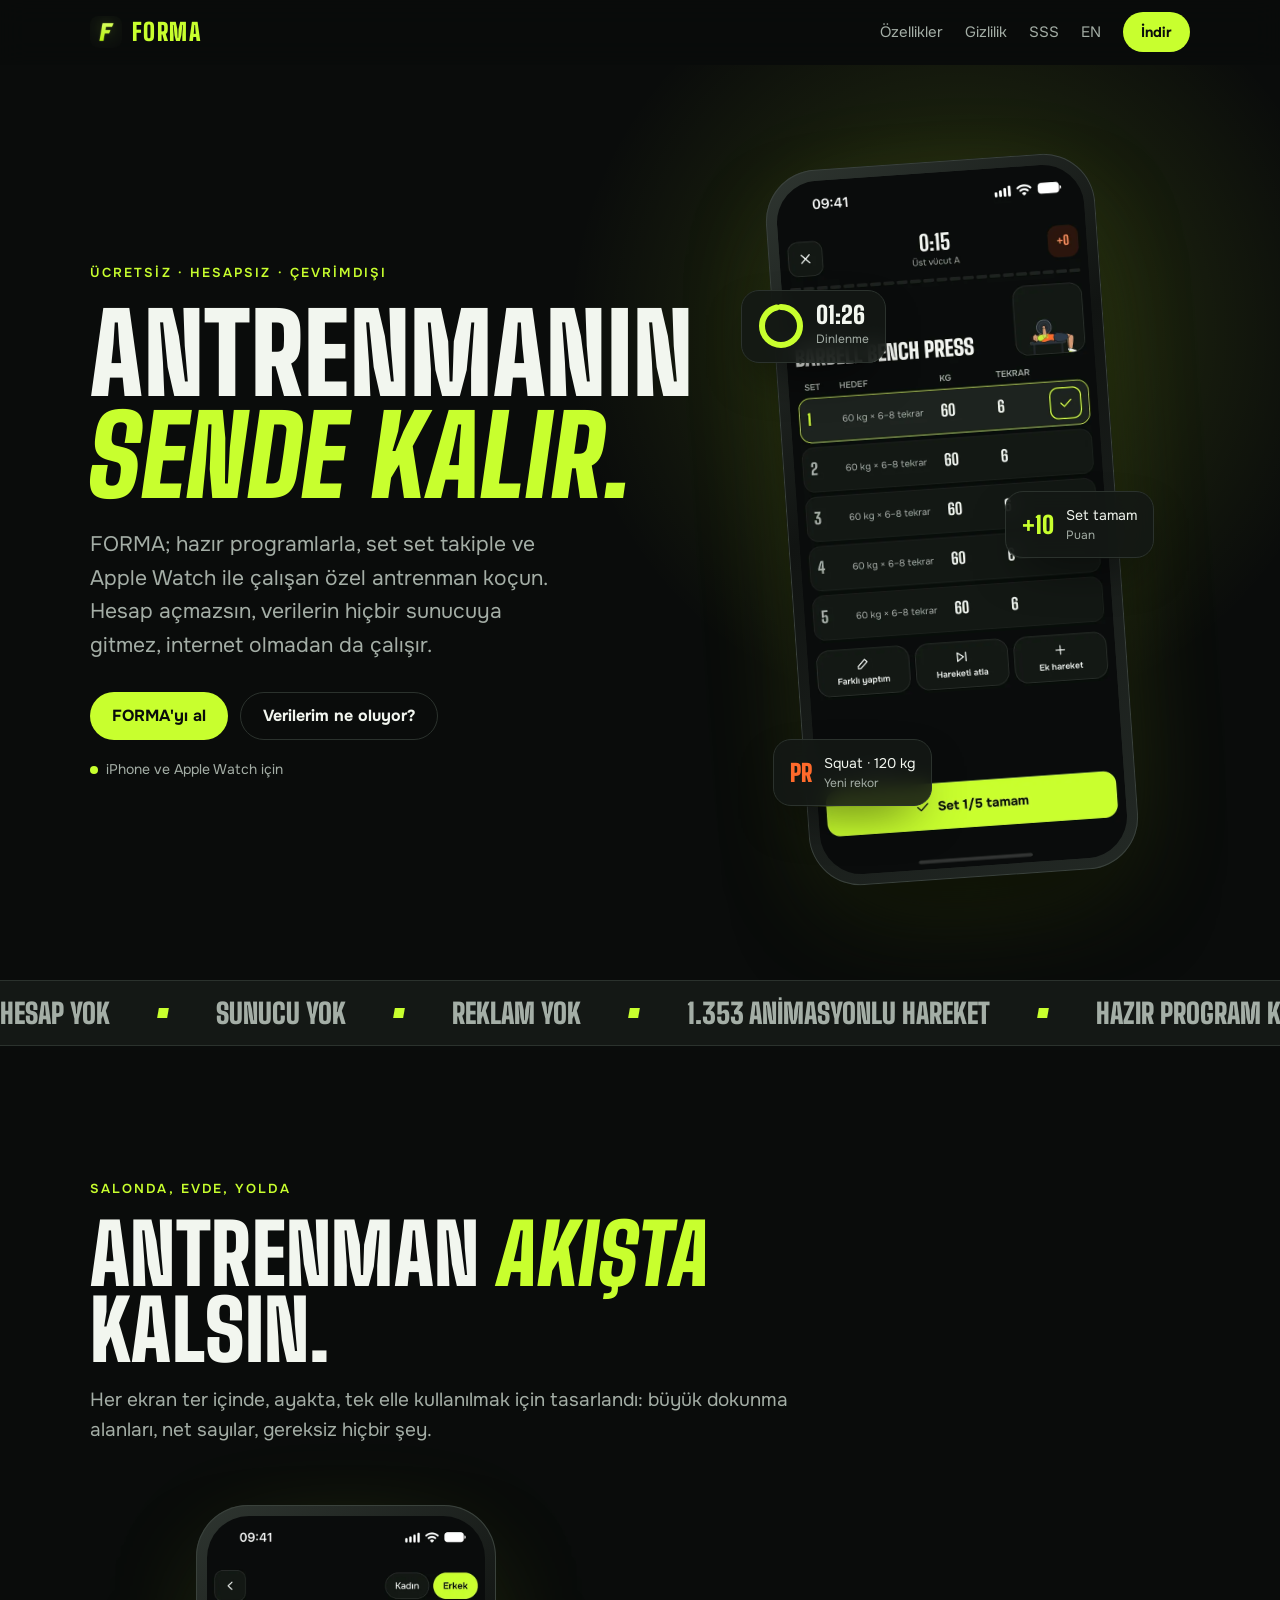
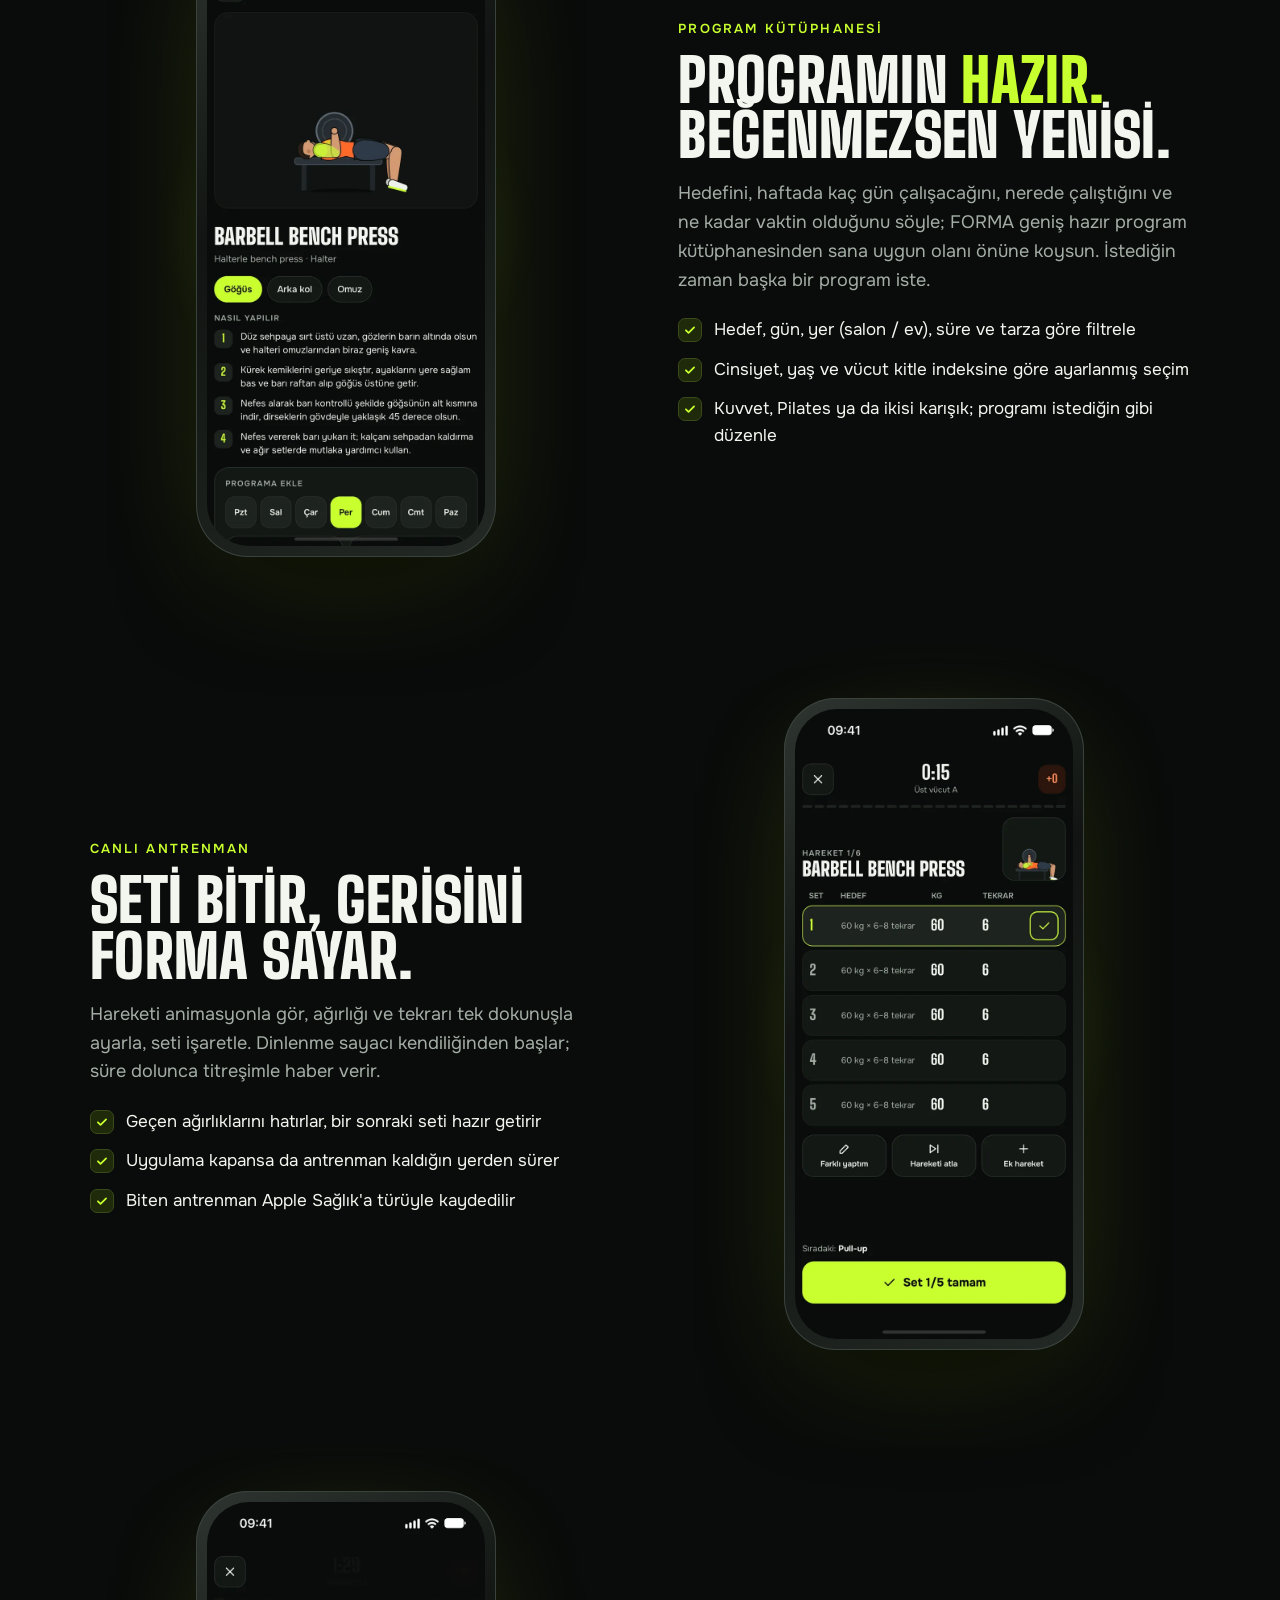
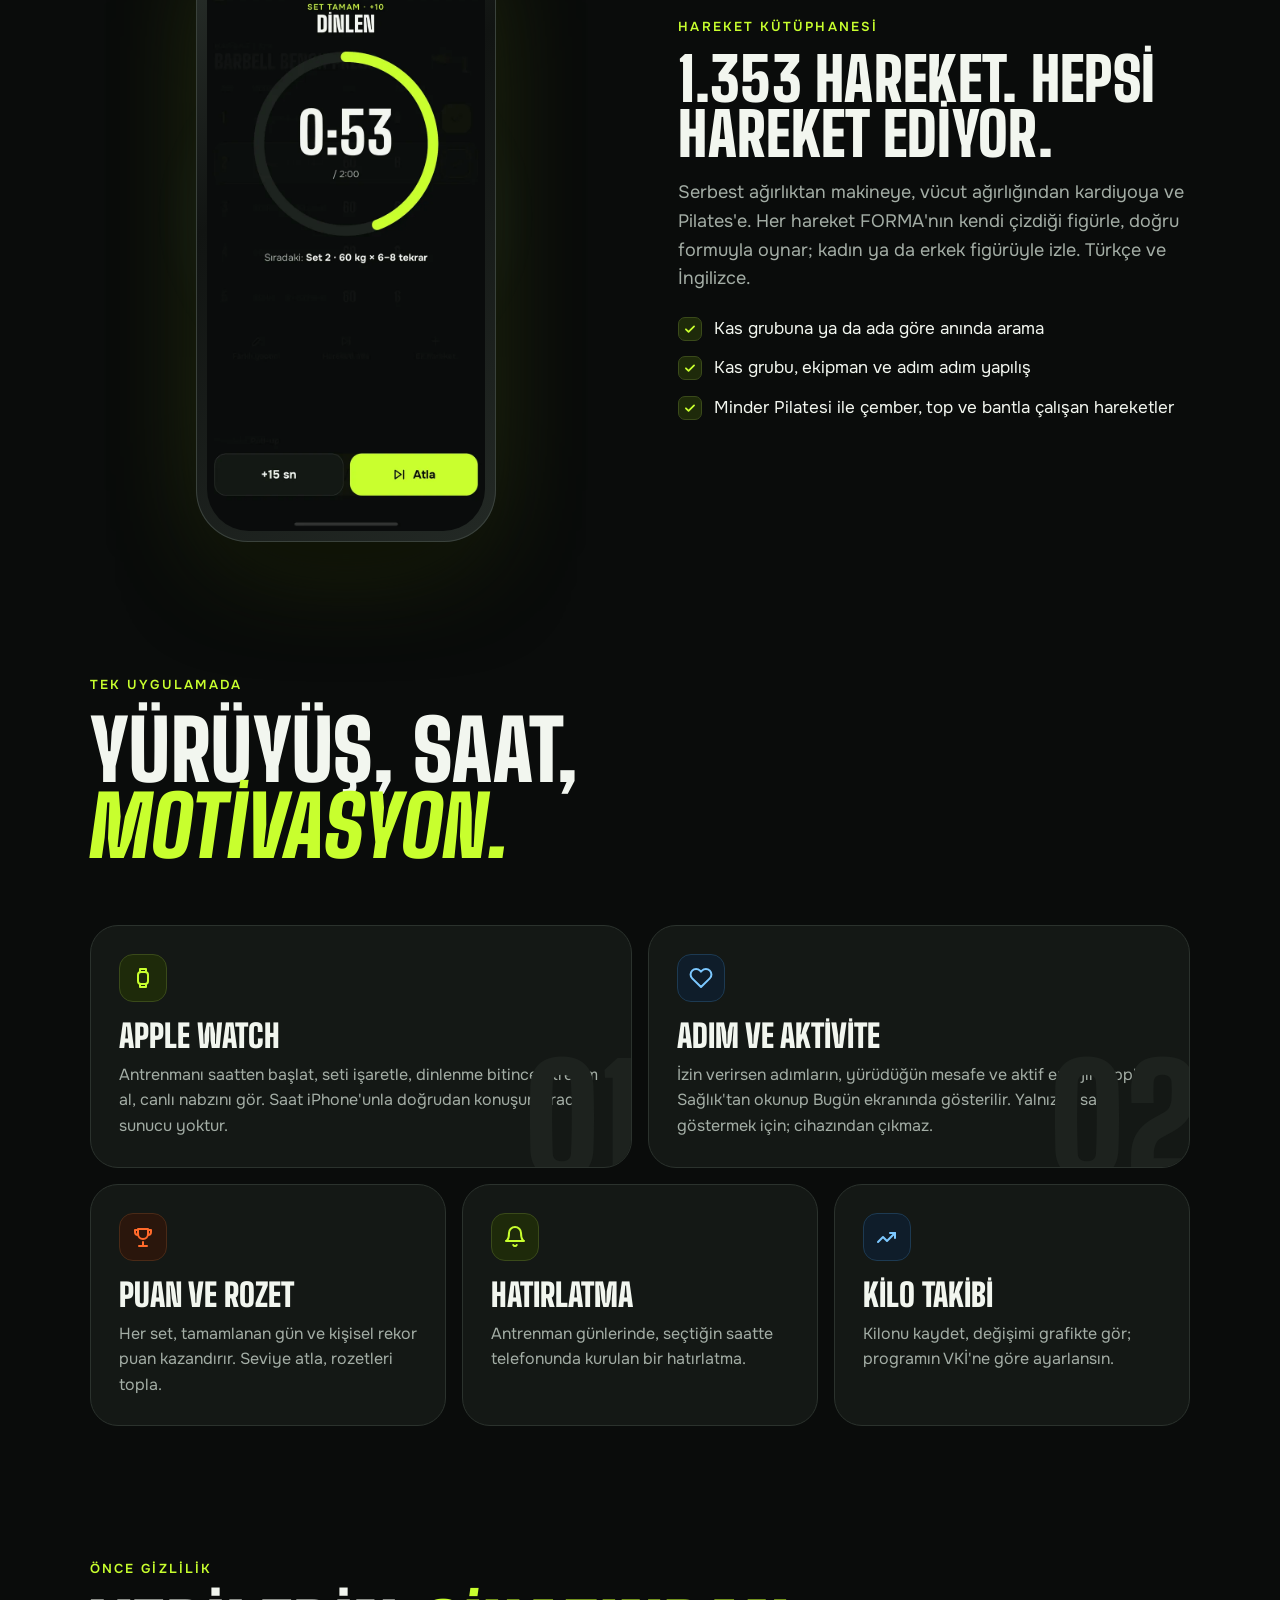
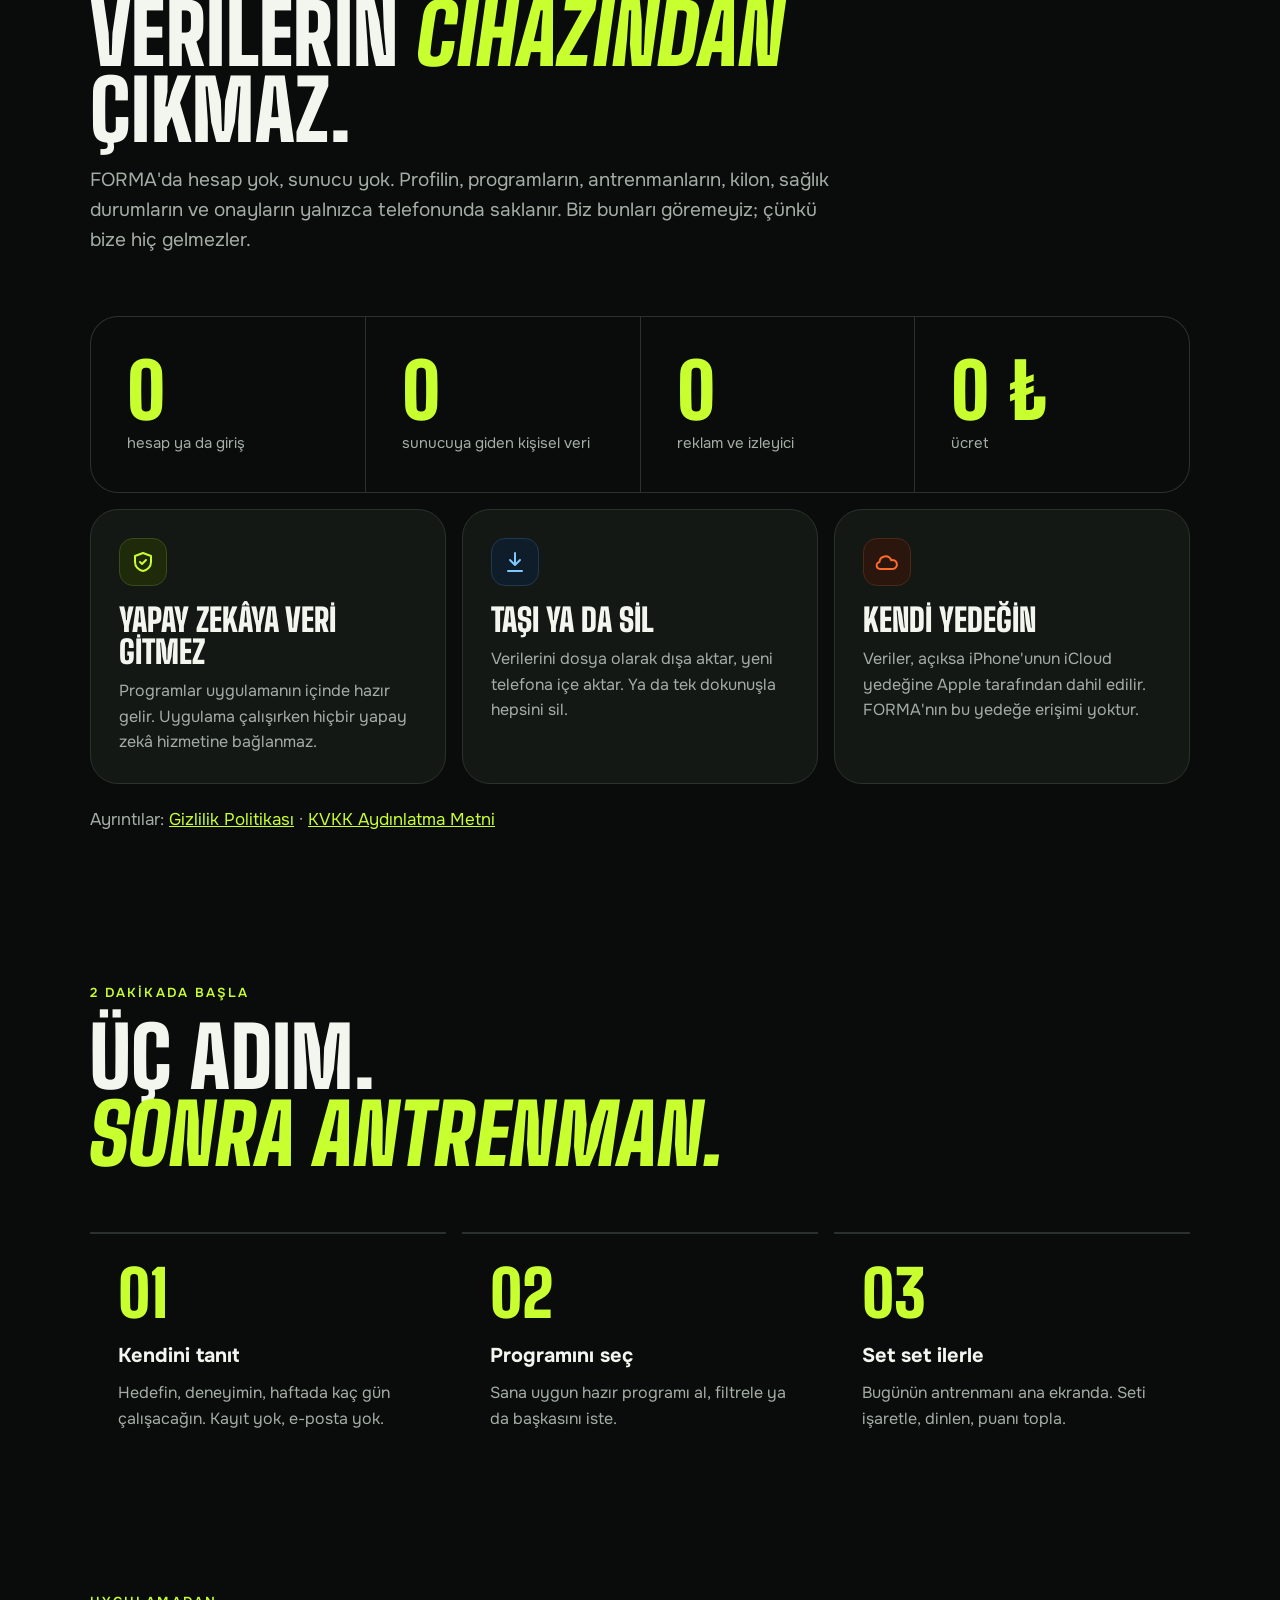
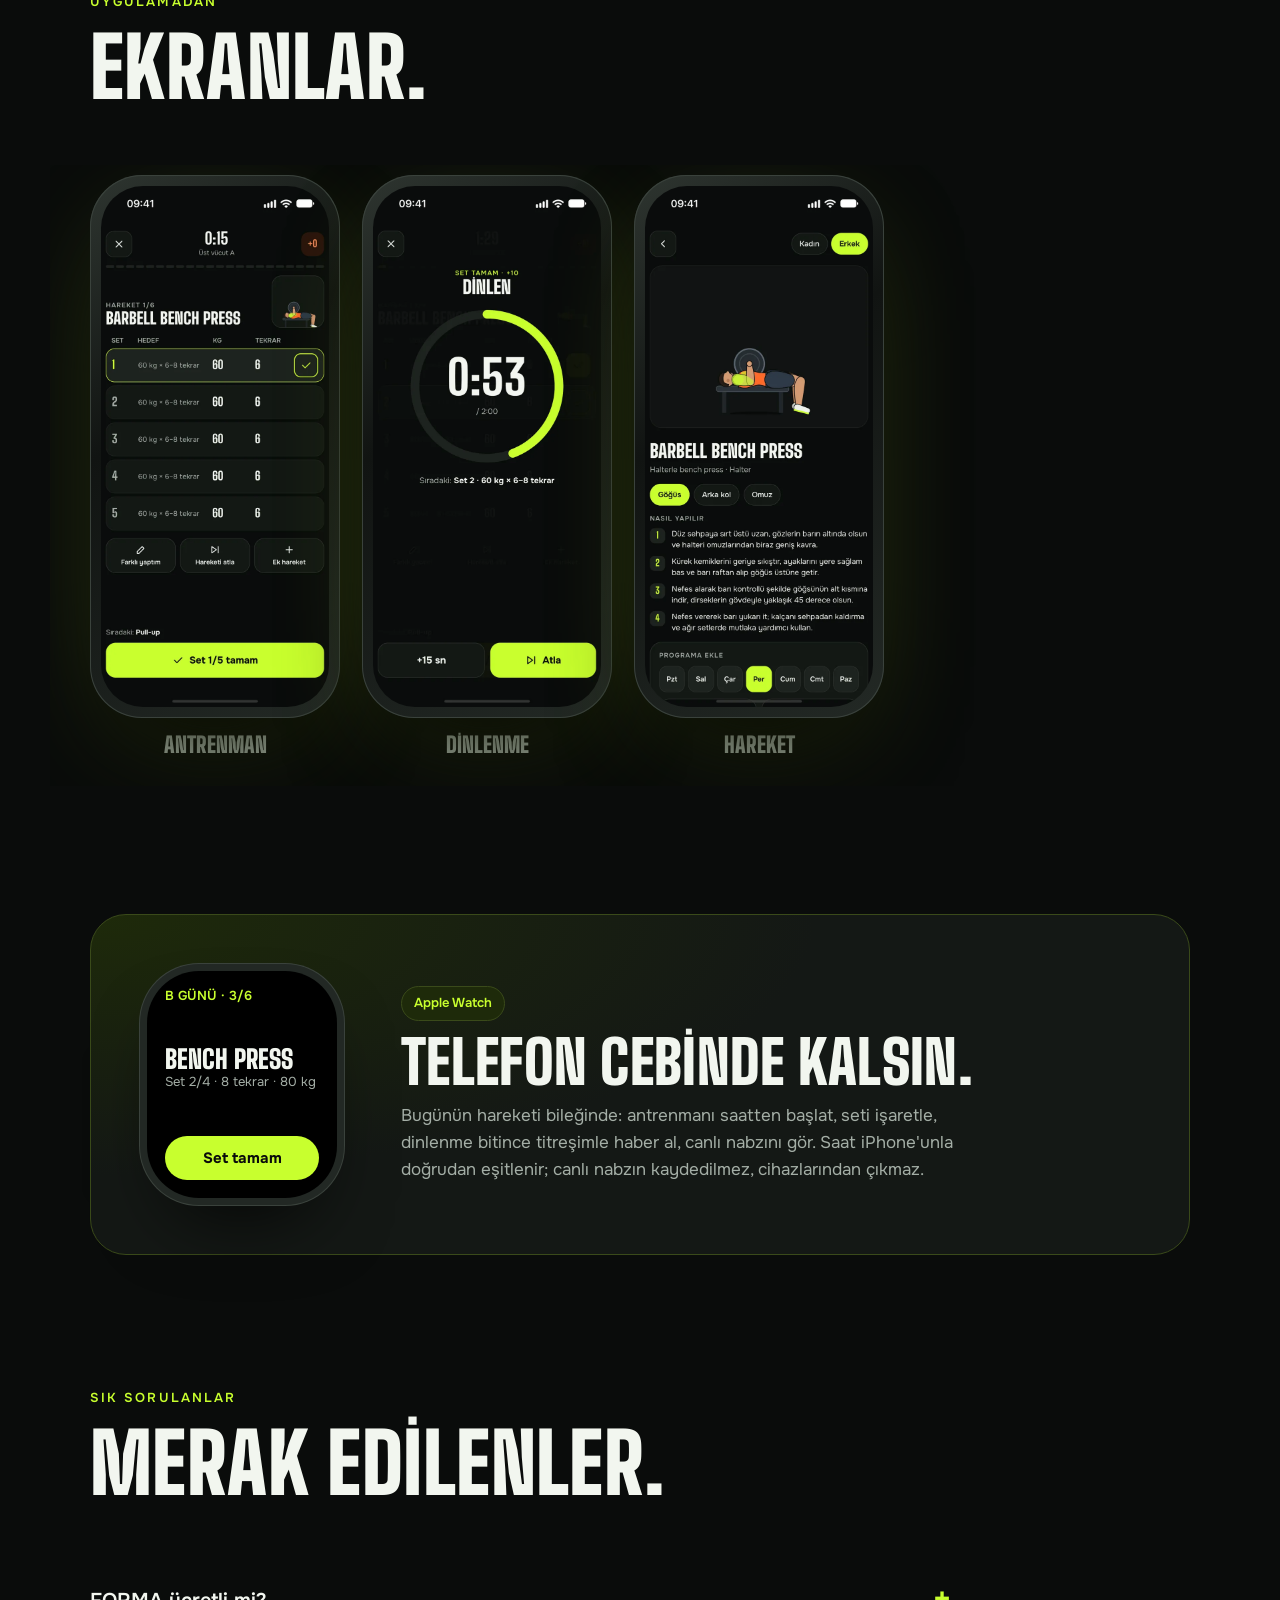
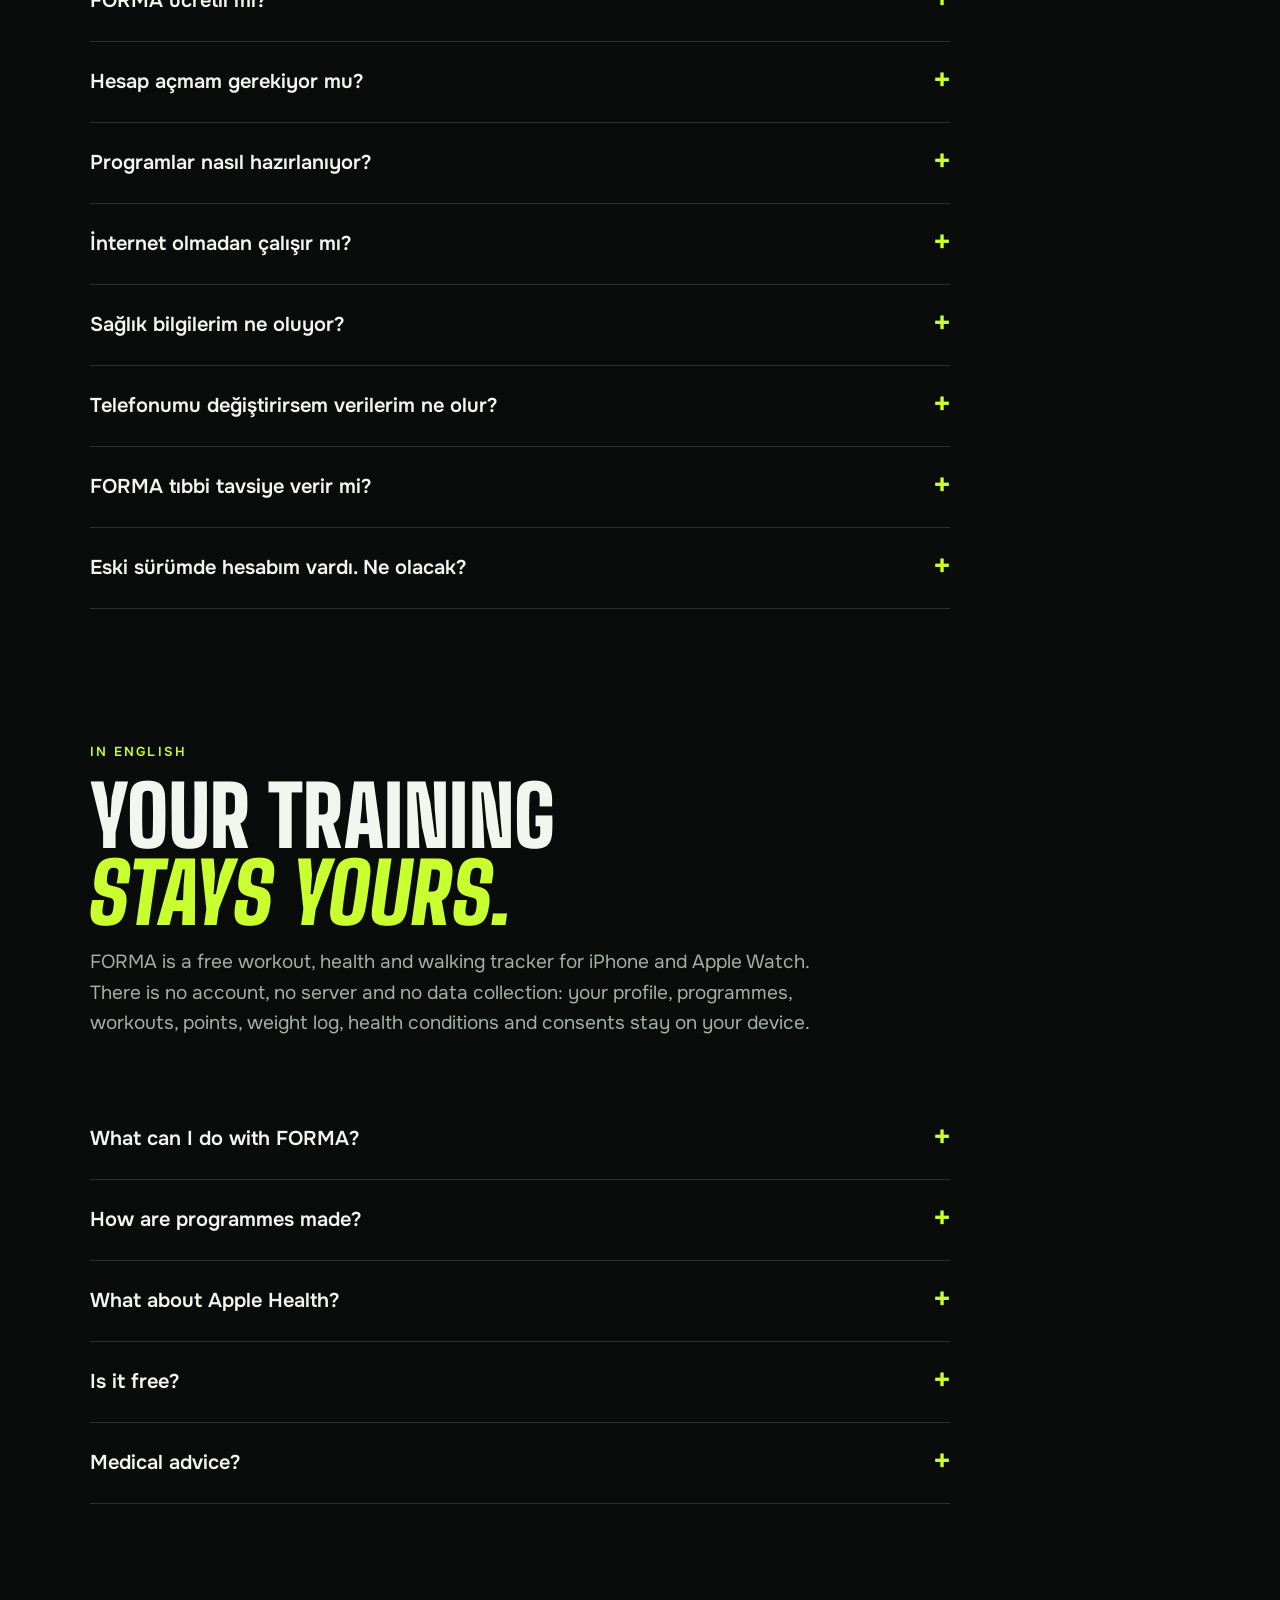
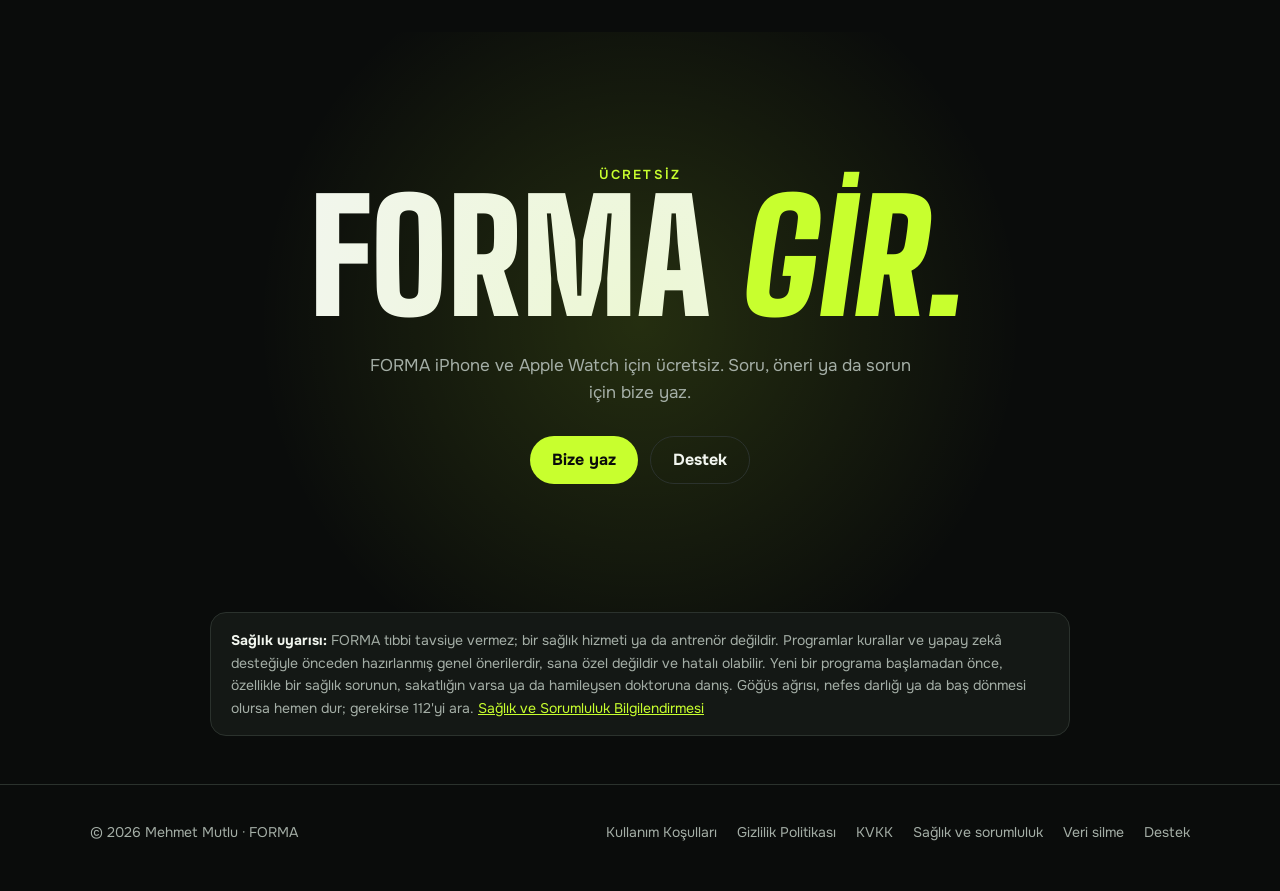
==== commit 0db64b40: "Site güncellemesi: apps/site-local (82d56a4)" ====
--- a/index.html
+++ b/index.html
@@ -49,7 +49,7 @@
         <a class="btn btn-volt" href="#indir">FORMA'yı al</a>
         <a class="btn btn-ghost" href="#gizlilik">Verilerim ne oluyor?</a>
       </div>
-      <div class="store-note"><span class="dot"></span>iPhone ve Apple Watch için · Android yakında</div>
+      <div class="store-note"><span class="dot"></span>iPhone ve Apple Watch için</div>
     </div>
     <div class="stage" aria-hidden="true">
       <div class="phone"><img src="shots/antrenman.webp" alt="" width="1320" height="2868" fetchpriority="high"></div>
@@ -261,7 +261,7 @@
       <details><summary>Telefonumu değiştirirsem verilerim ne olur?</summary><p>iCloud yedeğinden geri yüklersen verilerin de gelir. Ya da uygulamadan verilerini dosya olarak dışa aktarıp yeni telefonda içe aktarabilirsin. Uygulamayı yedeksiz silersen veriler geri getirilemez; çünkü bizde kopyası yoktur.</p></details>
       <details><summary>FORMA tıbbi tavsiye verir mi?</summary><p>Hayır. FORMA bir sağlık hizmeti değildir; programlar genel önerilerdir ve sana uygun olmayabilir. Yeni bir programa başlamadan önce, özellikle bir sağlık sorunun varsa doktoruna danış. Ayrıntılar <a class="volt" href="sorumluluk/">Sağlık ve Sorumluluk Bilgilendirmesi</a>'nde.</p></details>
       <details><summary>Eski sürümde hesabım vardı. Ne olacak?</summary><p>Eski sürümlerdeki hesap verilerinin silinmesini e-postayla isteyebilirsin. Nasıl yapılacağı <a class="volt" href="hesap-silme/">veri silme sayfasında</a>.</p></details>
-      <details><summary>Android sürümü var mı?</summary><p>Önce iPhone ve Apple Watch ile başlıyoruz; Android (Health Connect desteğiyle) yolda.</p></details>
+      
     </div>
   </div>
 </section>
@@ -272,7 +272,7 @@
     <div class="section-head reveal">
       <span class="eyebrow">In English</span>
       <h2 class="display">Your training <span class="volt slant">stays yours.</span></h2>
-      <p>FORMA is a free workout, health and walking tracker for iPhone and Apple Watch (Android coming later). There is no account, no server and no data collection: your profile, programmes, workouts, points, weight log, health conditions and consents stay on your device.</p>
+      <p>FORMA is a free workout, health and walking tracker for iPhone and Apple Watch. There is no account, no server and no data collection: your profile, programmes, workouts, points, weight log, health conditions and consents stay on your device.</p>
     </div>
     <div class="faq reveal">
       <details><summary>What can I do with FORMA?</summary><p>Pick a programme from a large built-in library and filter by goal, days, location, minutes and style, or ask for another one anytime. Track every set with an automatic rest timer, follow 1,353 exercises with animated figures (including mat Pilates and ring, ball and band work), earn points, badges and levels, log your weight, and train from your Apple Watch. The app is available in Turkish and English.</p></details>
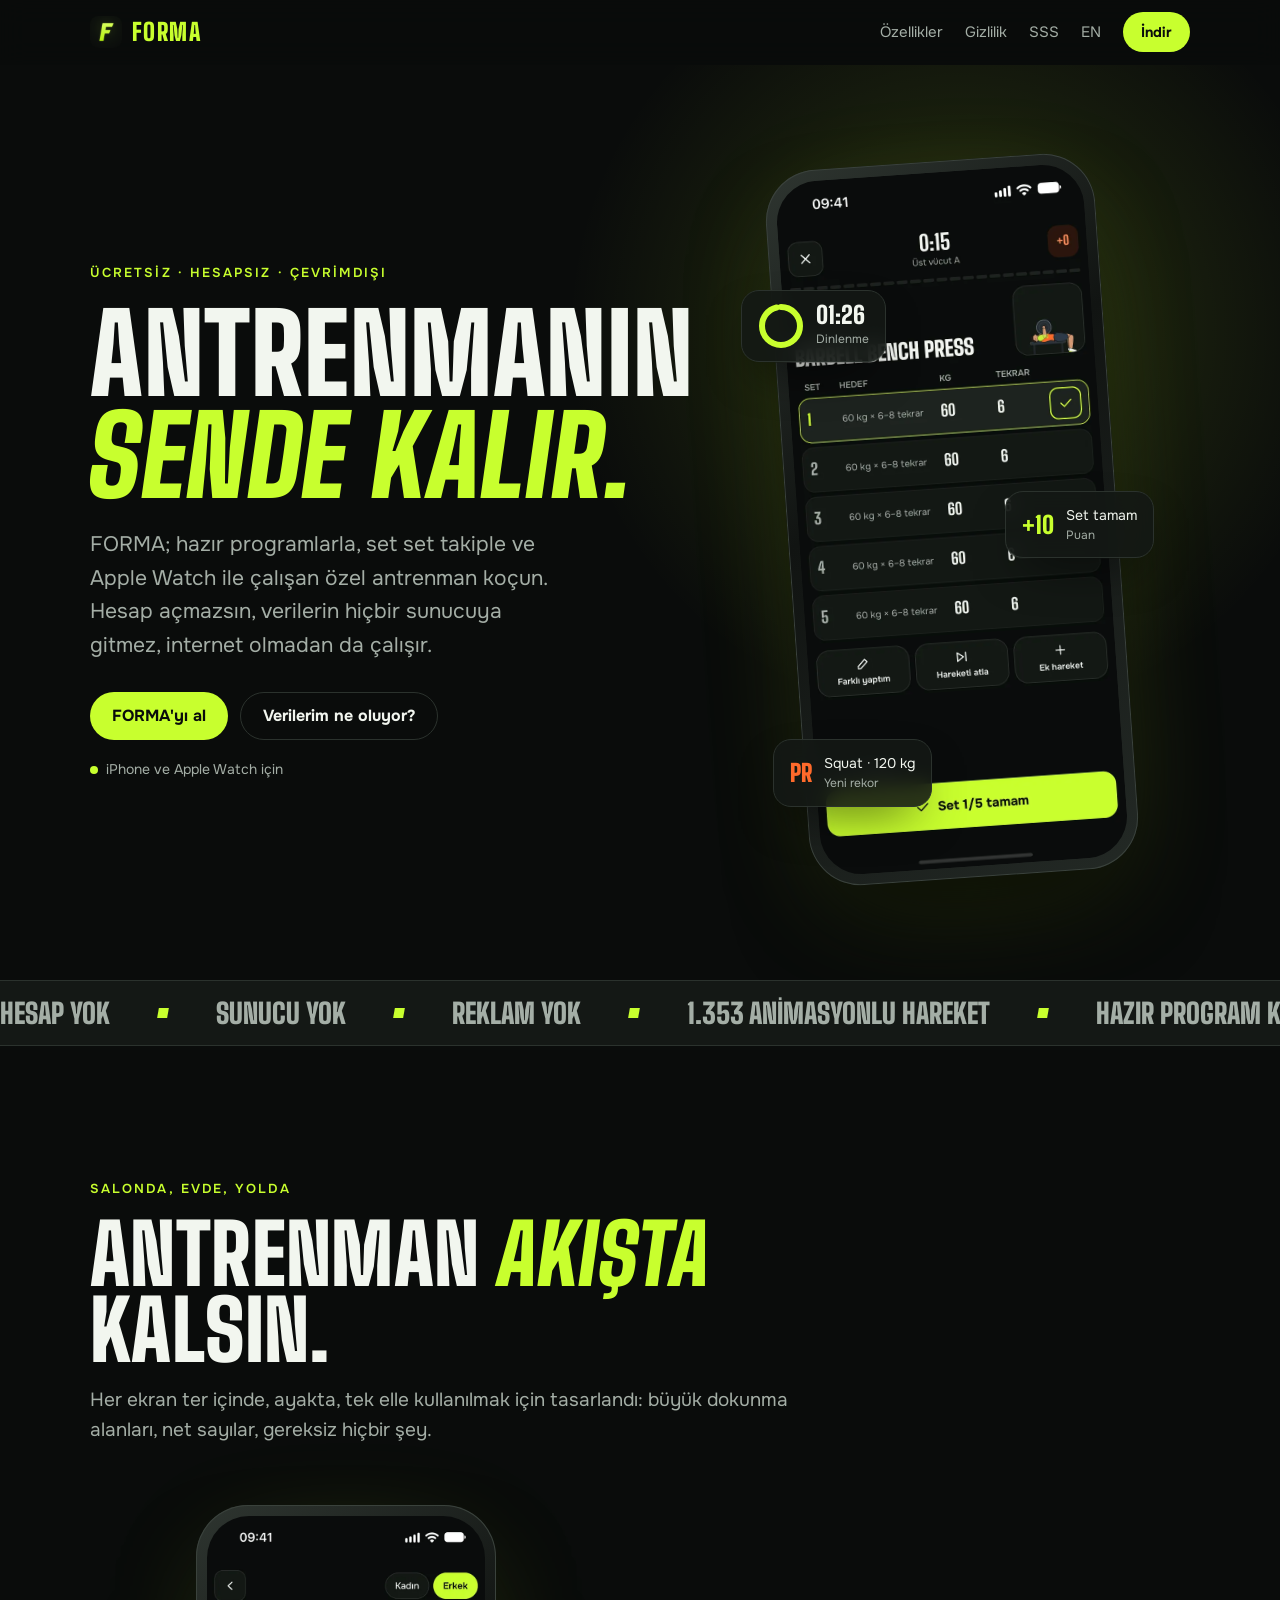
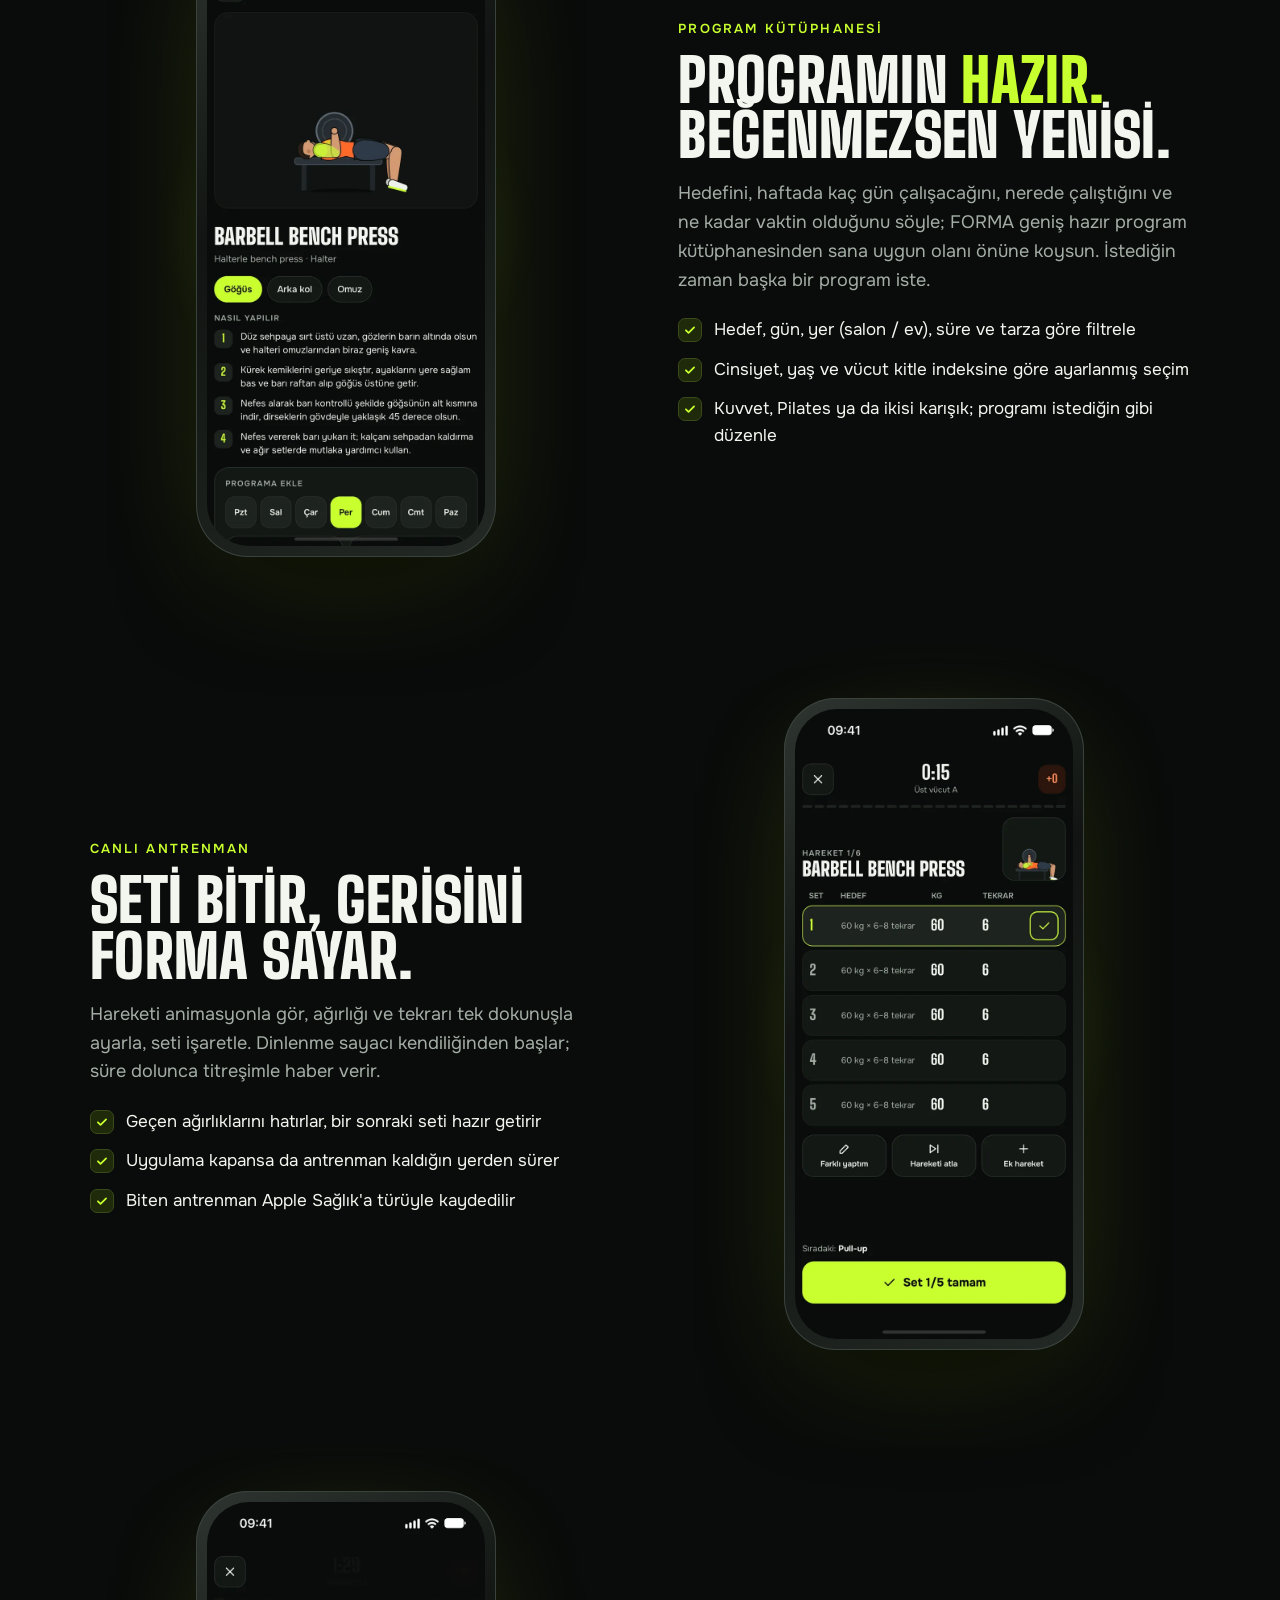
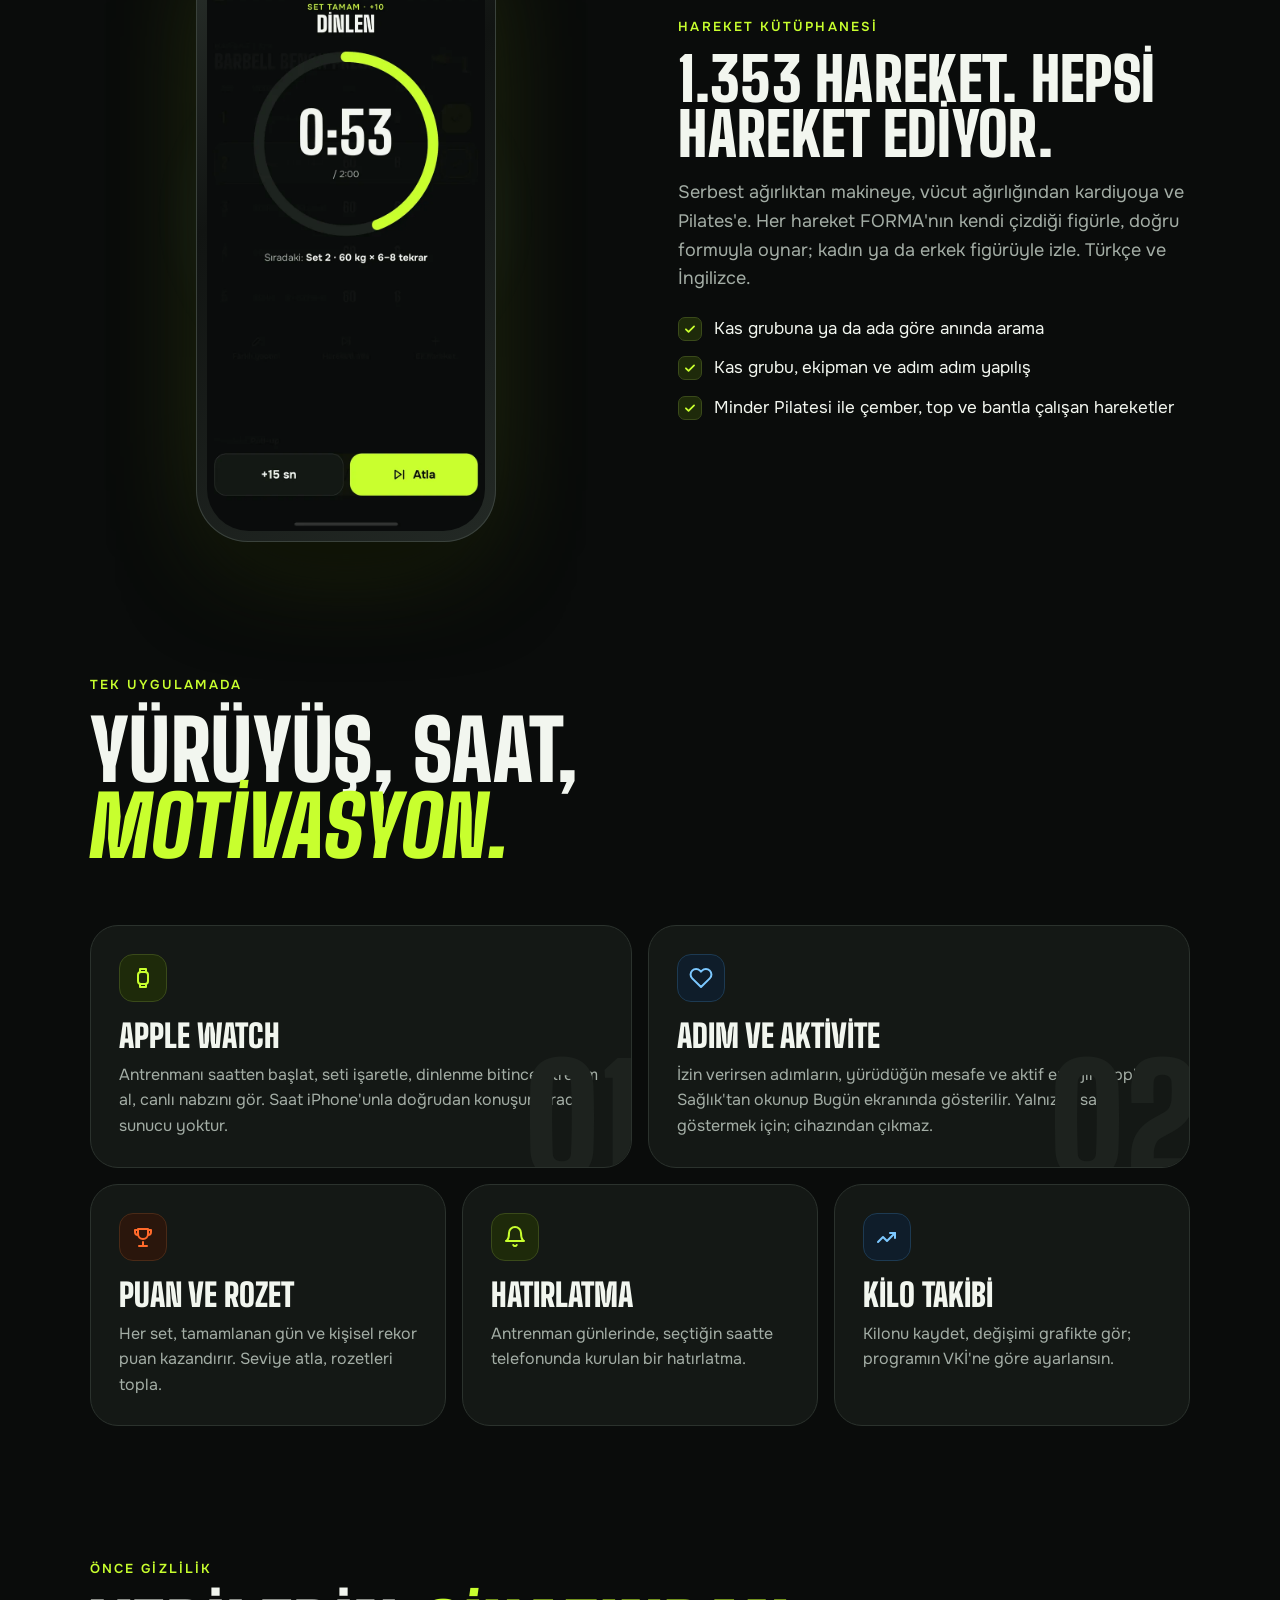
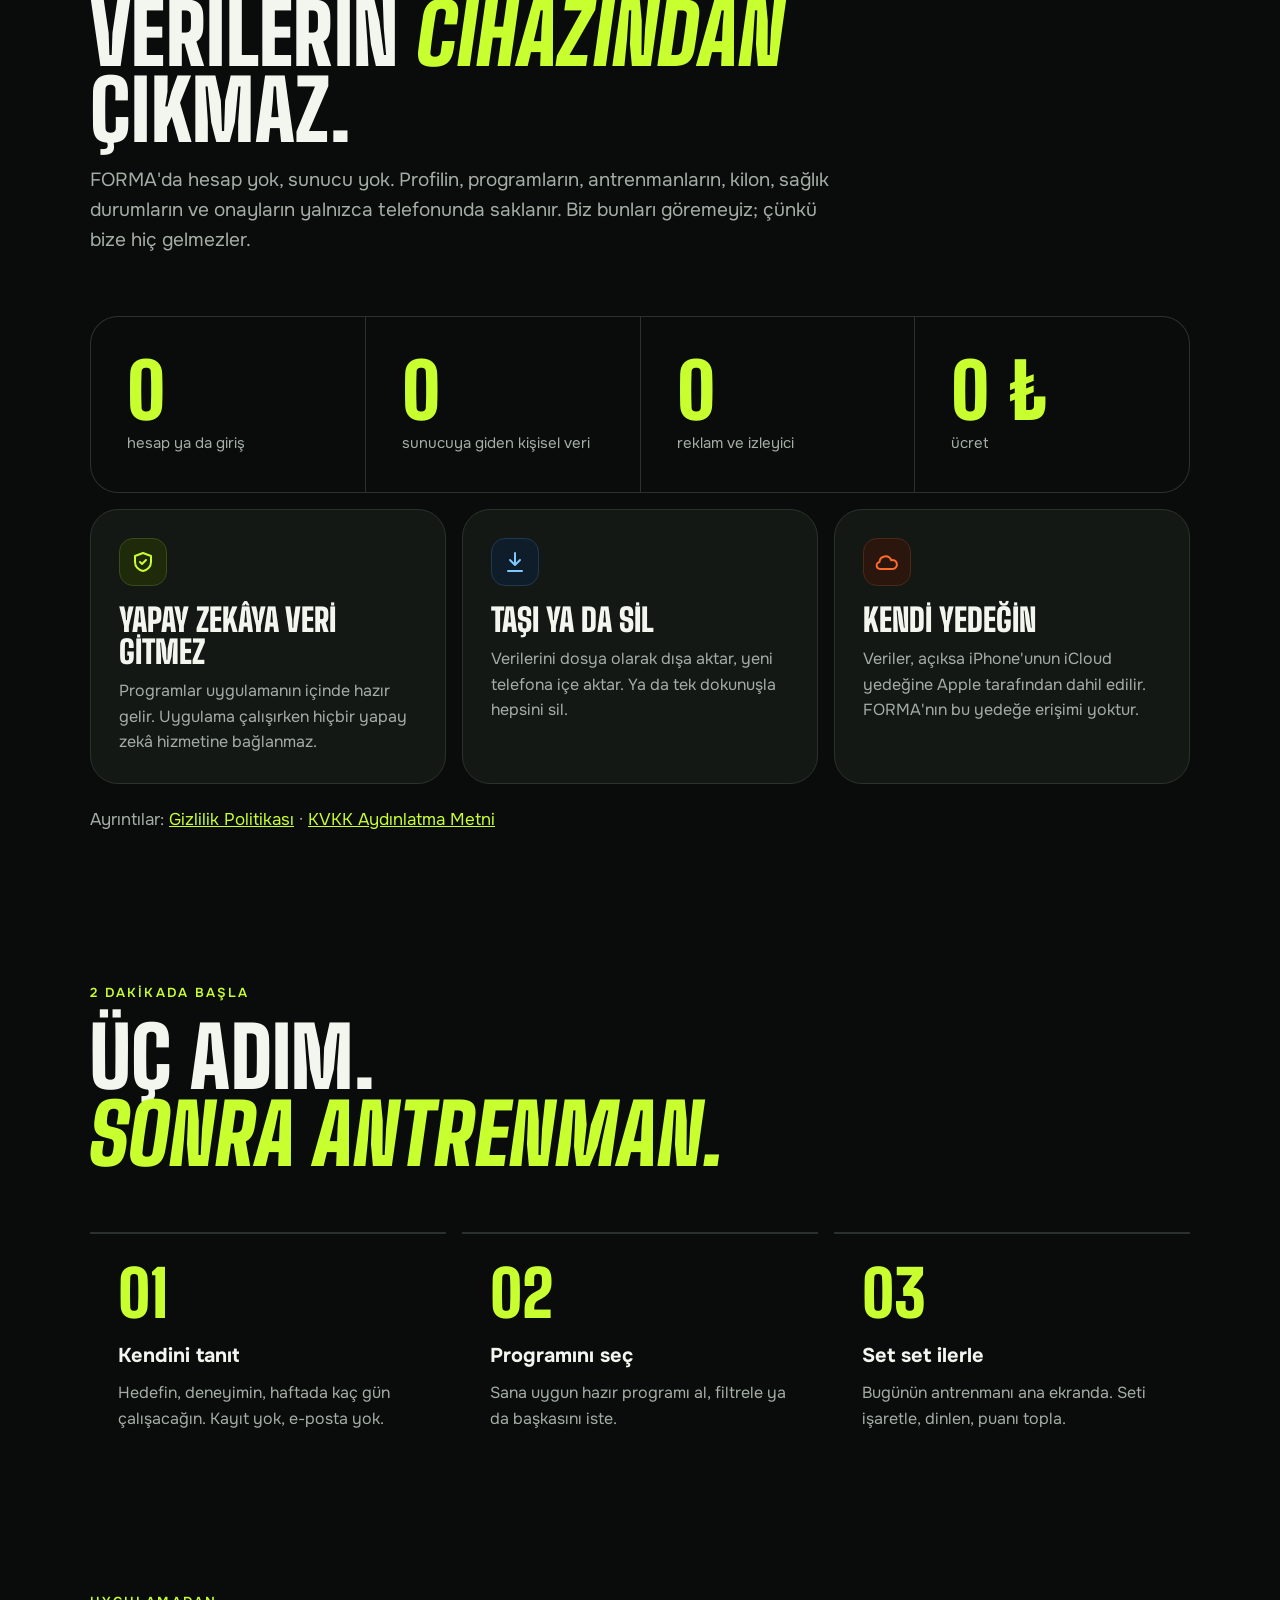
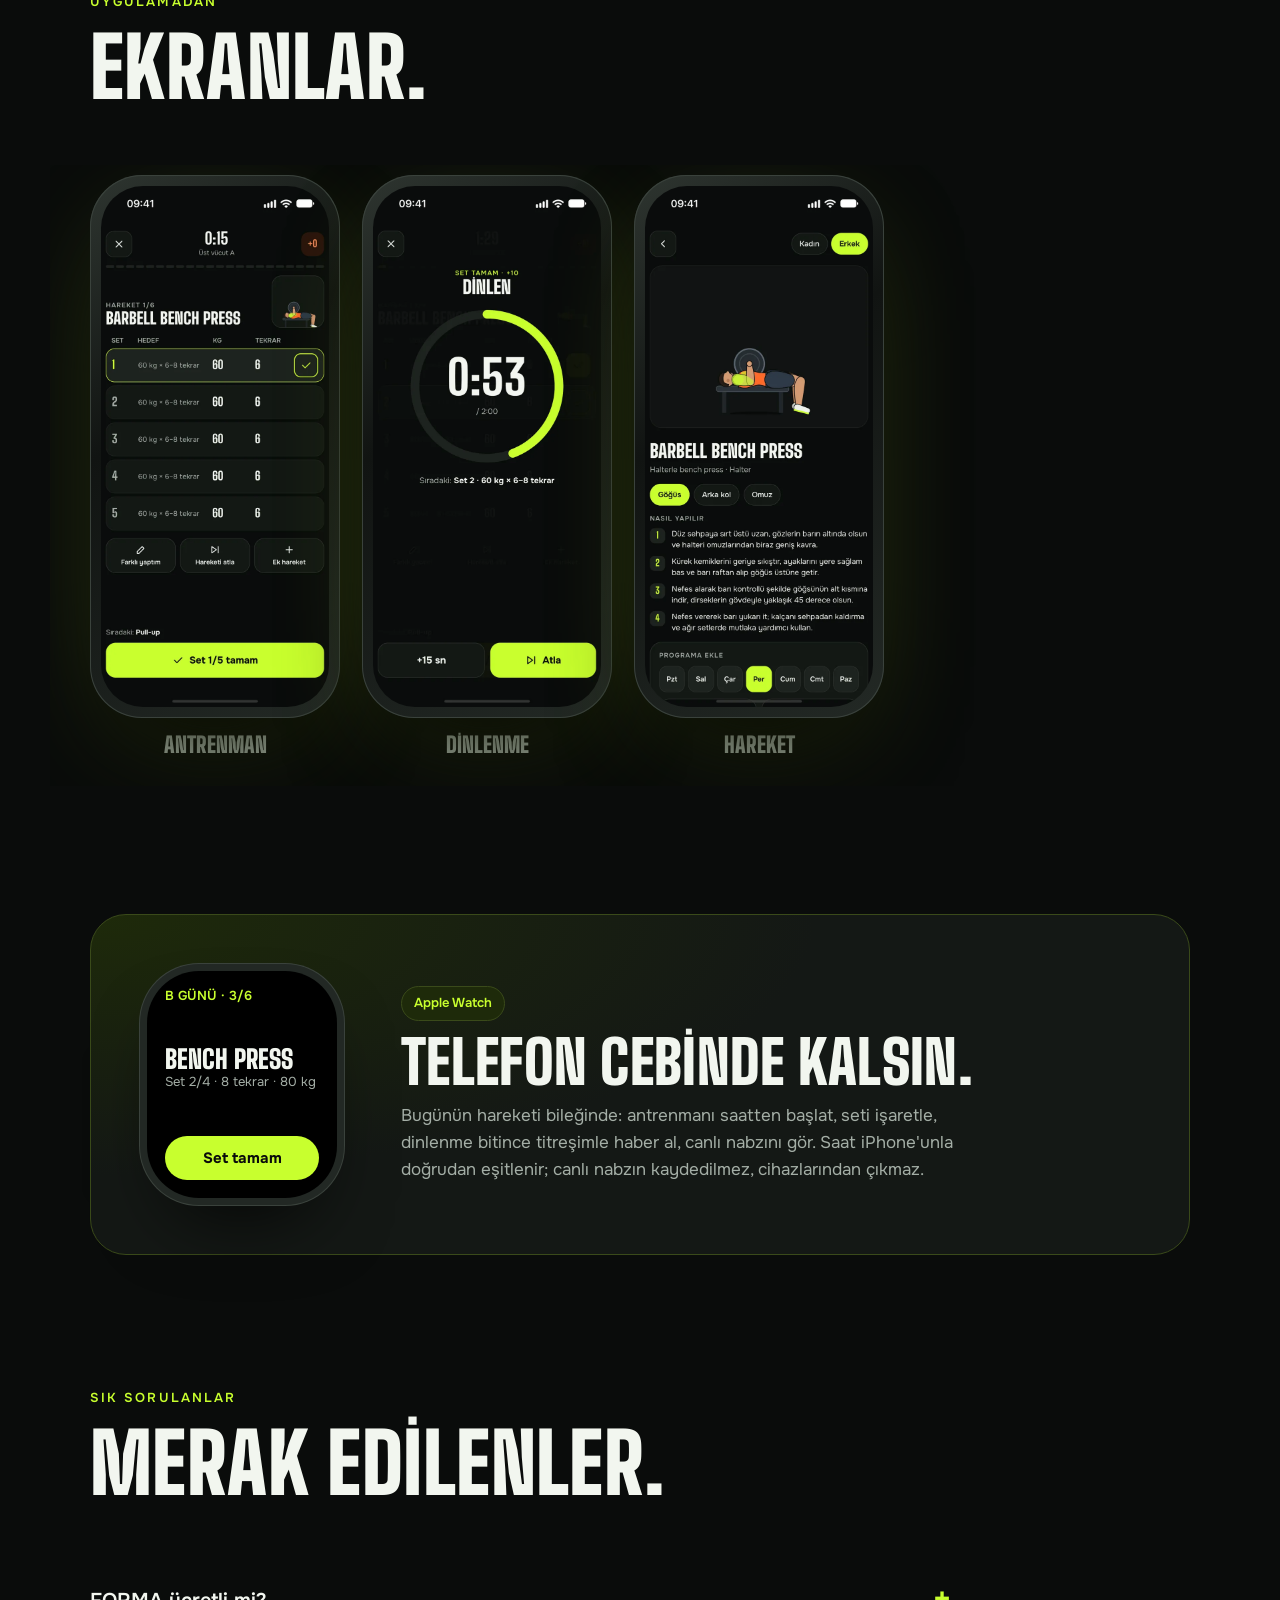
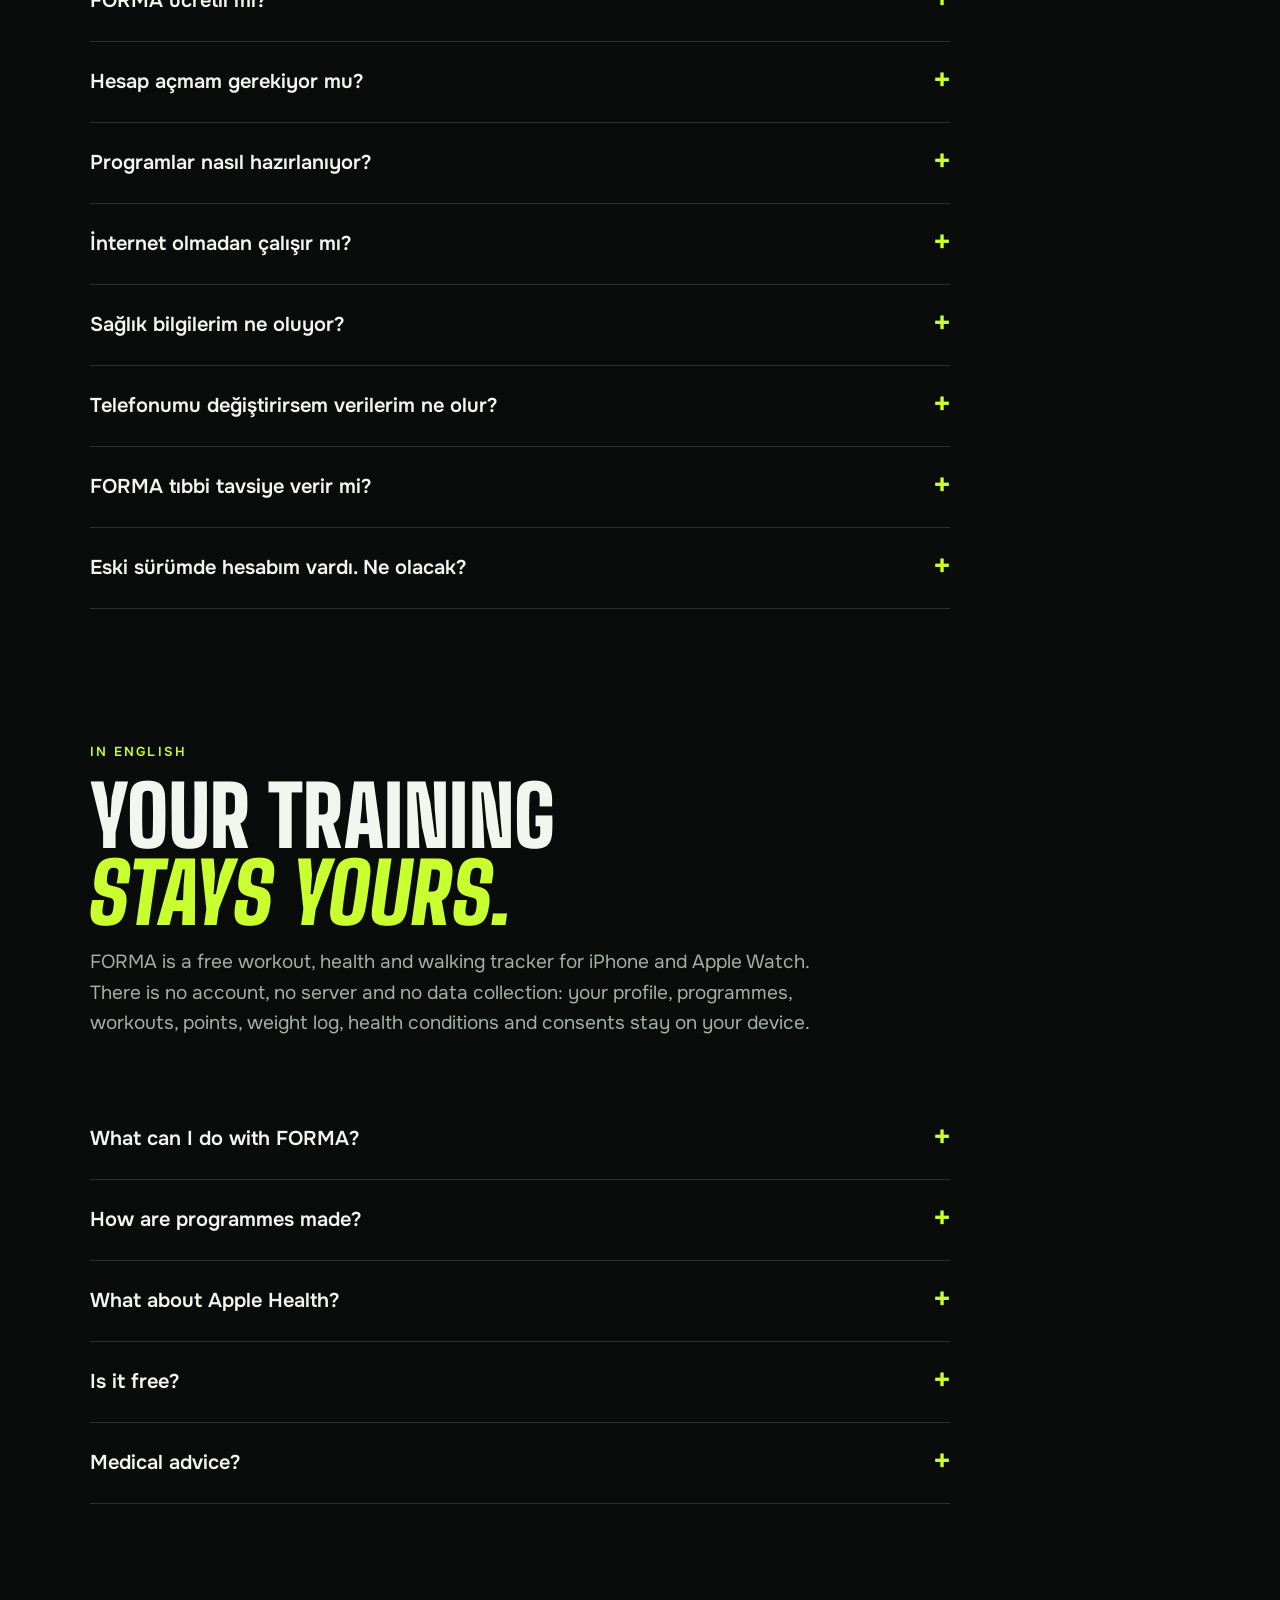
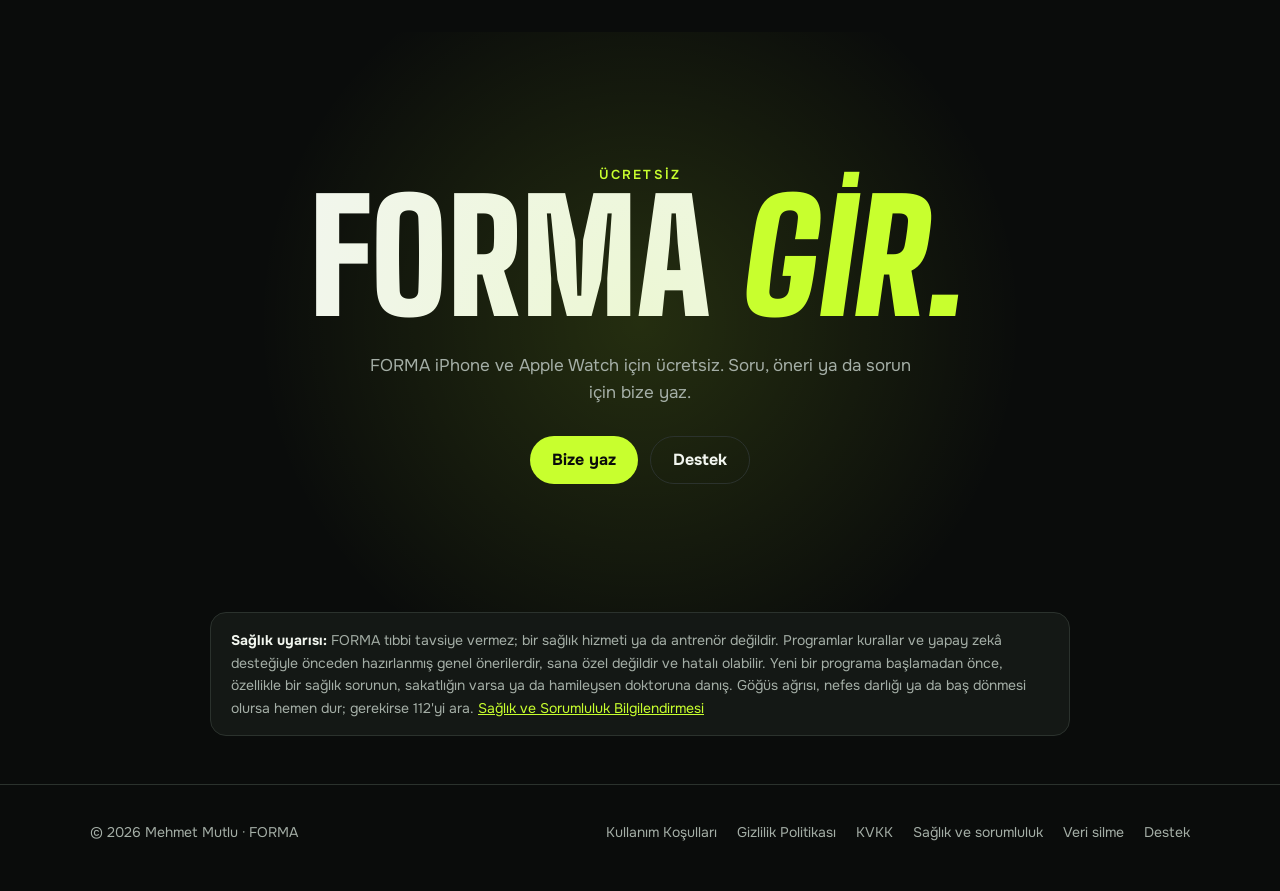
==== commit 8f515f88: "Site güncellemesi: apps/site-local (75ebec0)" ====
--- a/index.html
+++ b/index.html
@@ -291,7 +291,7 @@
     <h2 class="display">Forma <span class="volt slant">gir.</span></h2>
     <p class="muted" style="max-width:52ch;margin:0 auto 30px;position:relative">FORMA iPhone ve Apple Watch için ücretsiz. Soru, öneri ya da sorun için bize yaz.</p>
     <div class="cta">
-      <a class="btn btn-volt" href="mailto:apps.support.mm@gmail.com?subject=FORMA">Bize yaz</a>
+      <a class="btn btn-volt" href="mailto:destek@mm-apps.com?subject=FORMA">Bize yaz</a>
       <a class="btn btn-ghost" href="destek/">Destek</a>
     </div>
   </div>
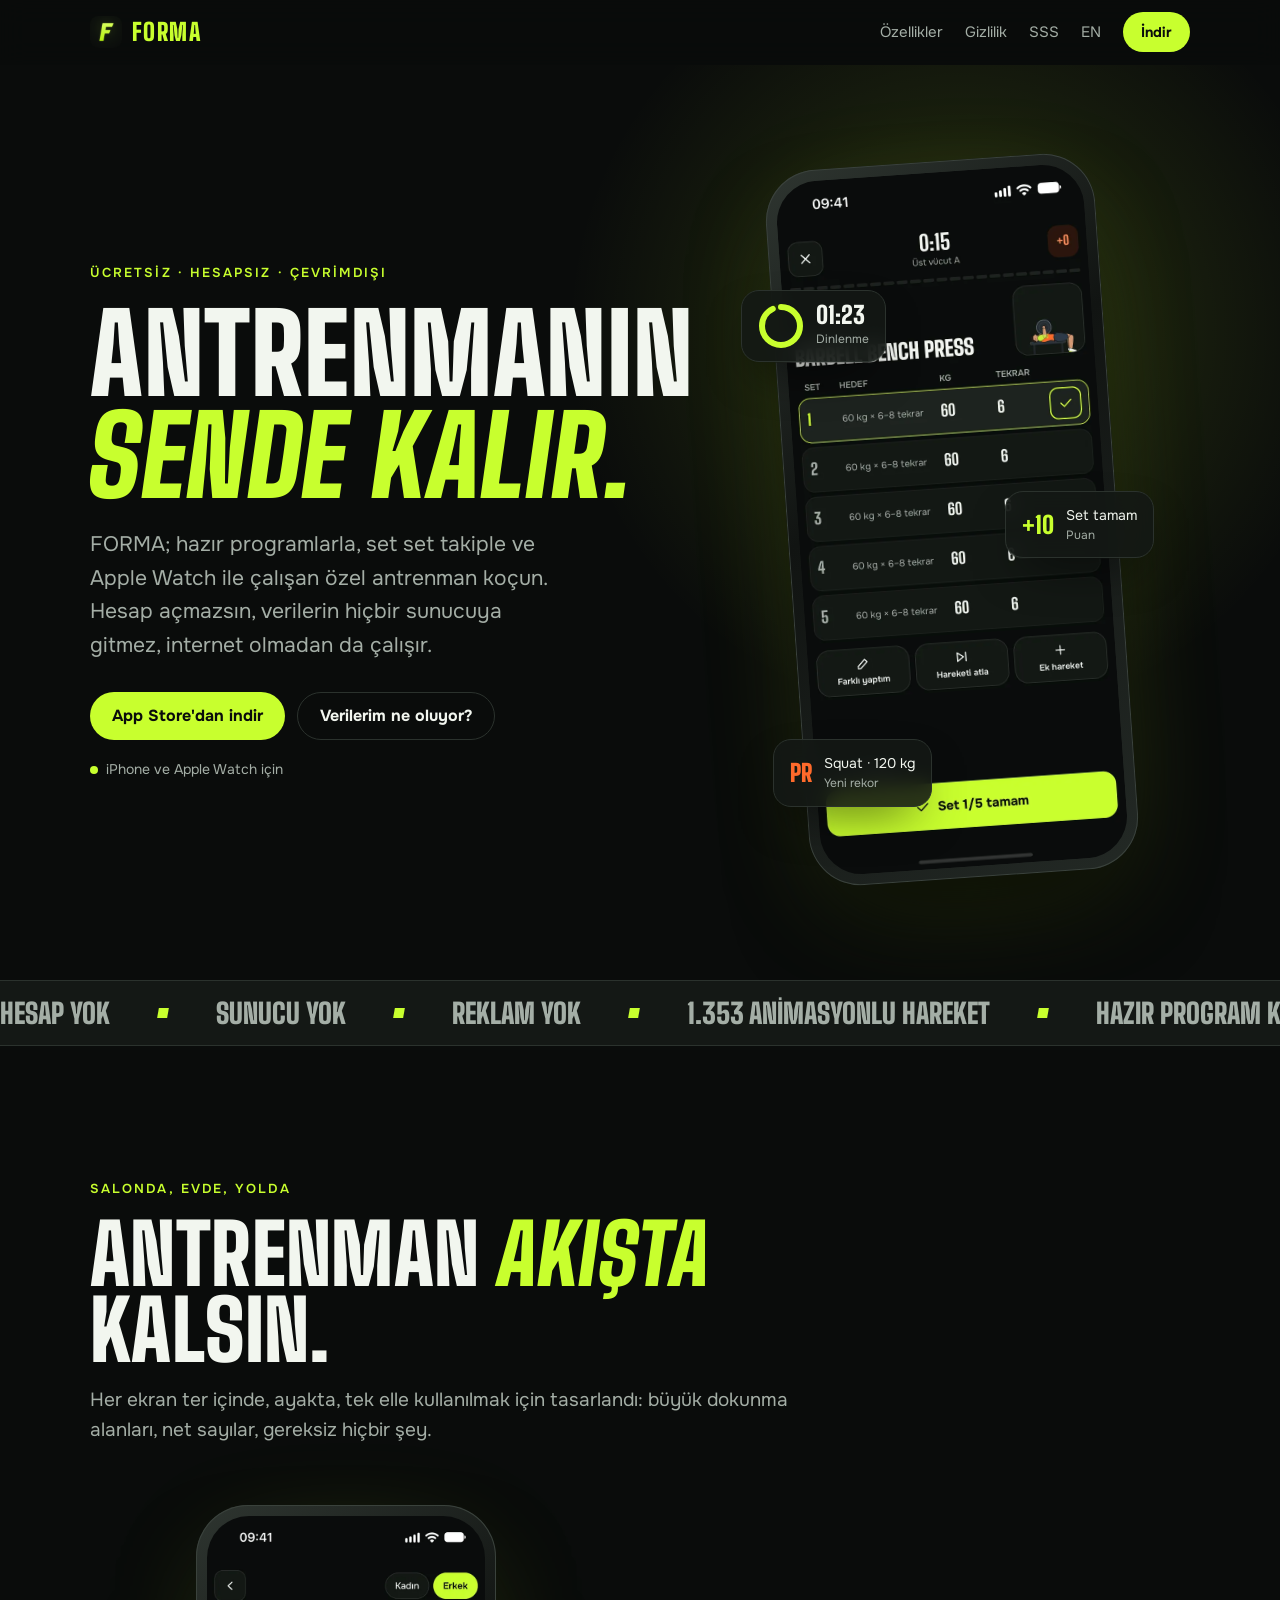
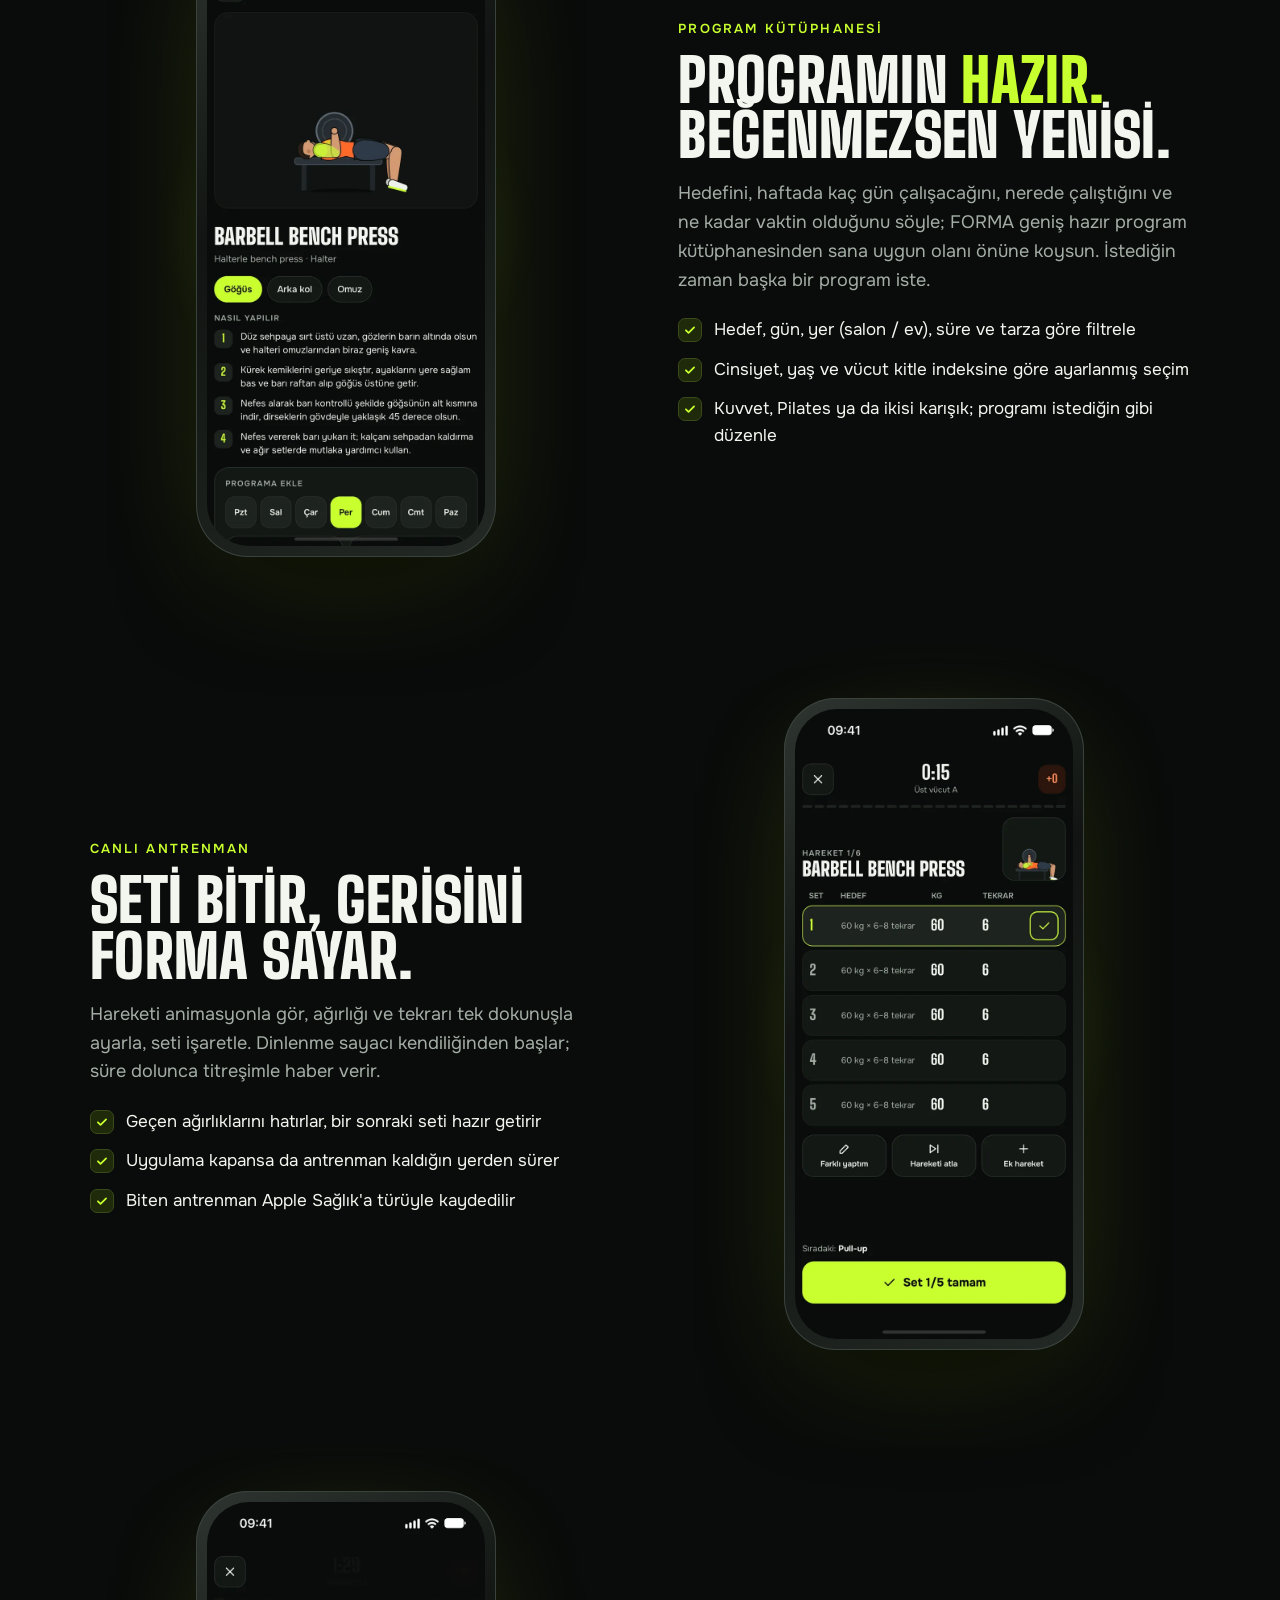
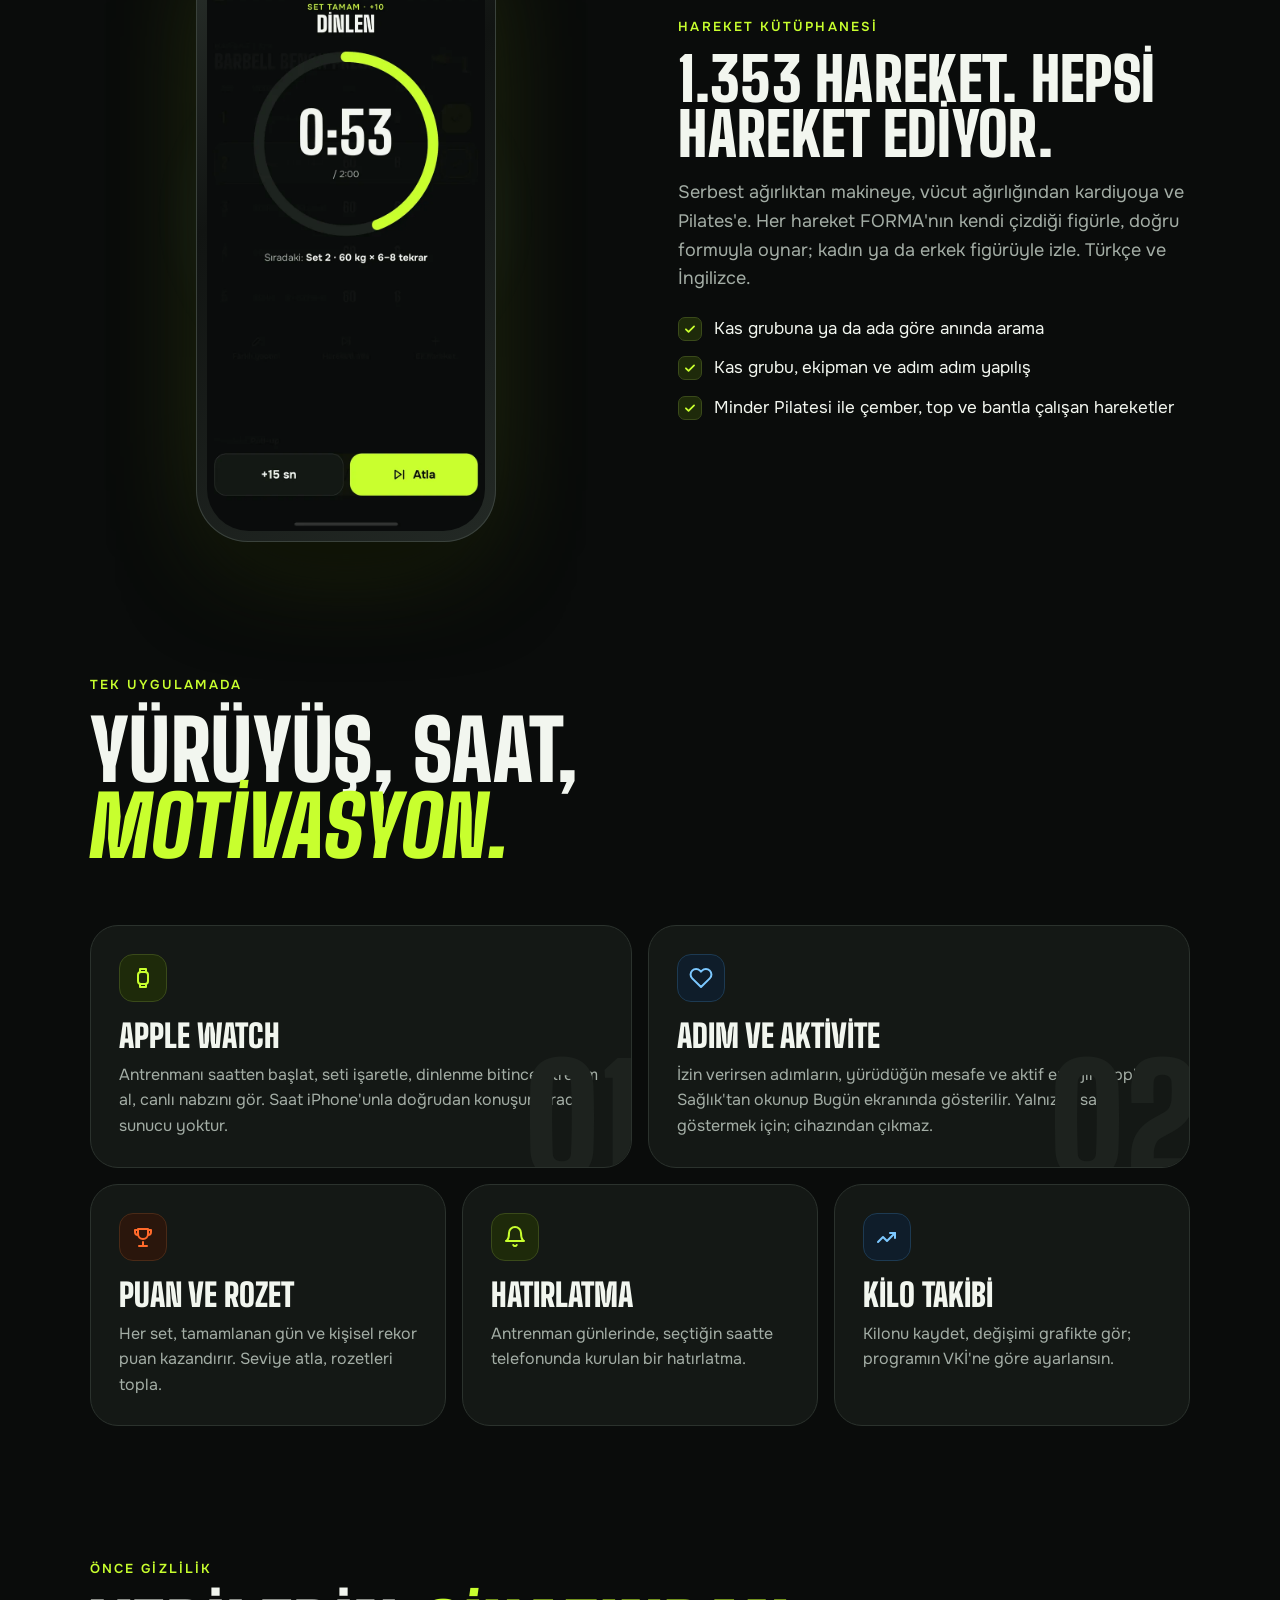
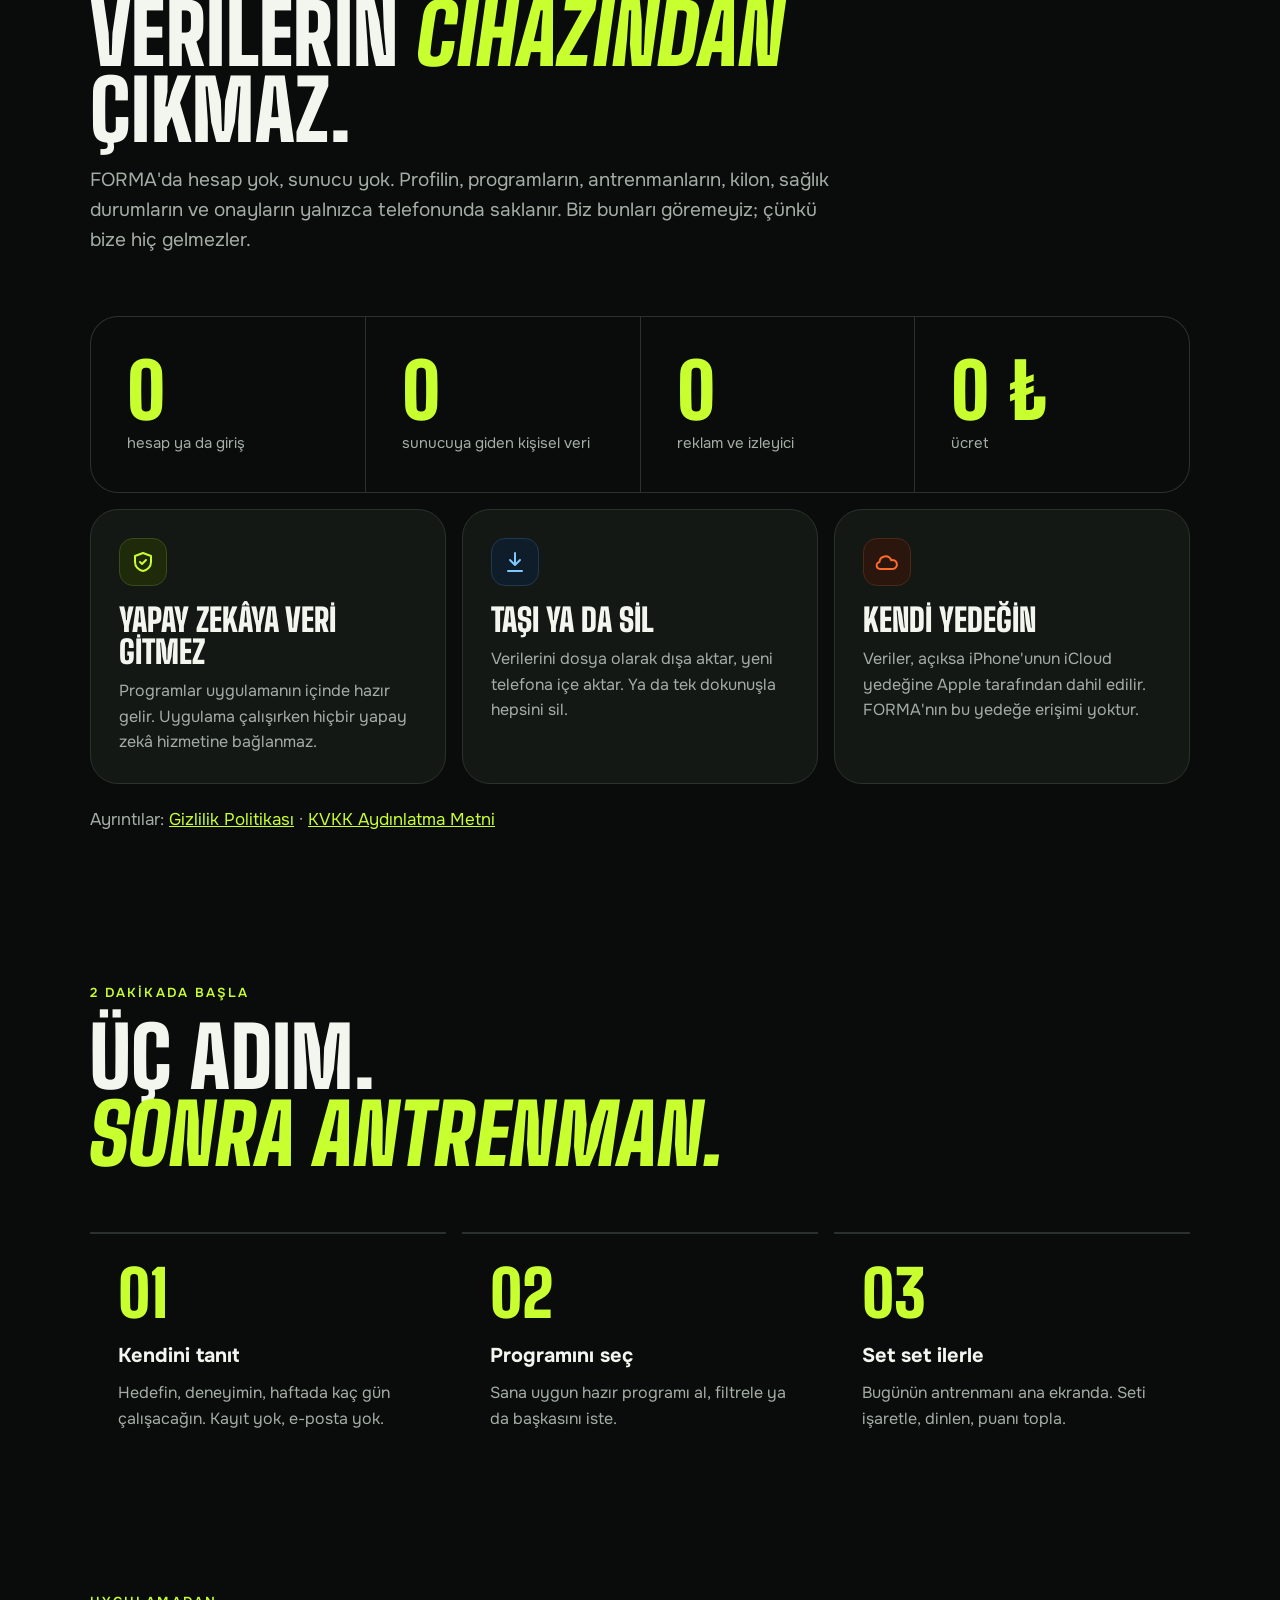
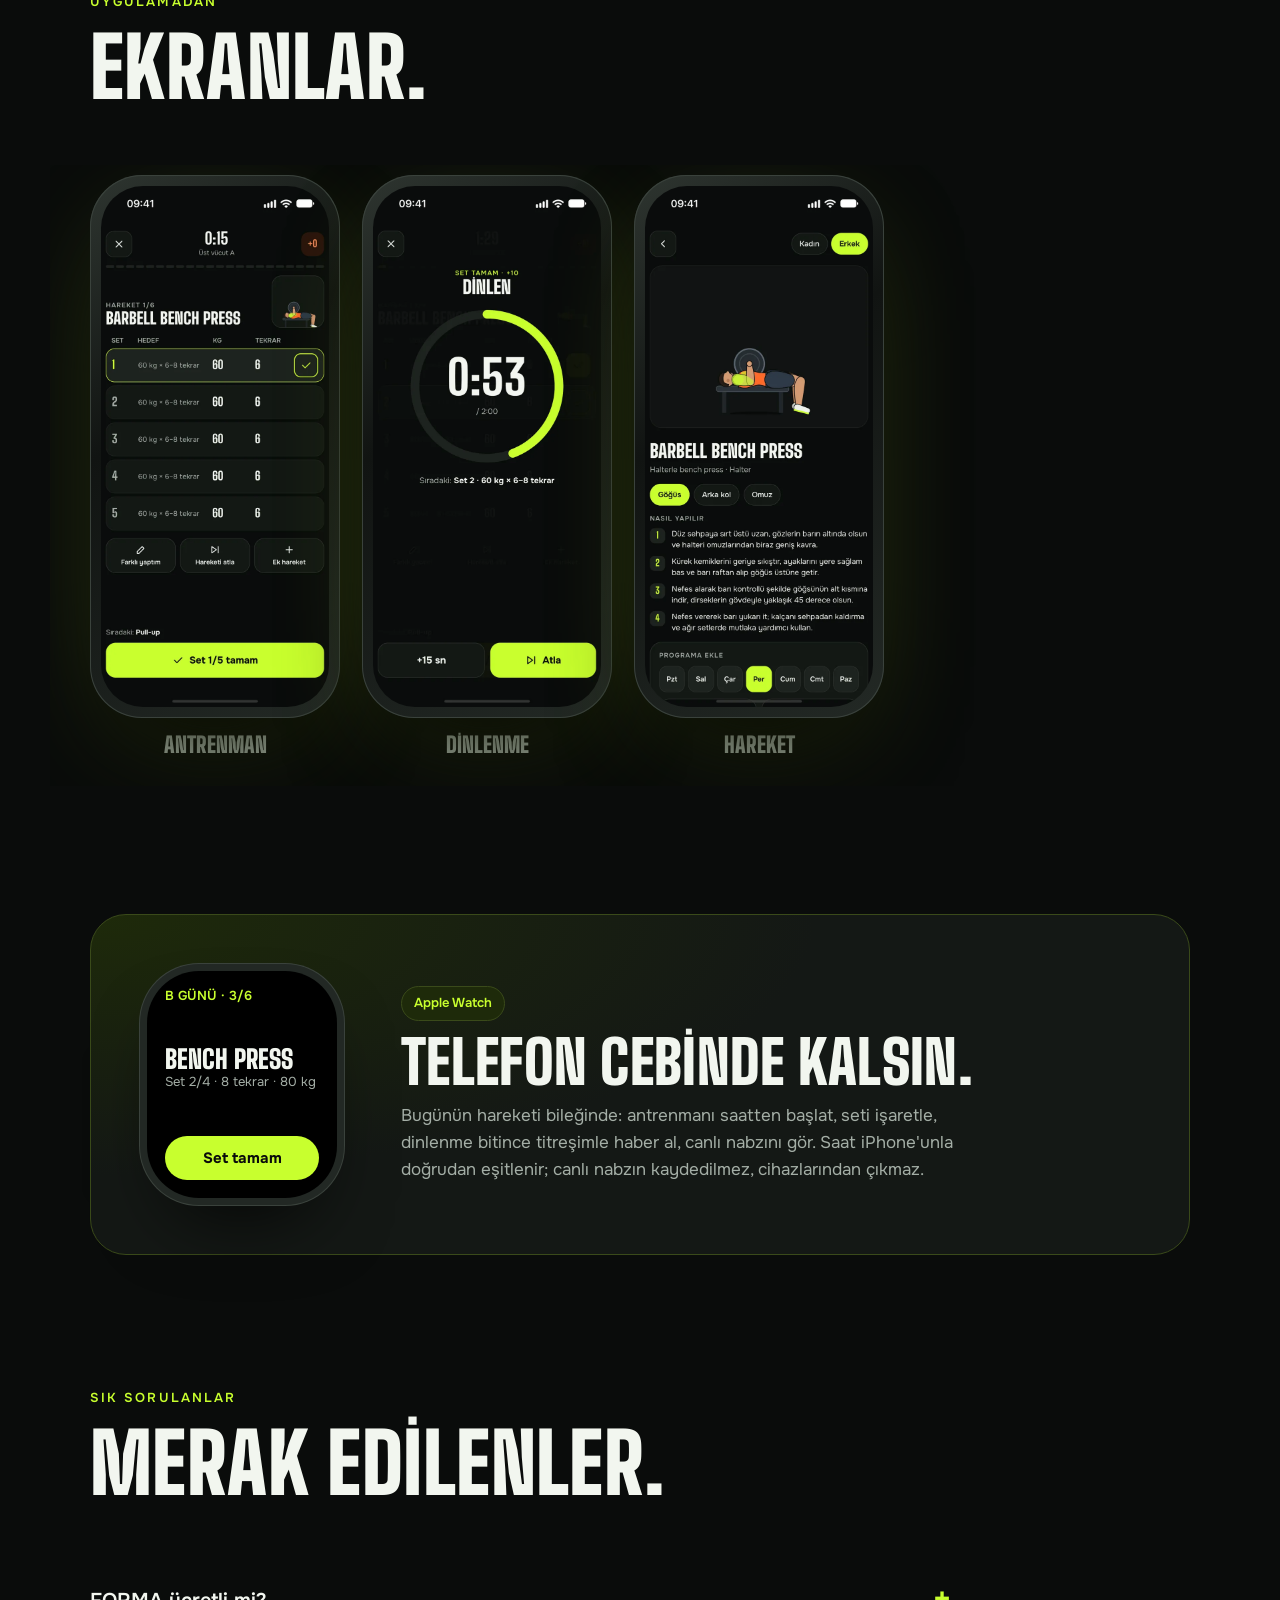
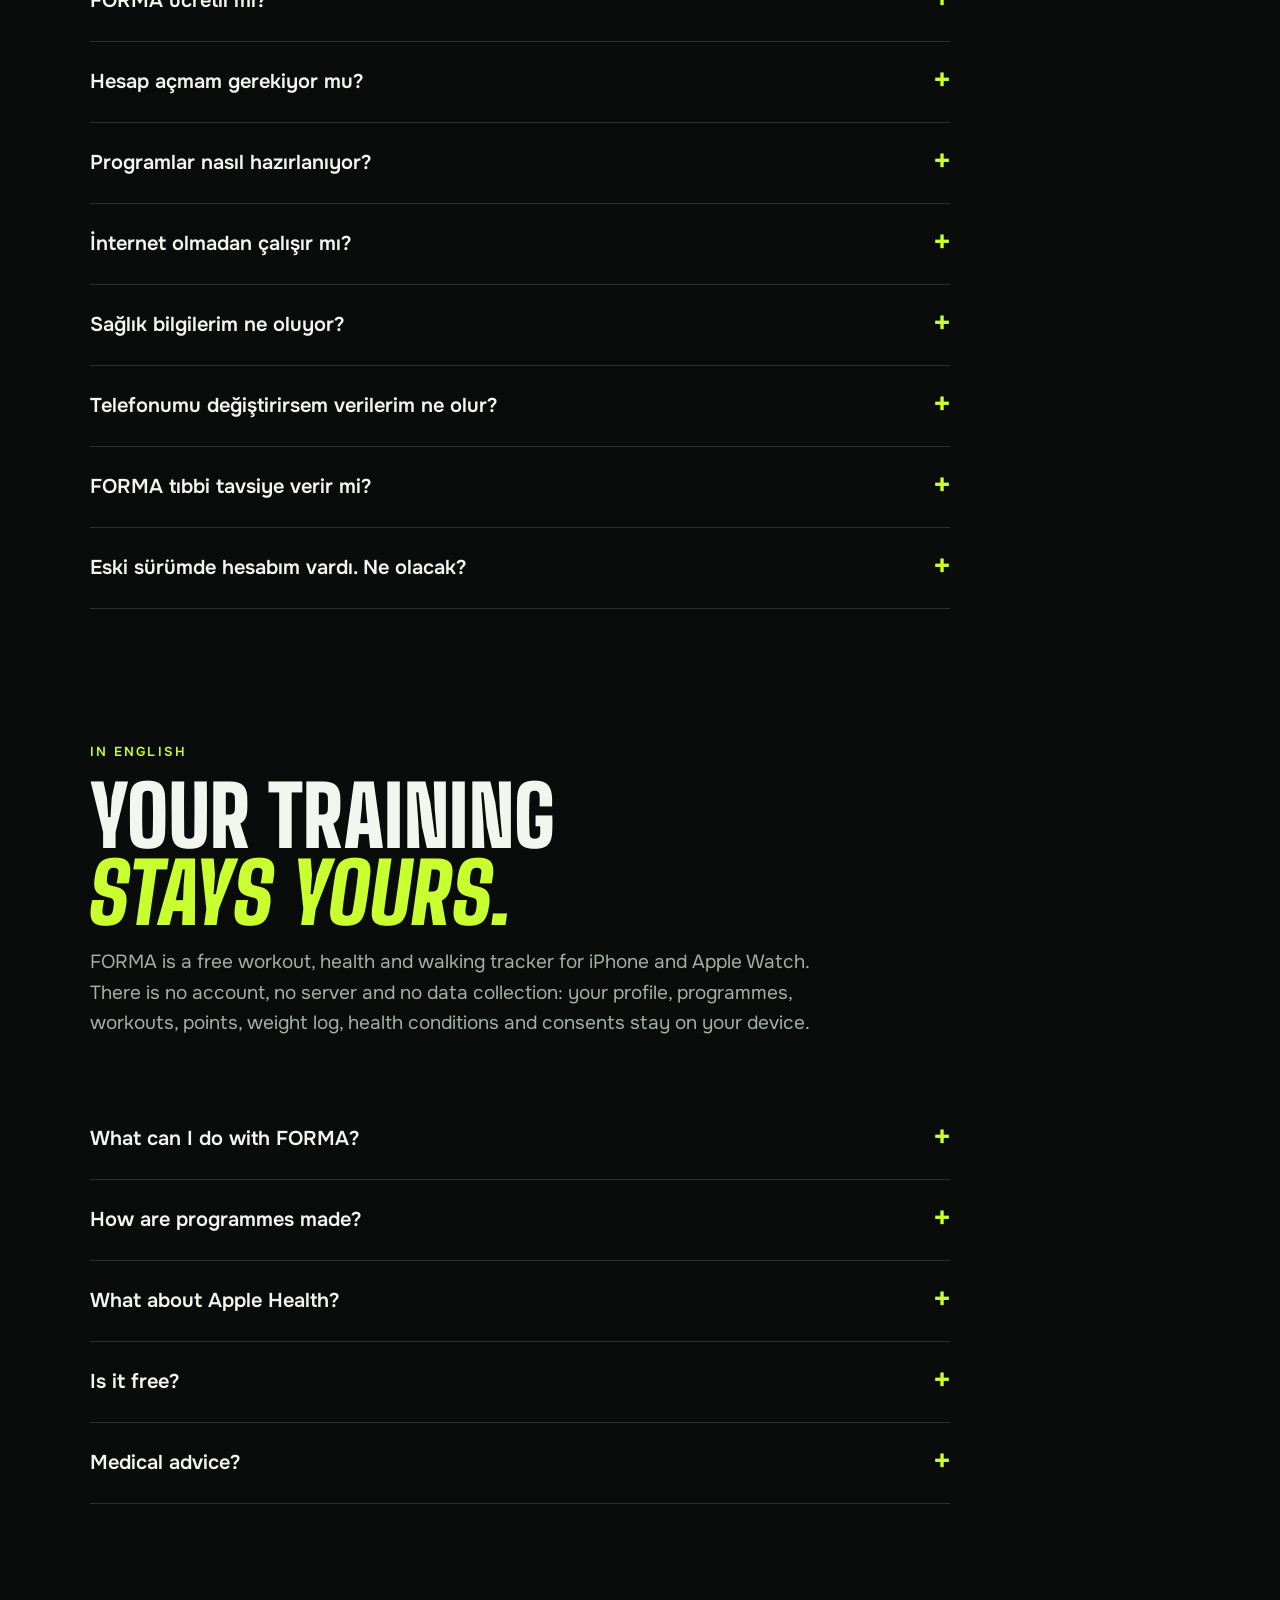
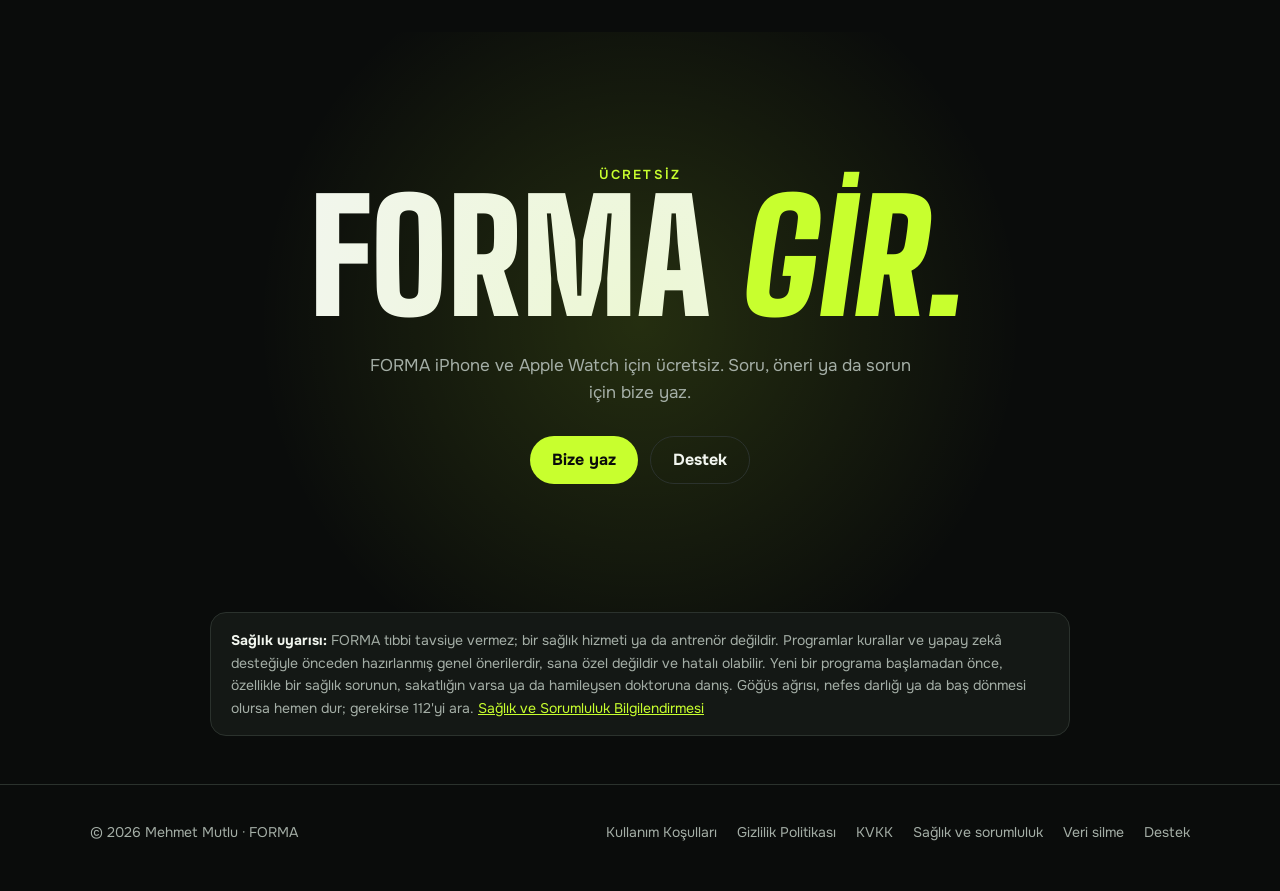
==== commit 267d274d: "Site güncellemesi: apps/site-local (3017af4)" ====
--- a/index.html
+++ b/index.html
@@ -46,7 +46,7 @@
       <h1 class="display"><span class="line">Antrenmanın</span><span class="line slant volt">sende kalır.</span></h1>
       <p class="lead">FORMA; hazır programlarla, set set takiple ve Apple Watch ile çalışan özel antrenman koçun. Hesap açmazsın, verilerin hiçbir sunucuya gitmez, internet olmadan da çalışır.</p>
       <div class="cta">
-        <a class="btn btn-volt" href="#indir">FORMA'yı al</a>
+        <a class="btn btn-volt" href="https://apps.apple.com/app/id6823314255" rel="noopener">App Store'dan indir</a>
         <a class="btn btn-ghost" href="#gizlilik">Verilerim ne oluyor?</a>
       </div>
       <div class="store-note"><span class="dot"></span>iPhone ve Apple Watch için</div>
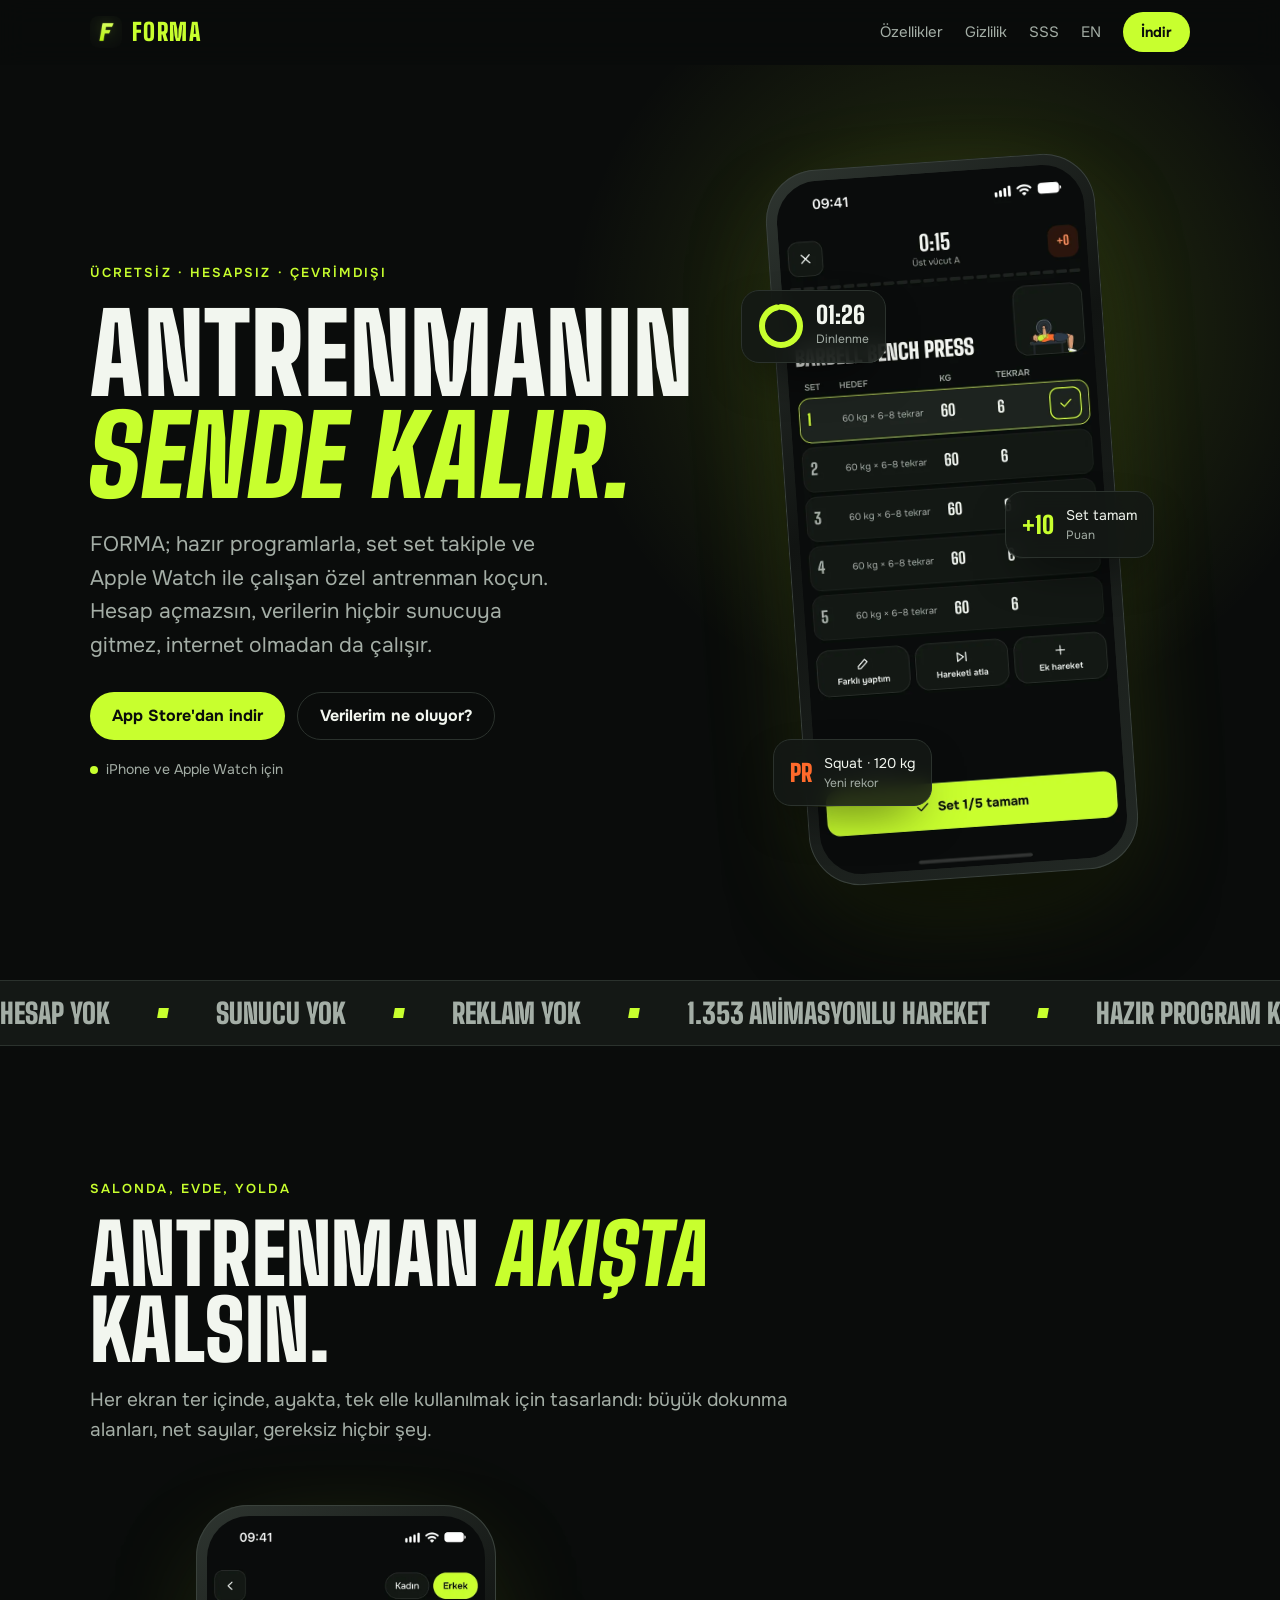
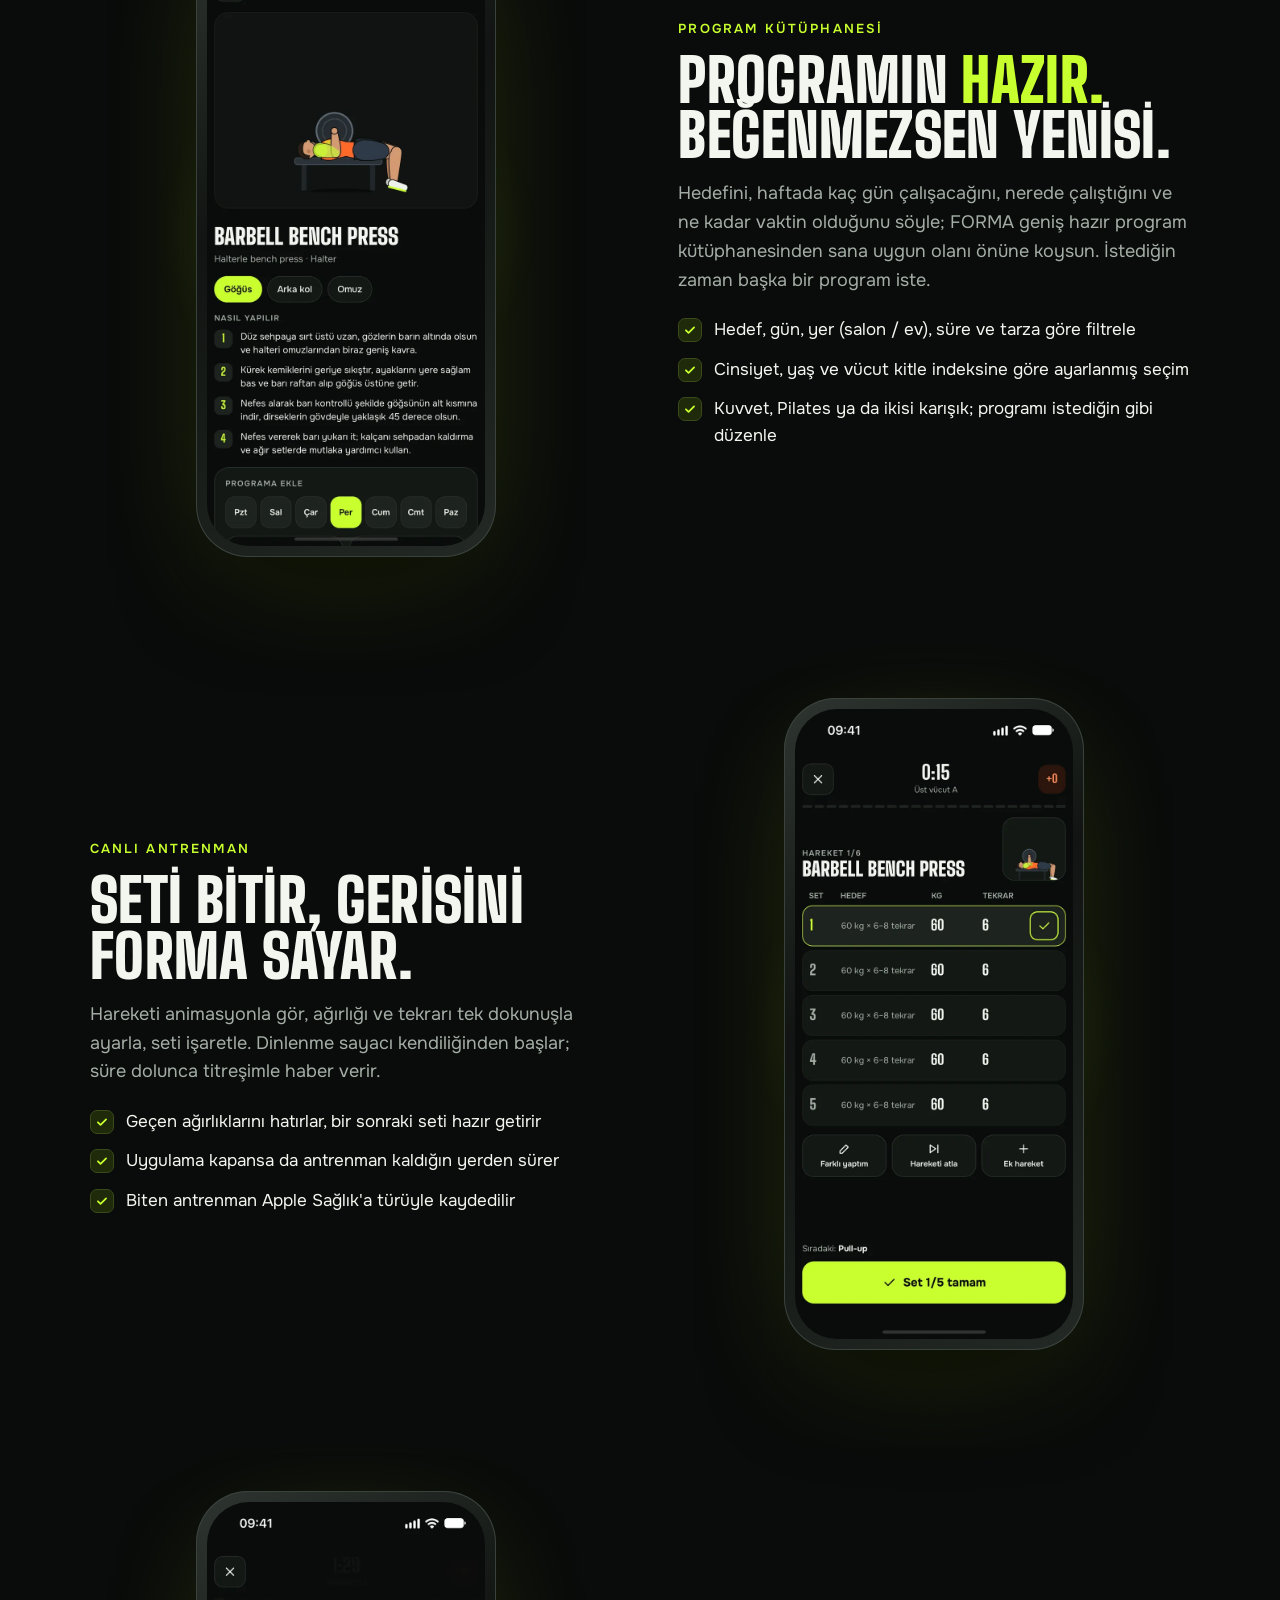
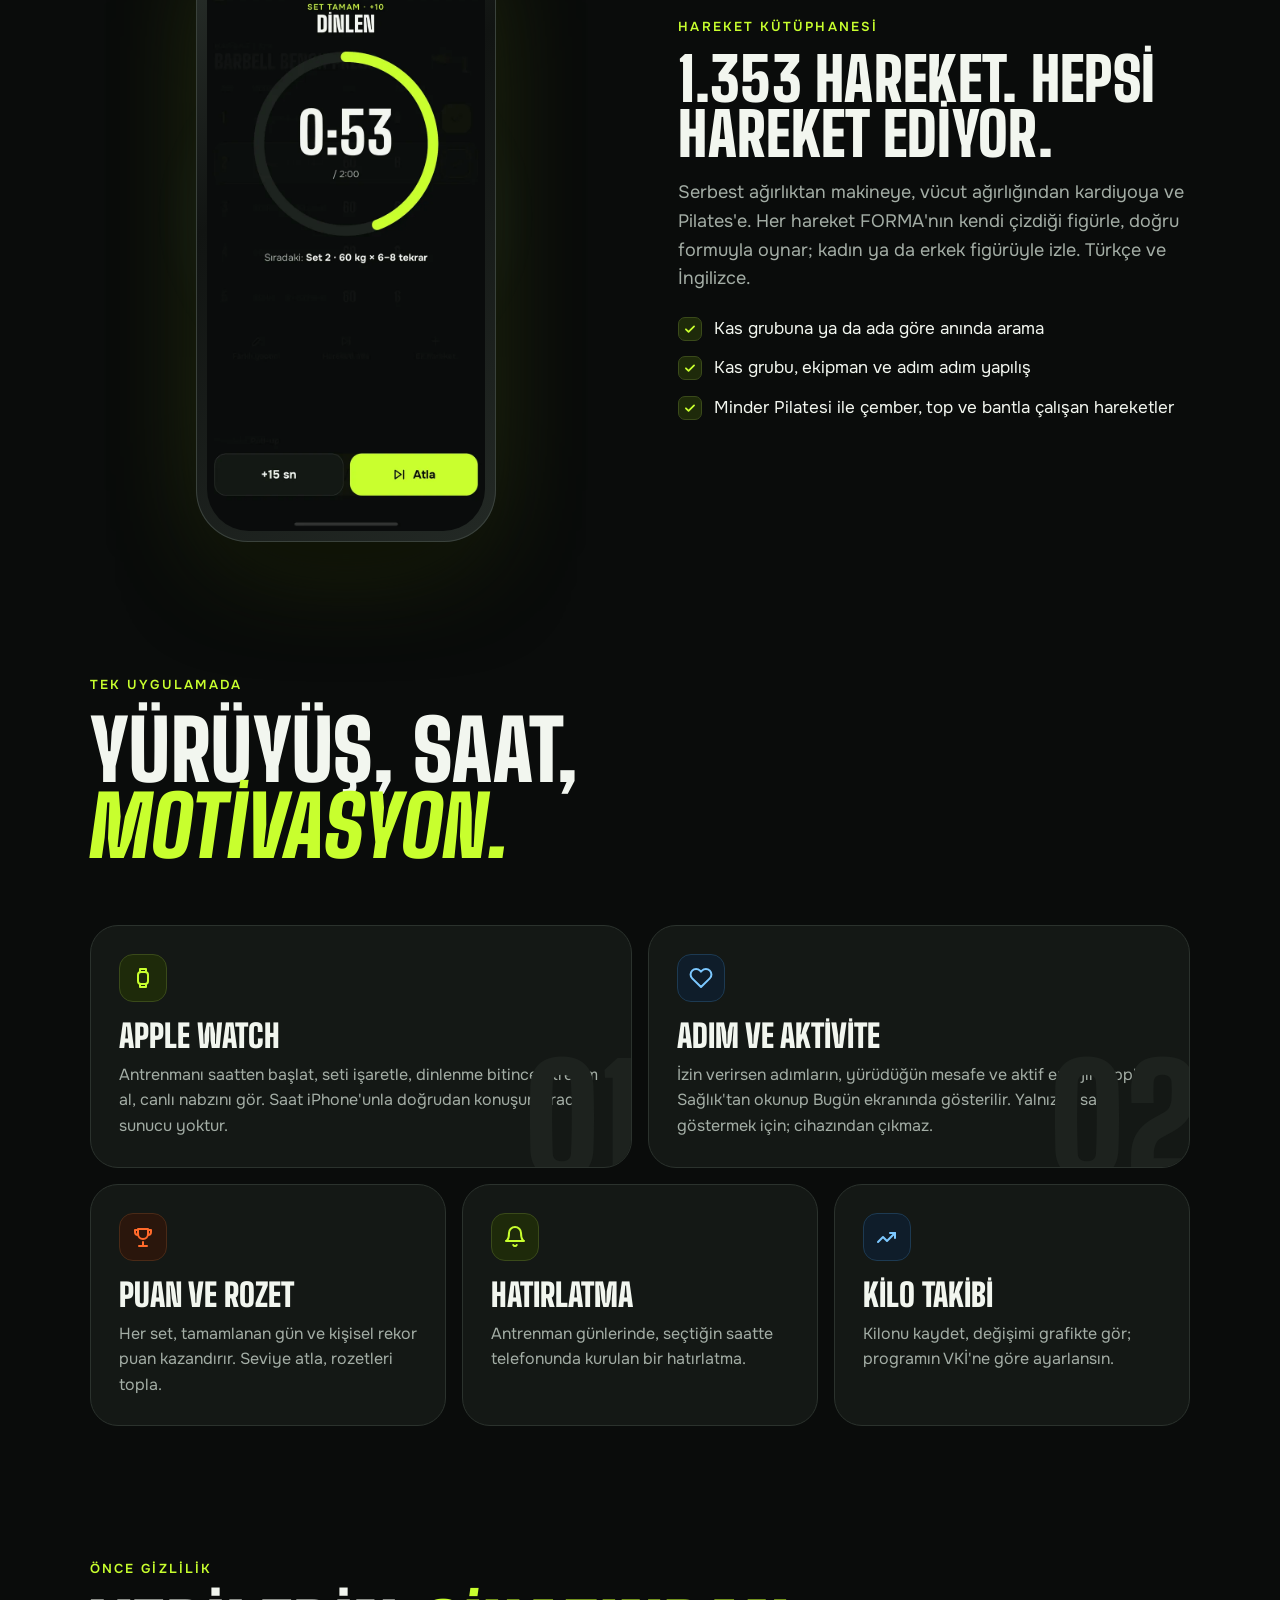
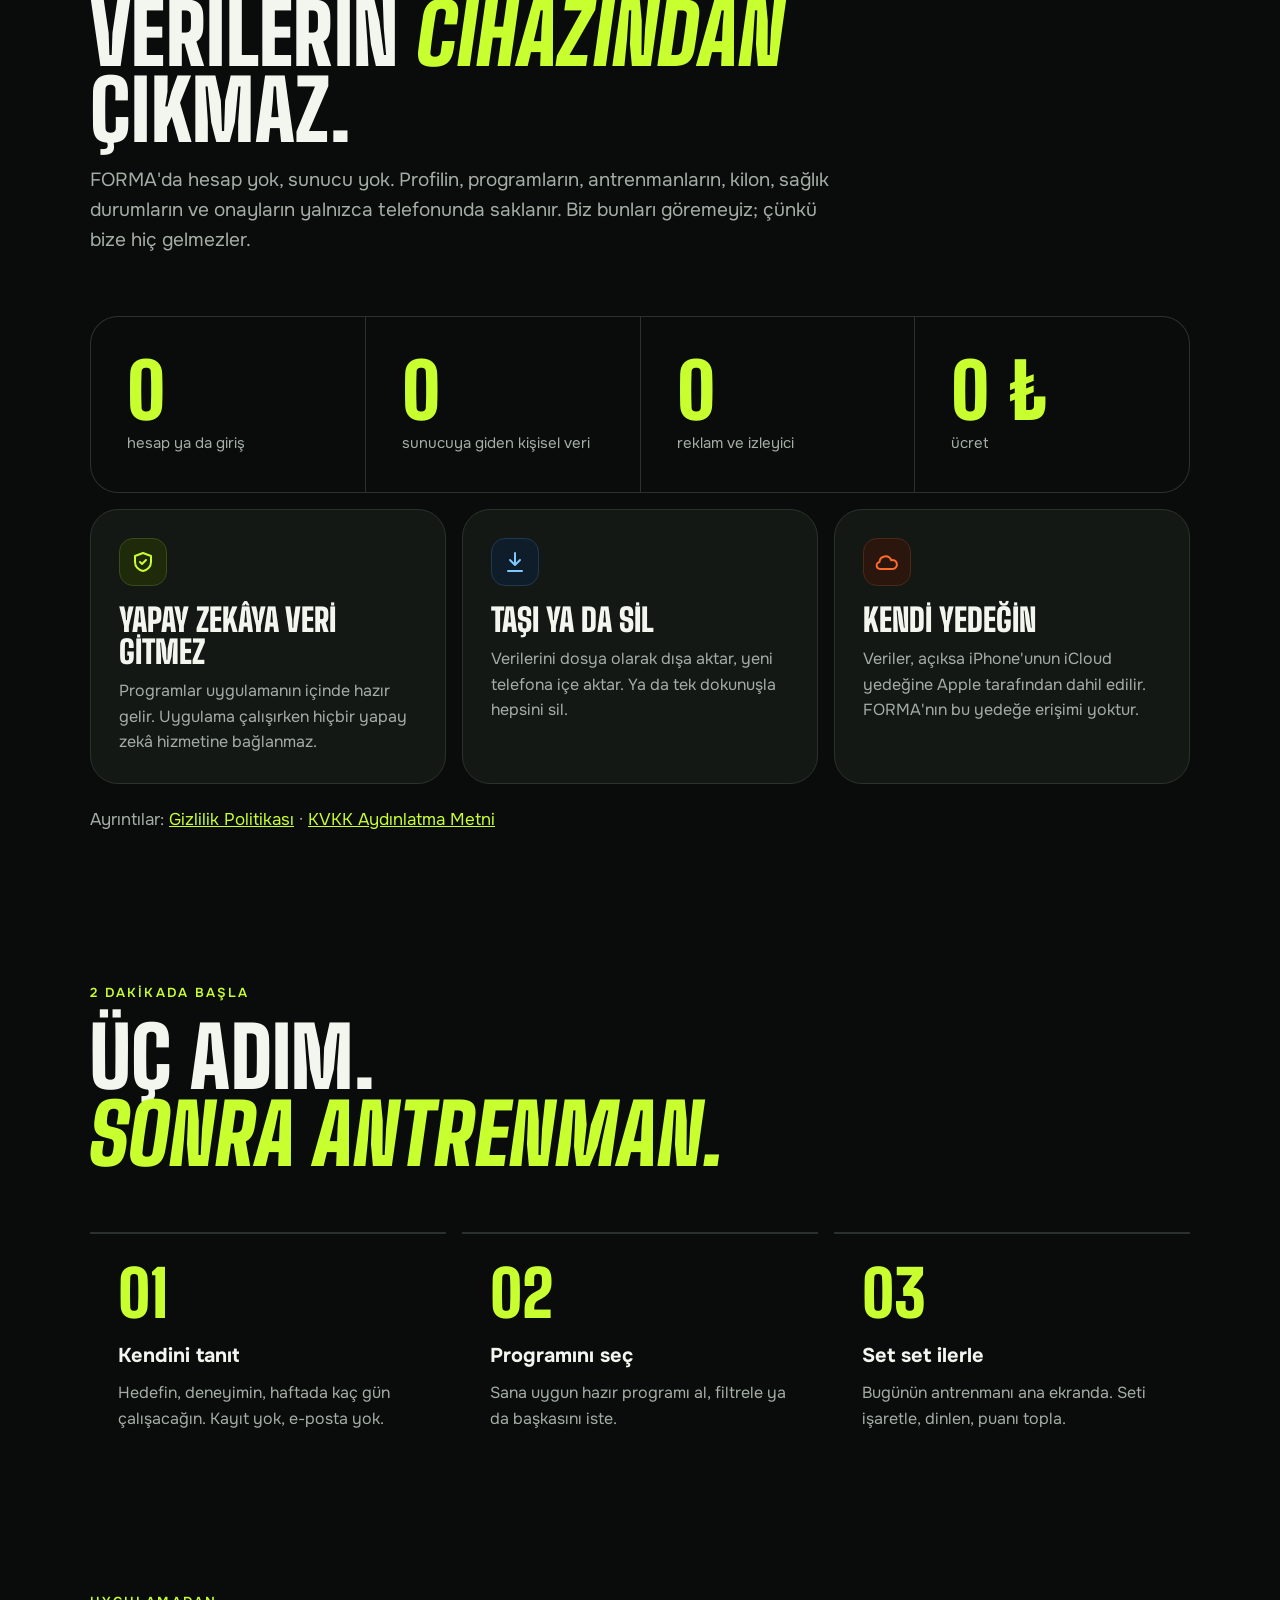
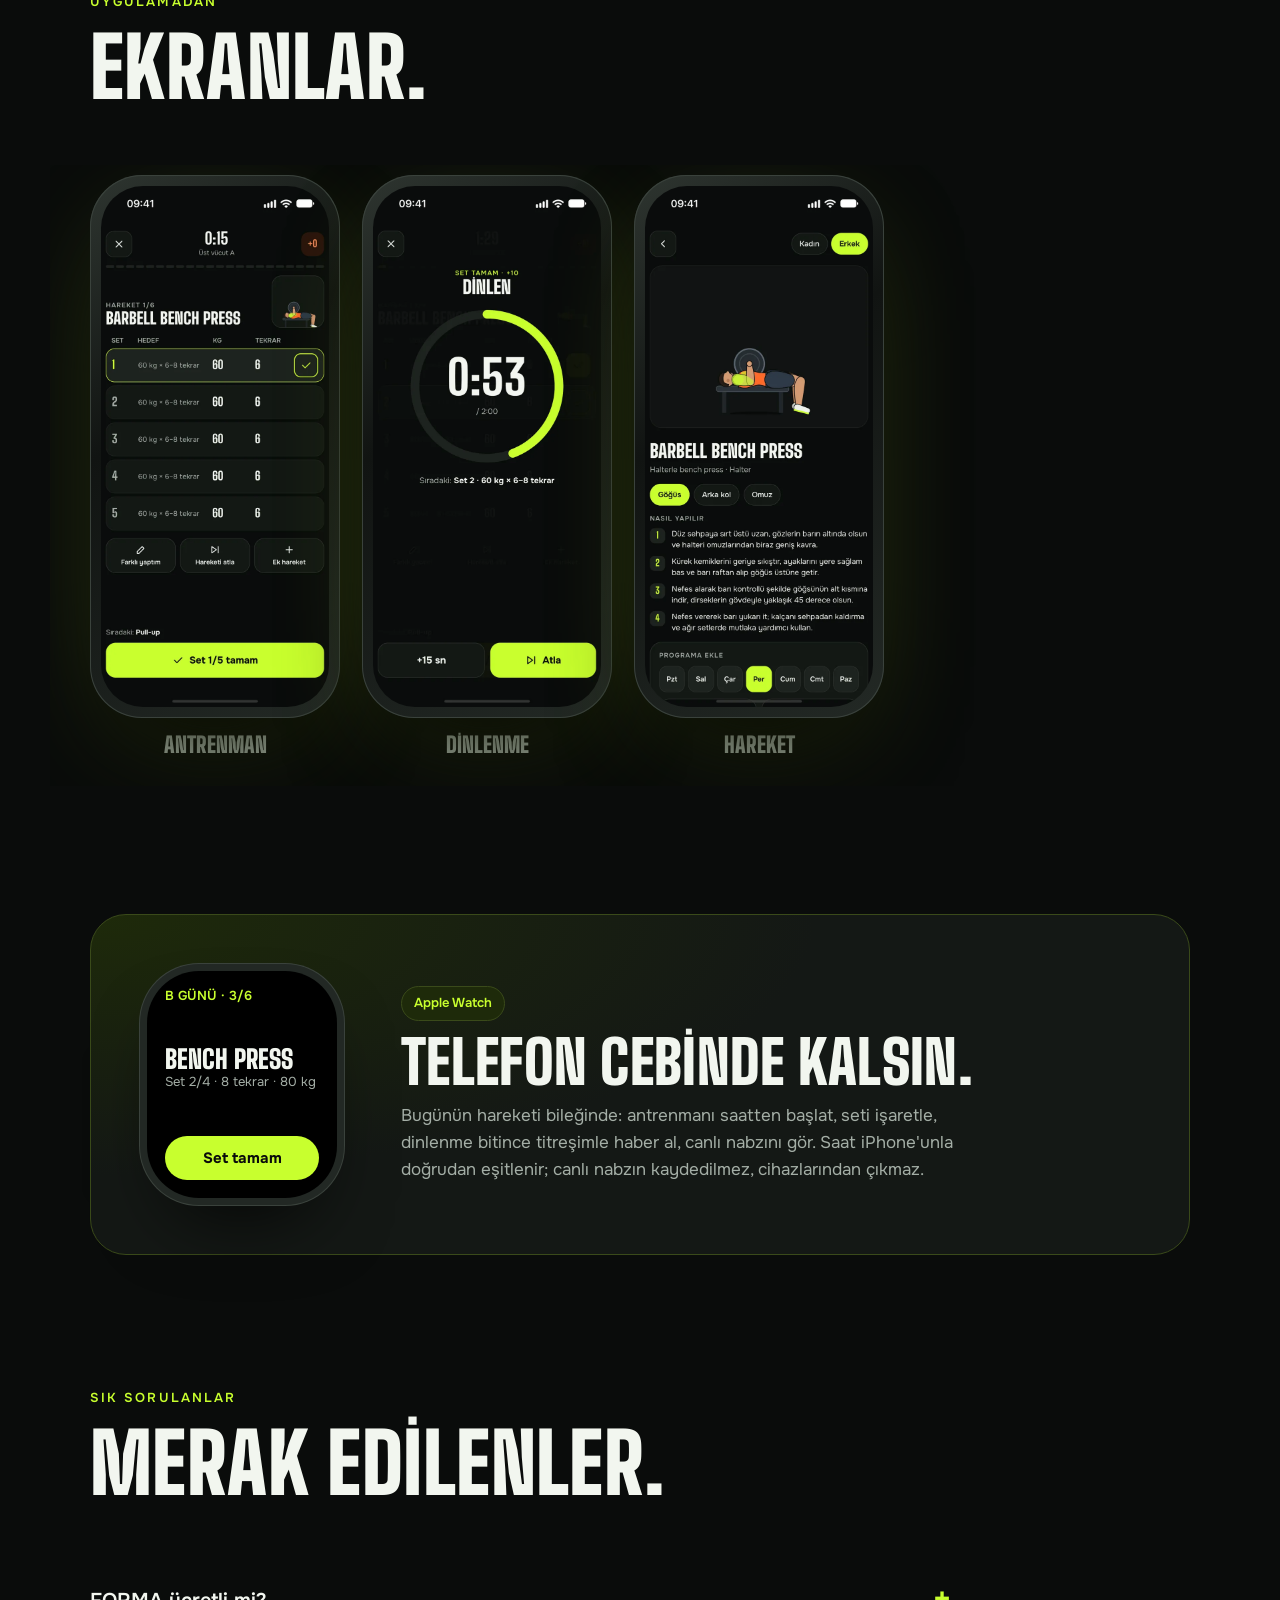
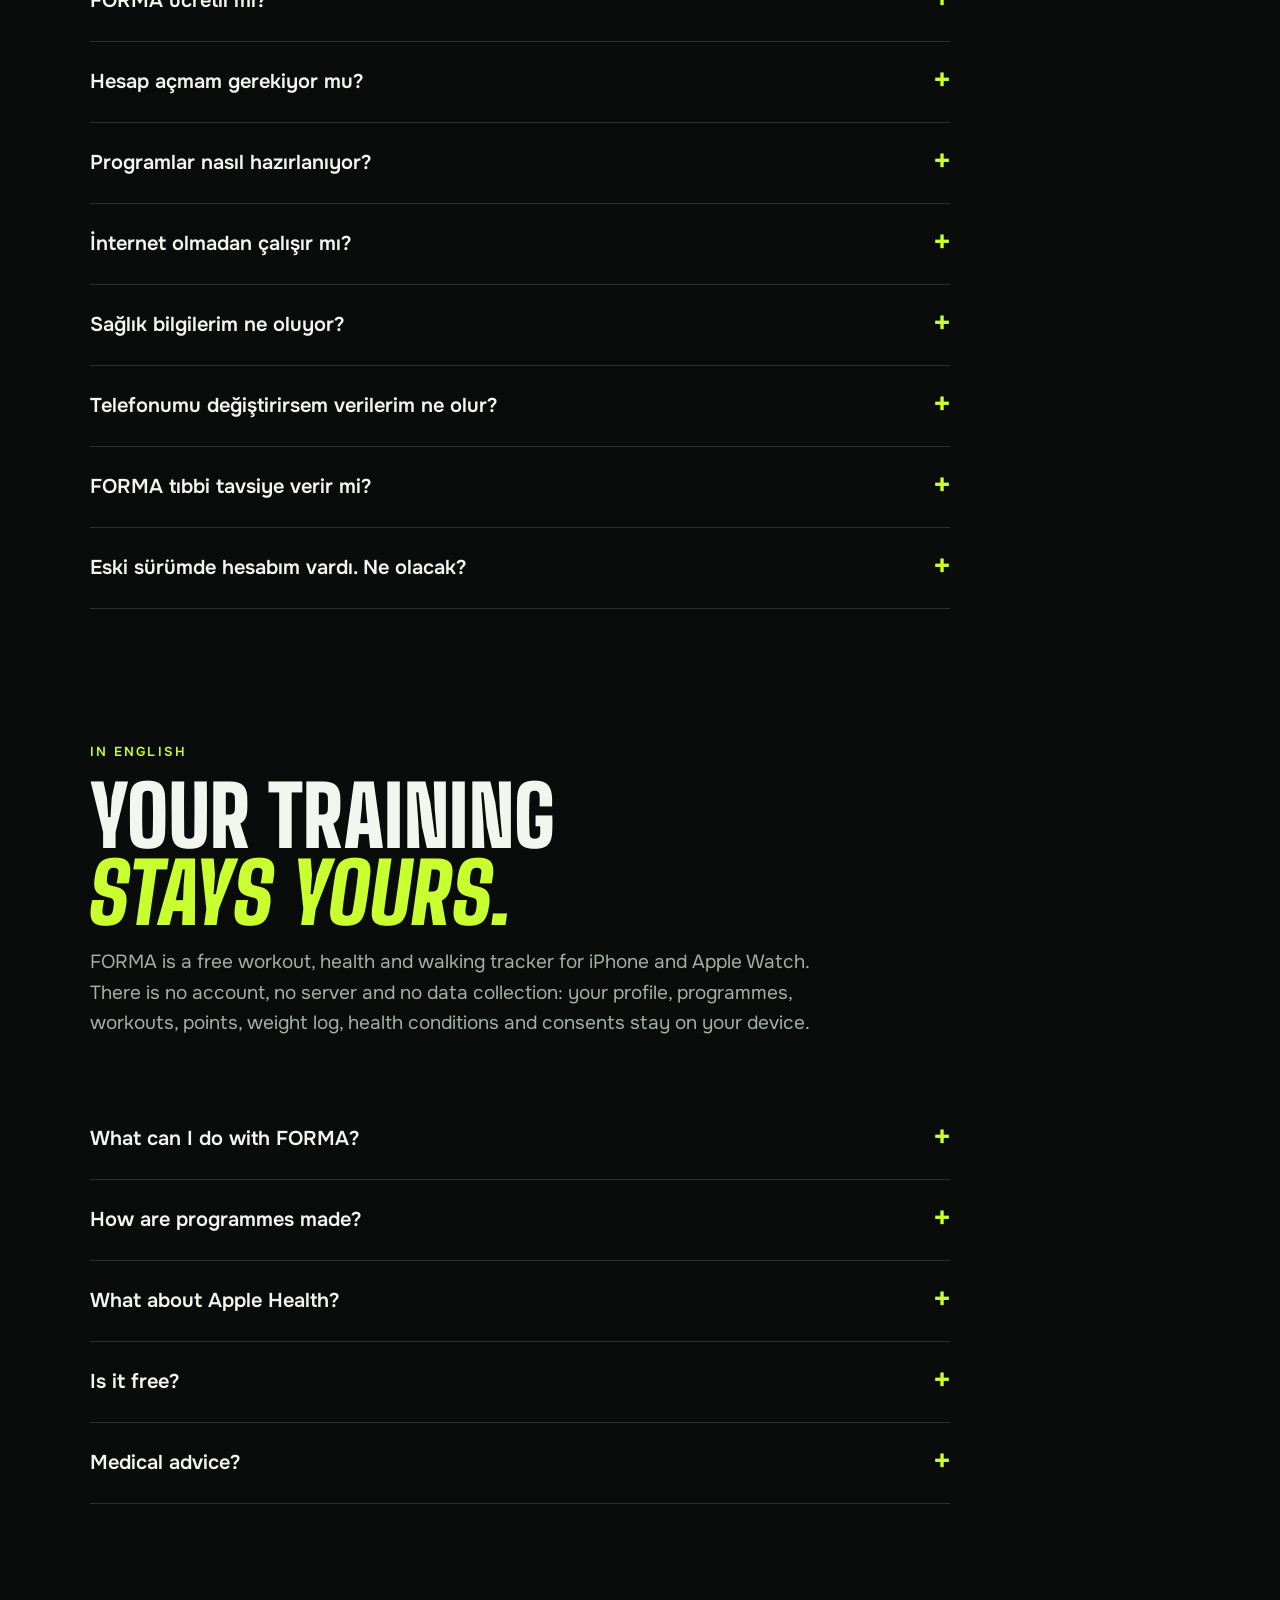
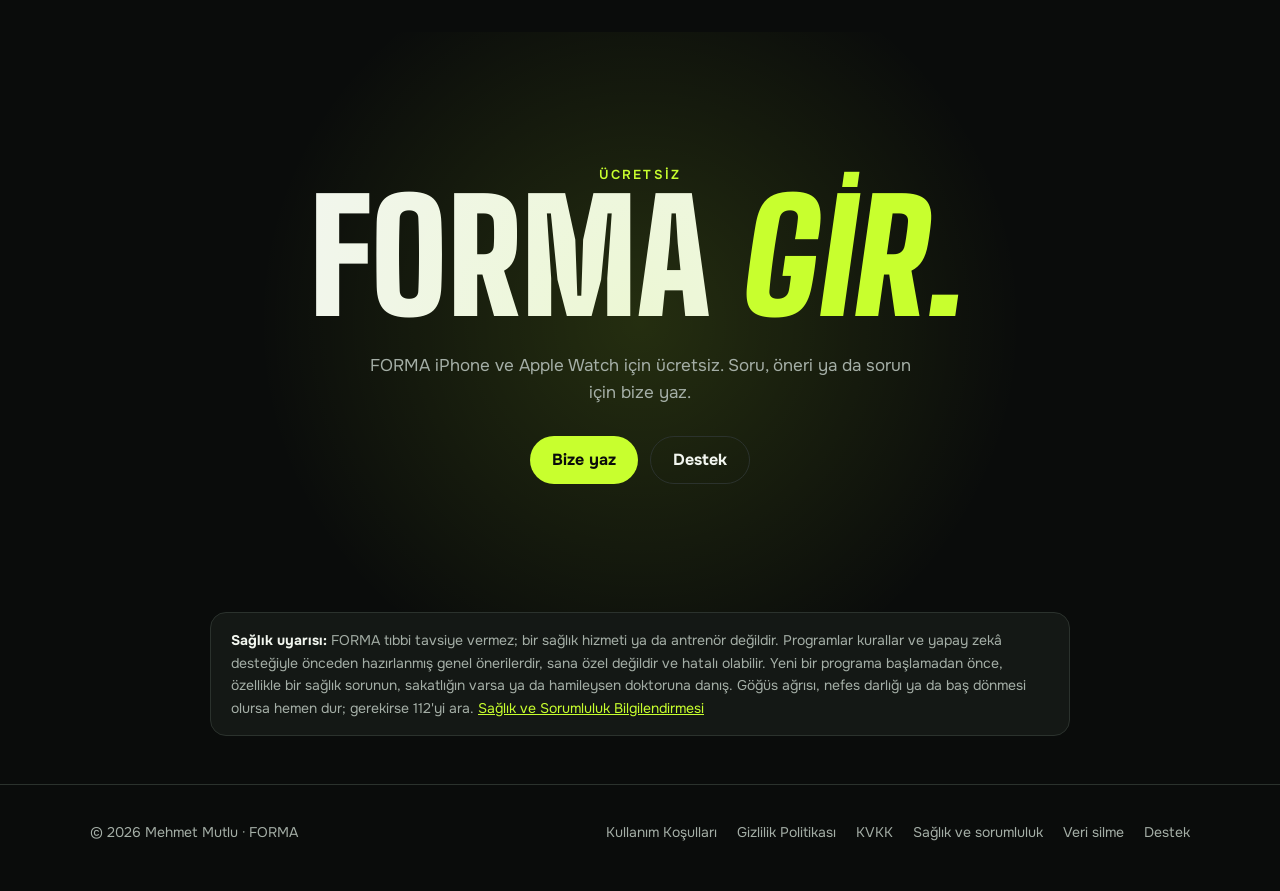
==== commit 704dd61b: "Site güncellemesi: apps/site-local (f5e7838)" ====
--- a/index.html
+++ b/index.html
@@ -10,7 +10,7 @@
 <meta property="og:title" content="FORMA · Özel, çevrimdışı, ücretsiz antrenman koçu">
 <meta property="og:description" content="Hazır programlar, set set takip, Apple Watch ve 1.353 animasyonlu hareket. Hesap yok, sunucu yok, reklam yok.">
 <meta property="og:type" content="website">
-<meta property="og:image" content="https://mhmtmutlu.github.io/forma-app/og.png">
+<meta property="og:image" content="https://forma.mm-apps.com/og.png">
 <meta property="og:image:width" content="1200">
 <meta property="og:image:height" content="630">
 <meta name="twitter:card" content="summary_large_image">
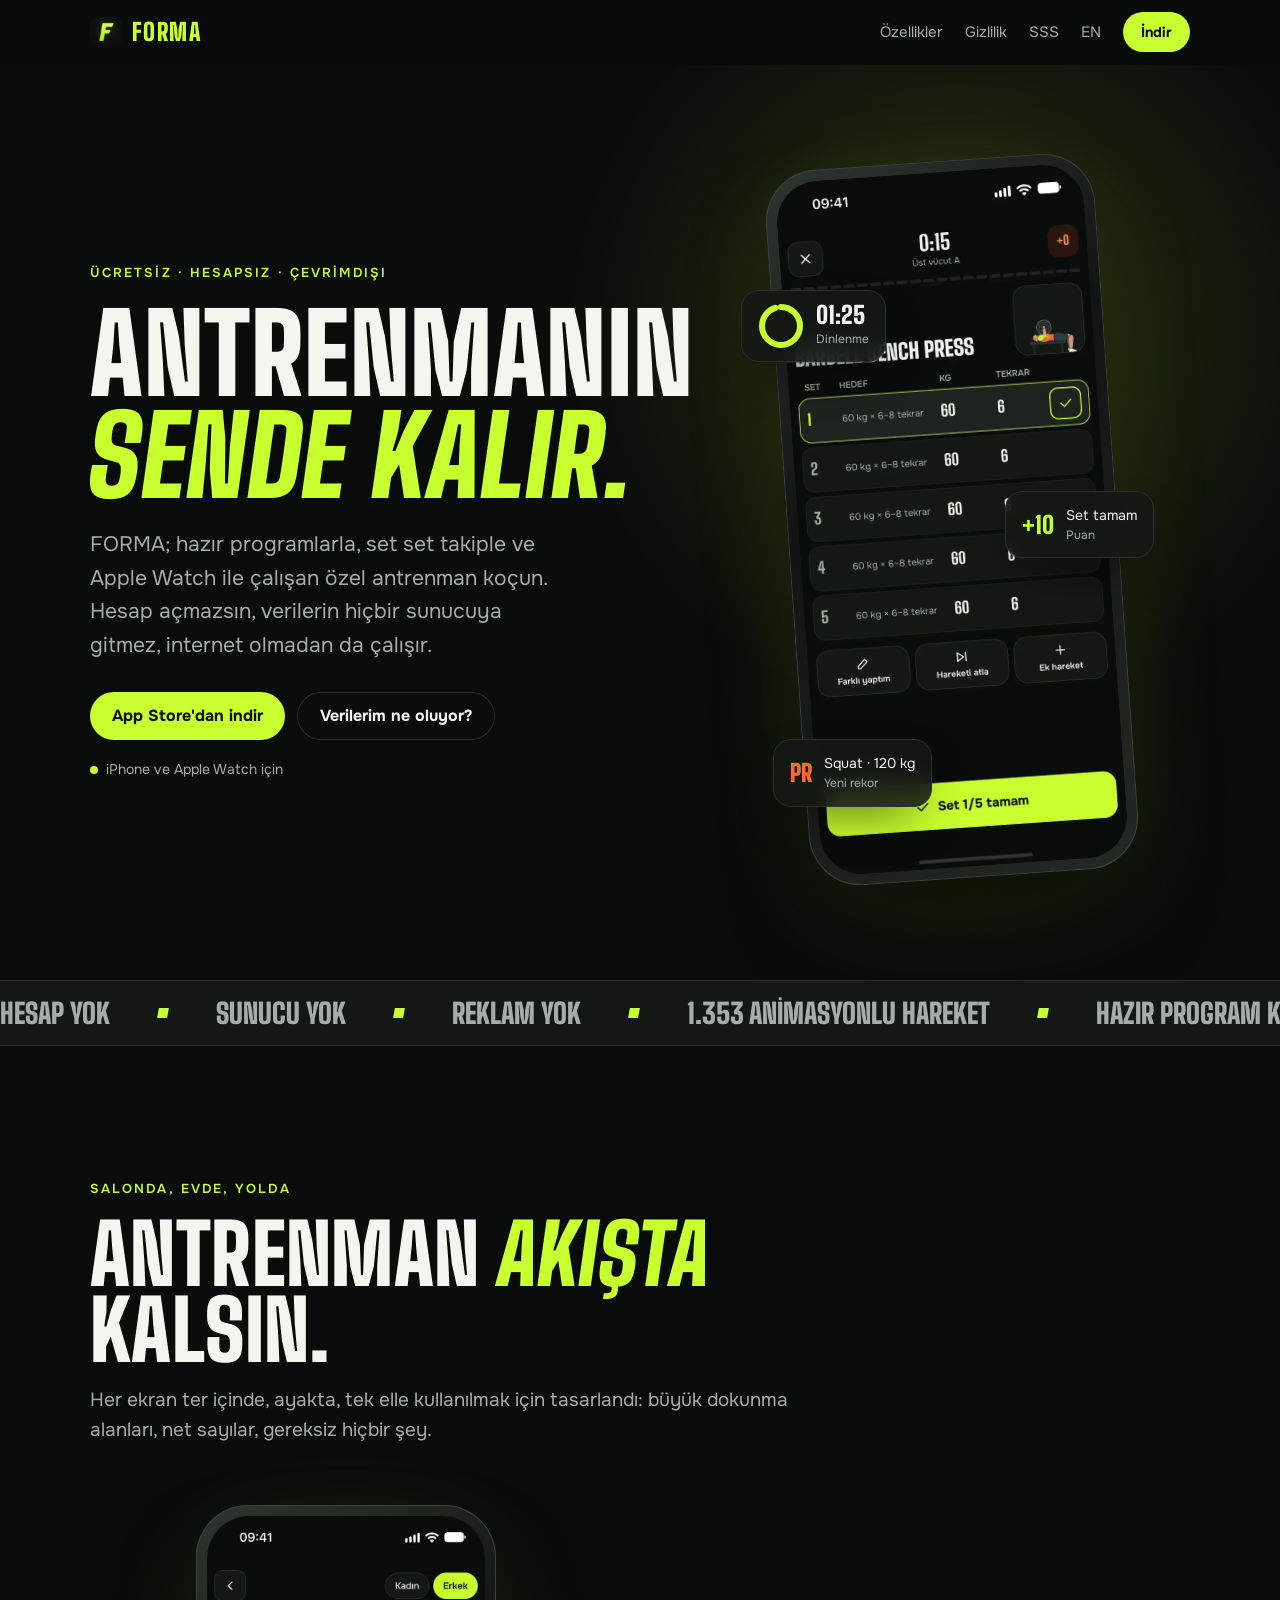
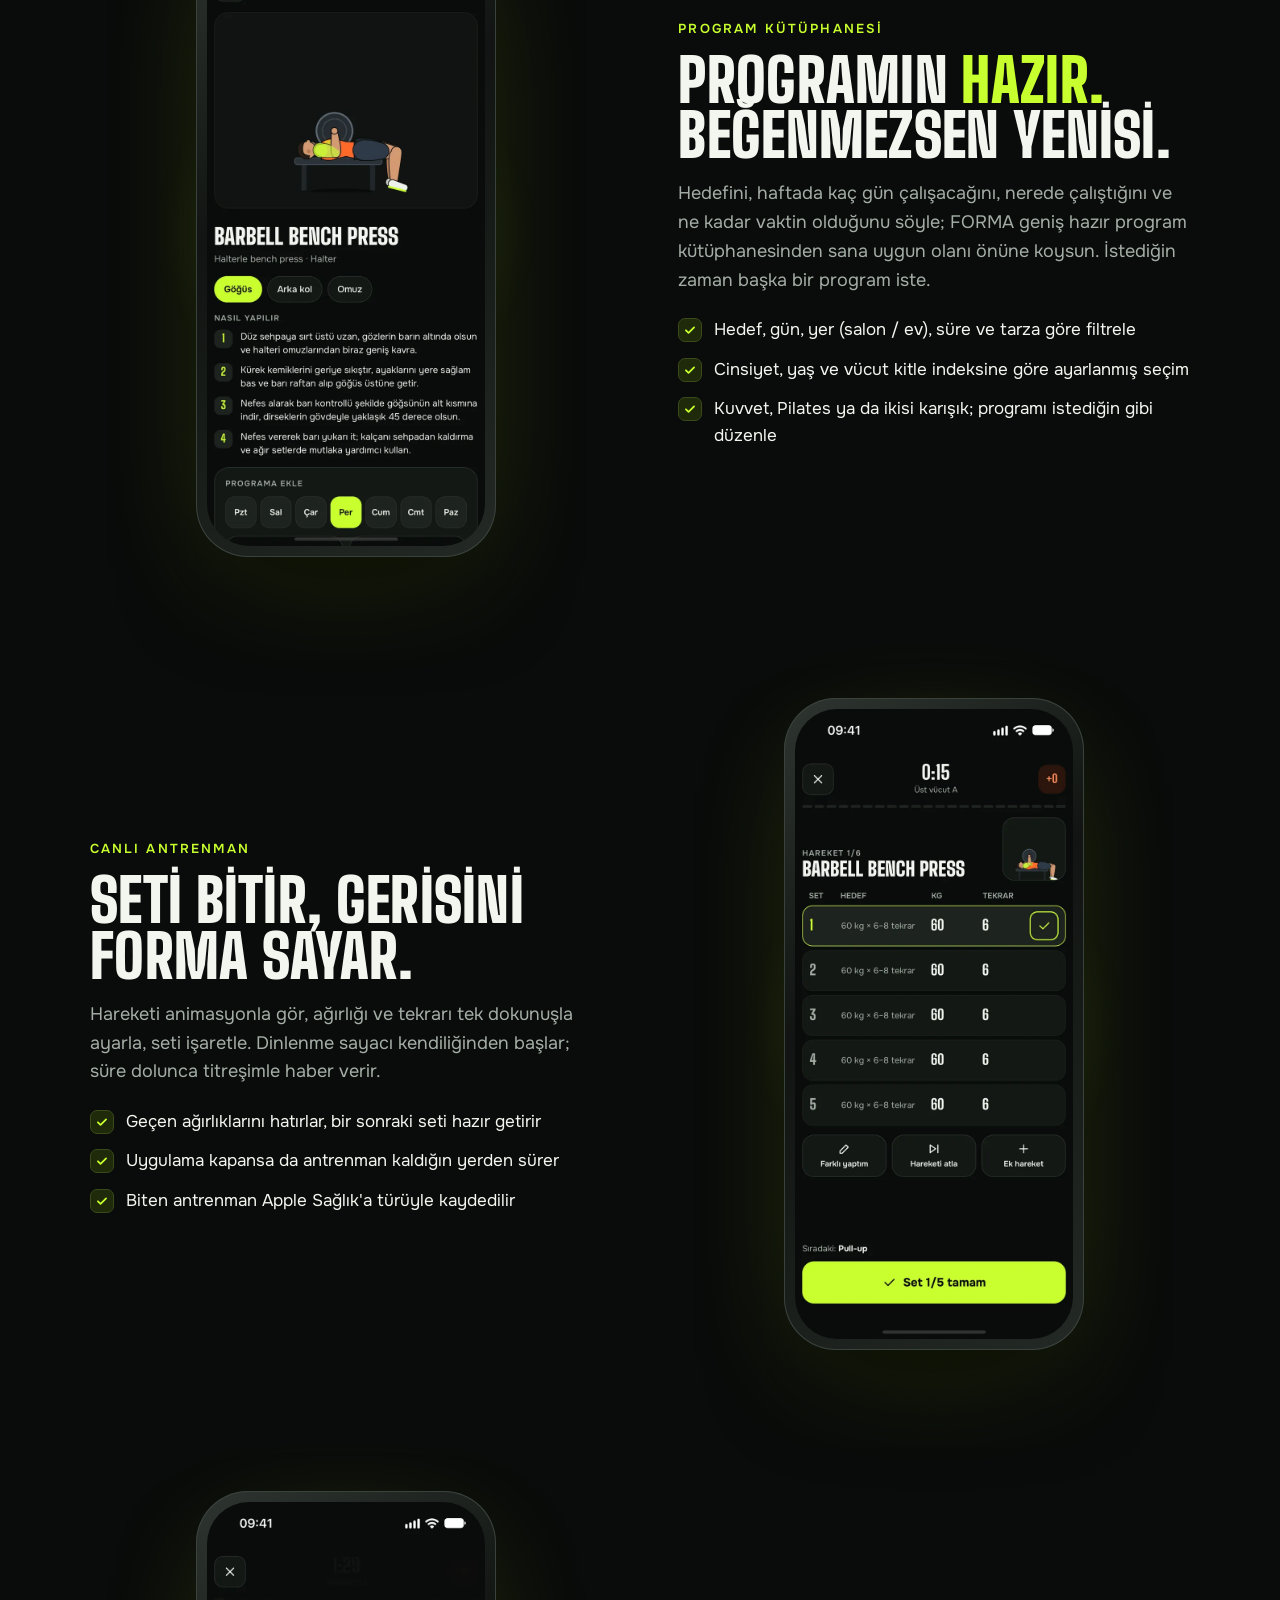
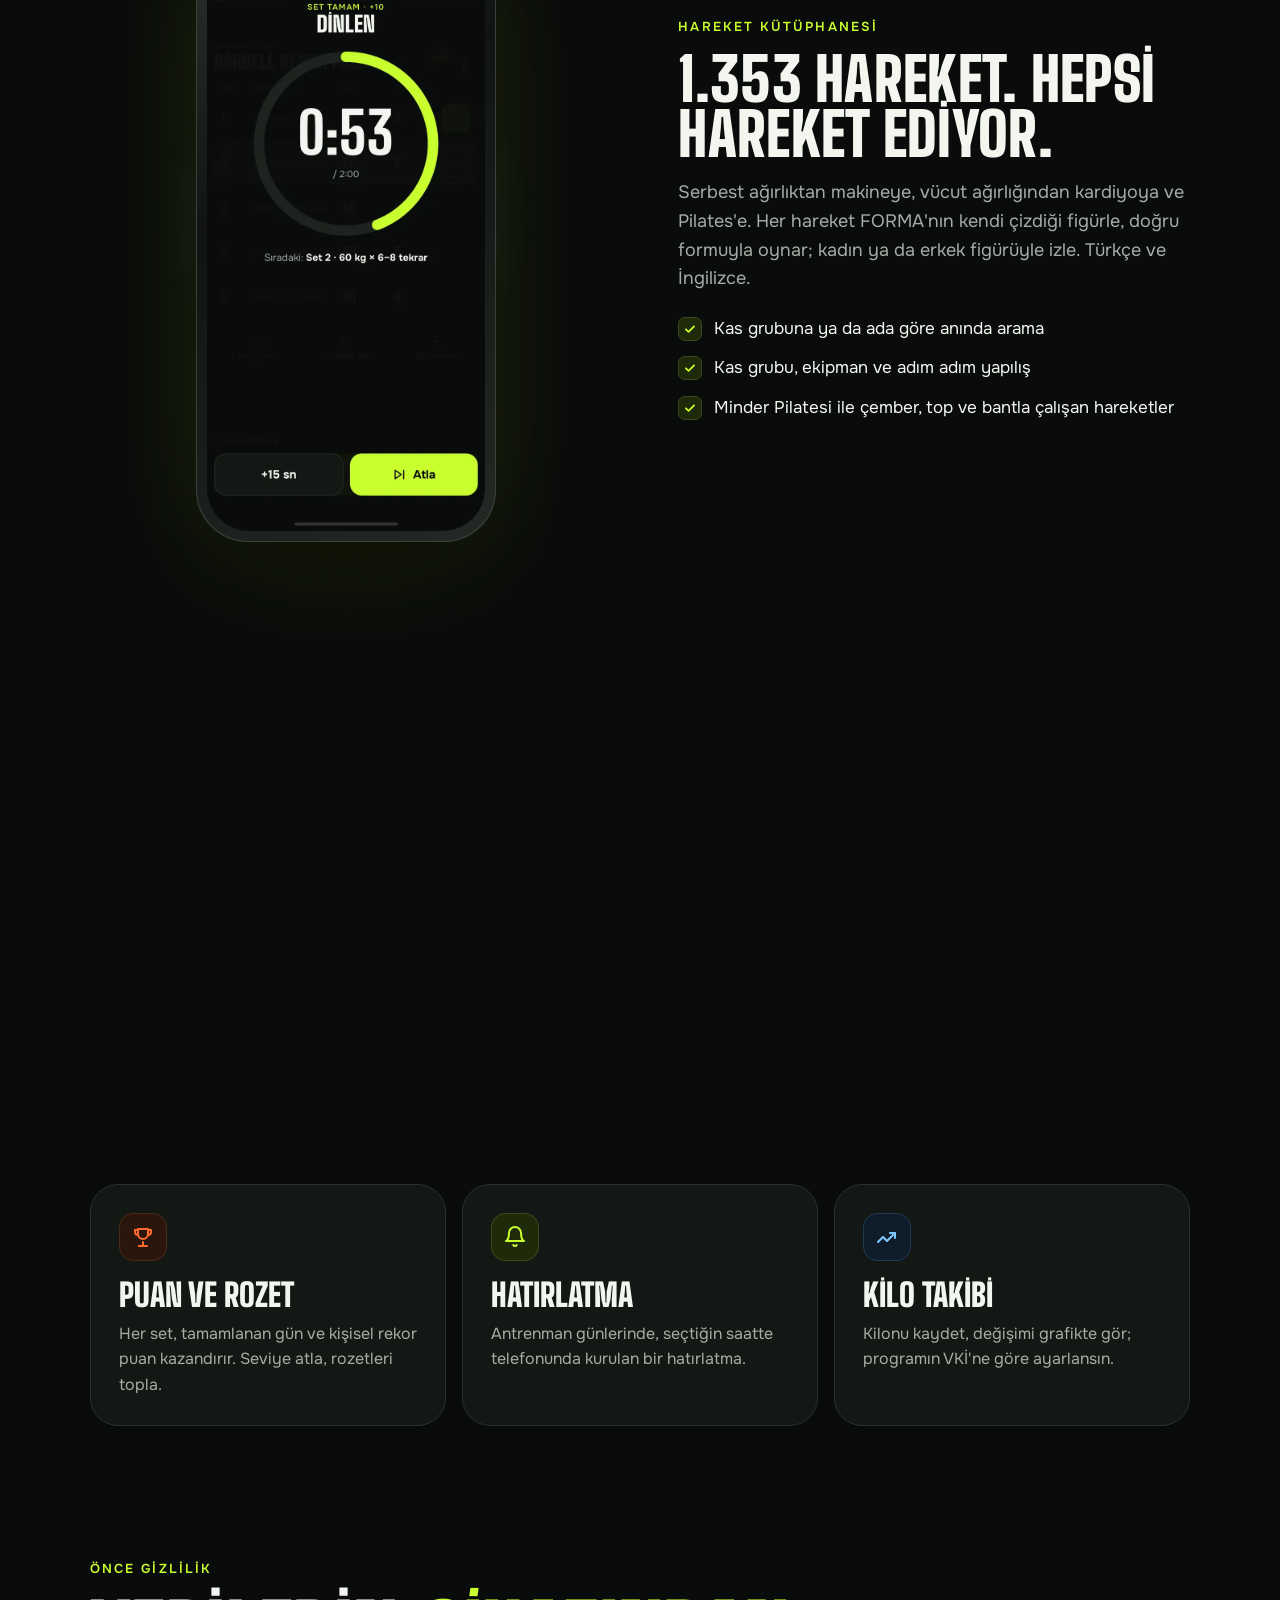
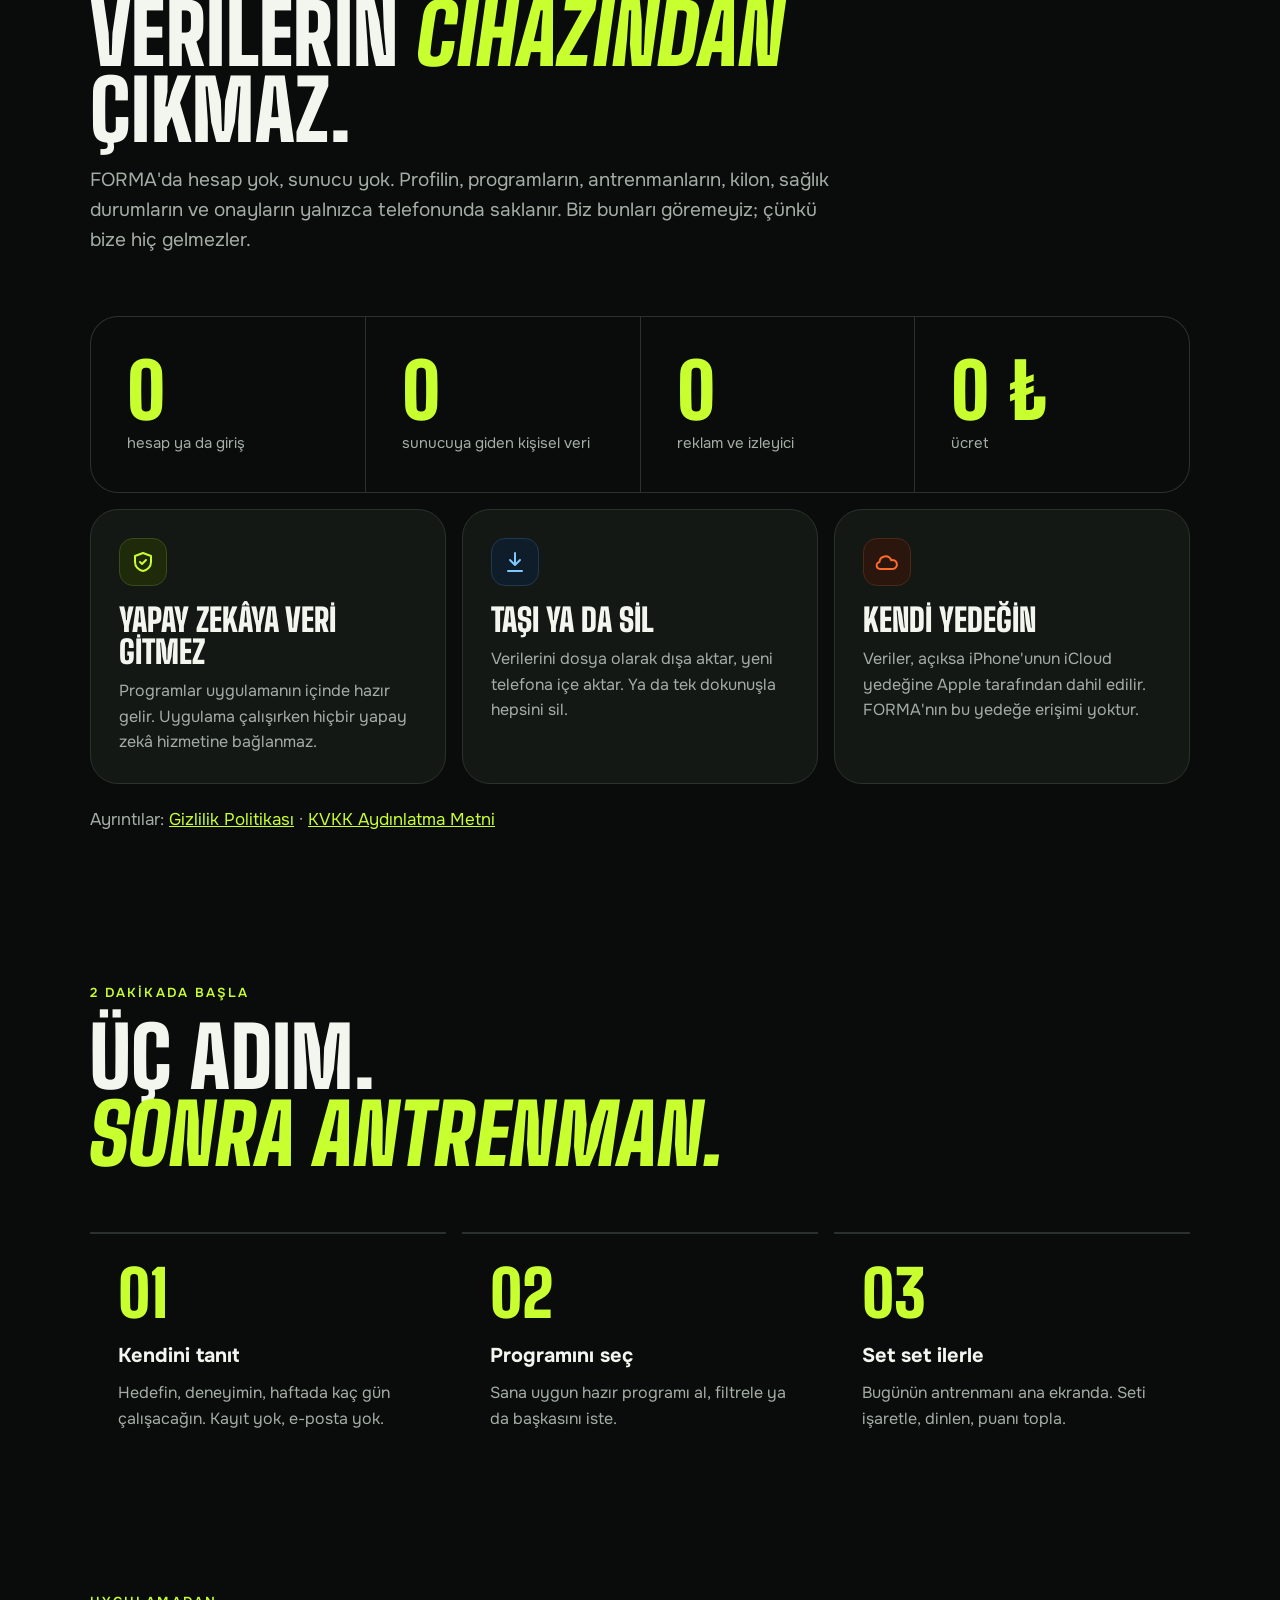
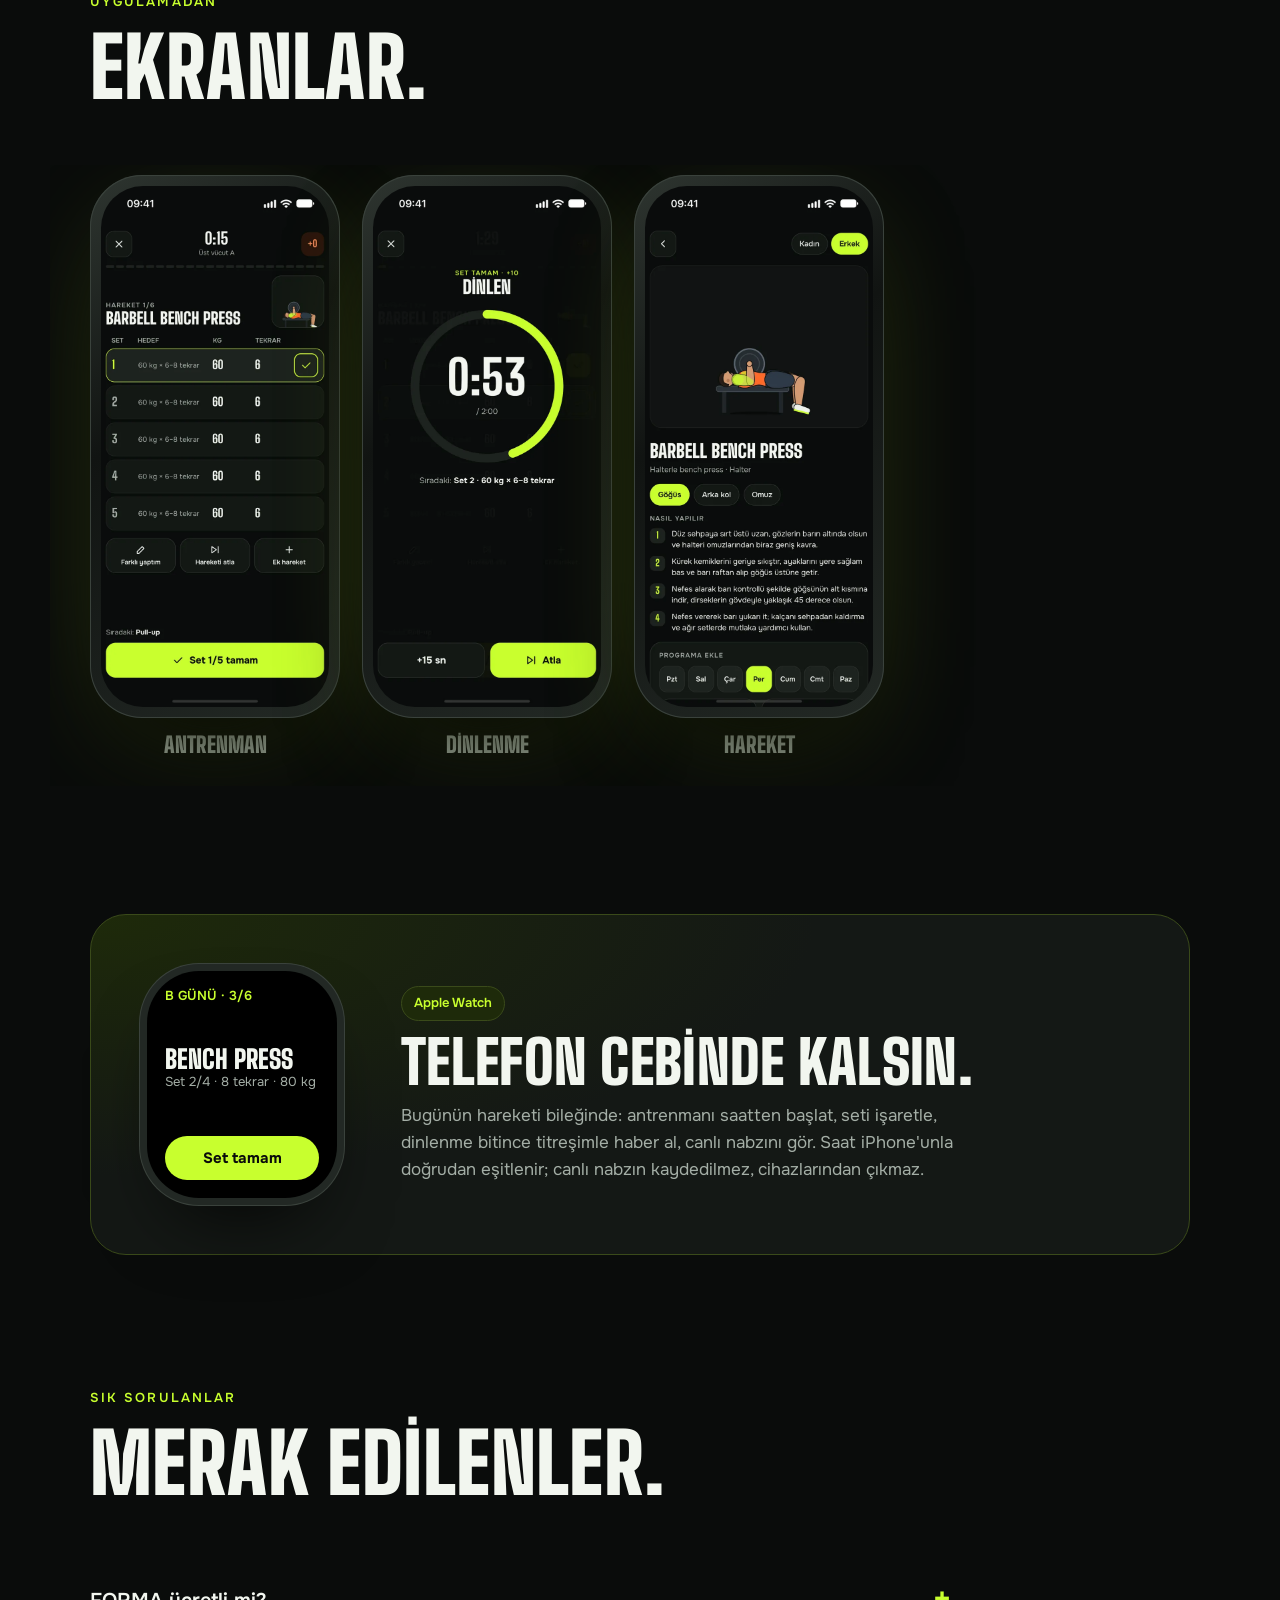
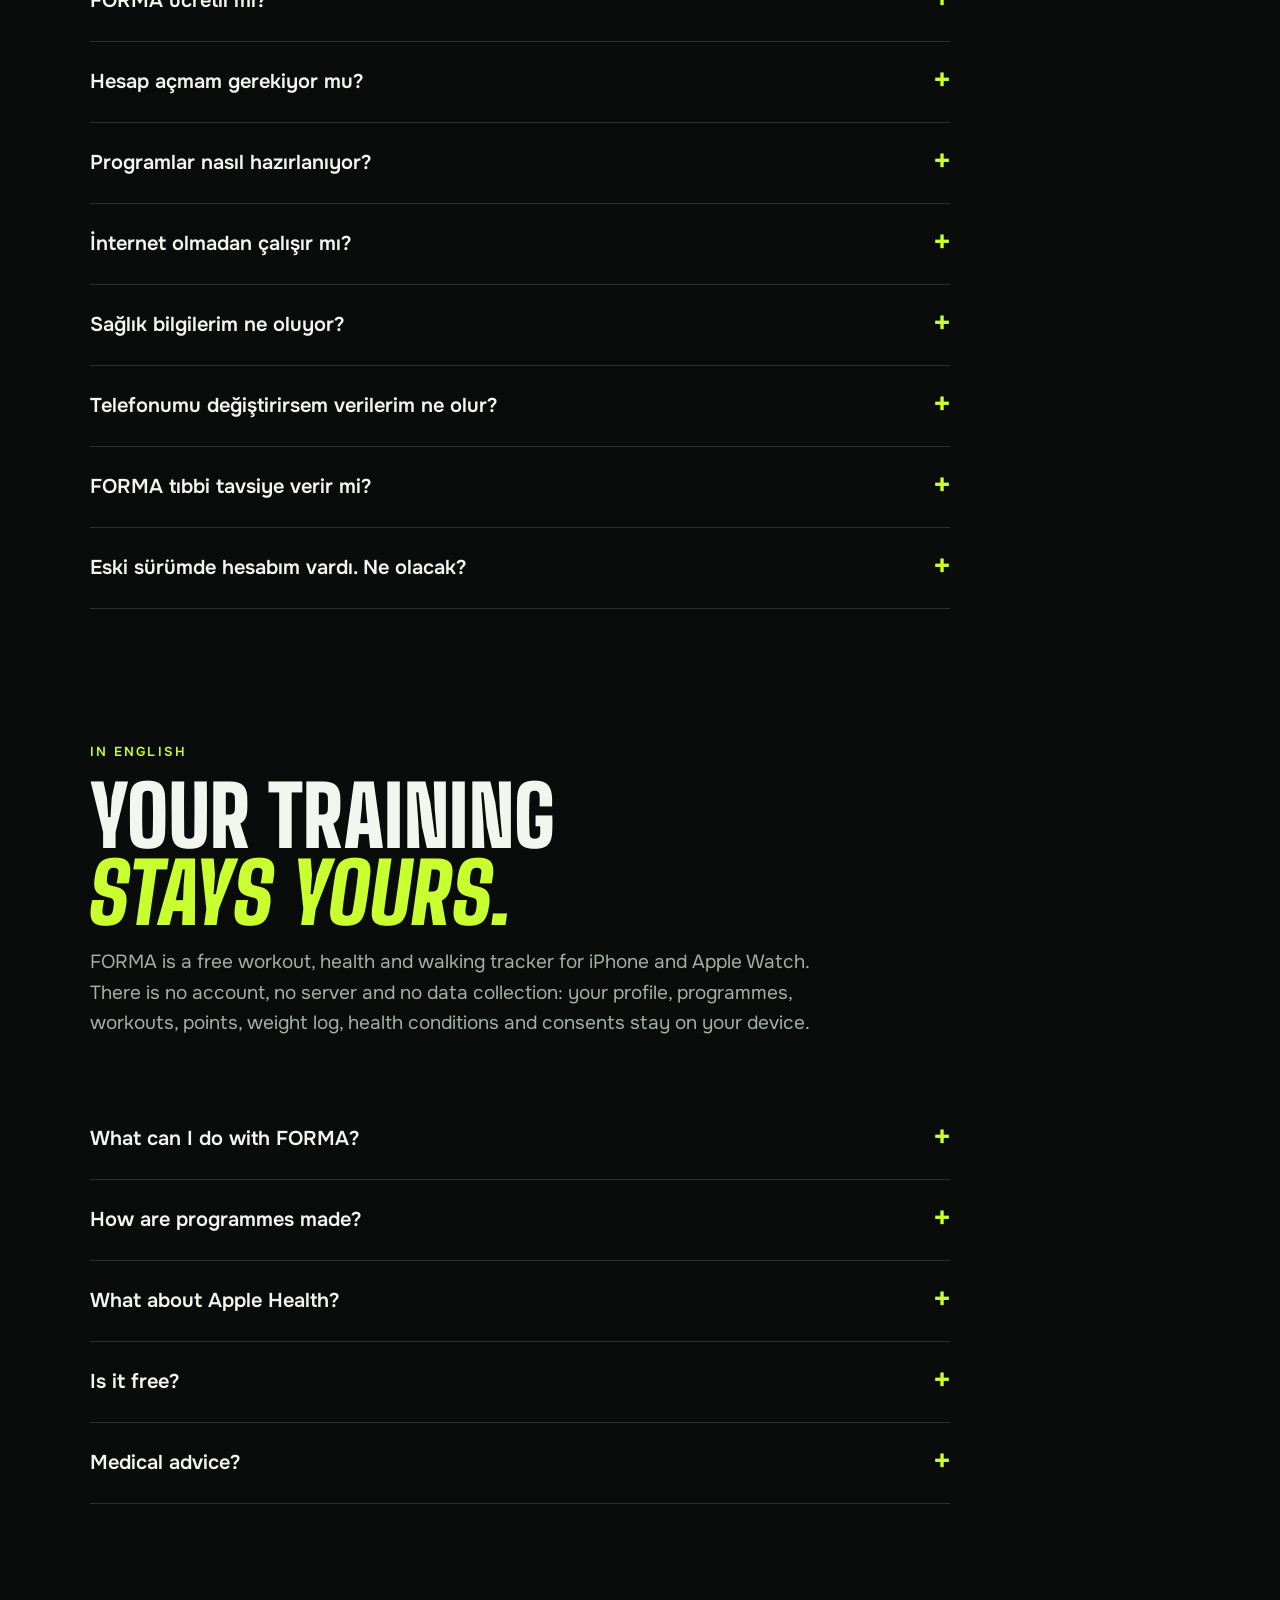
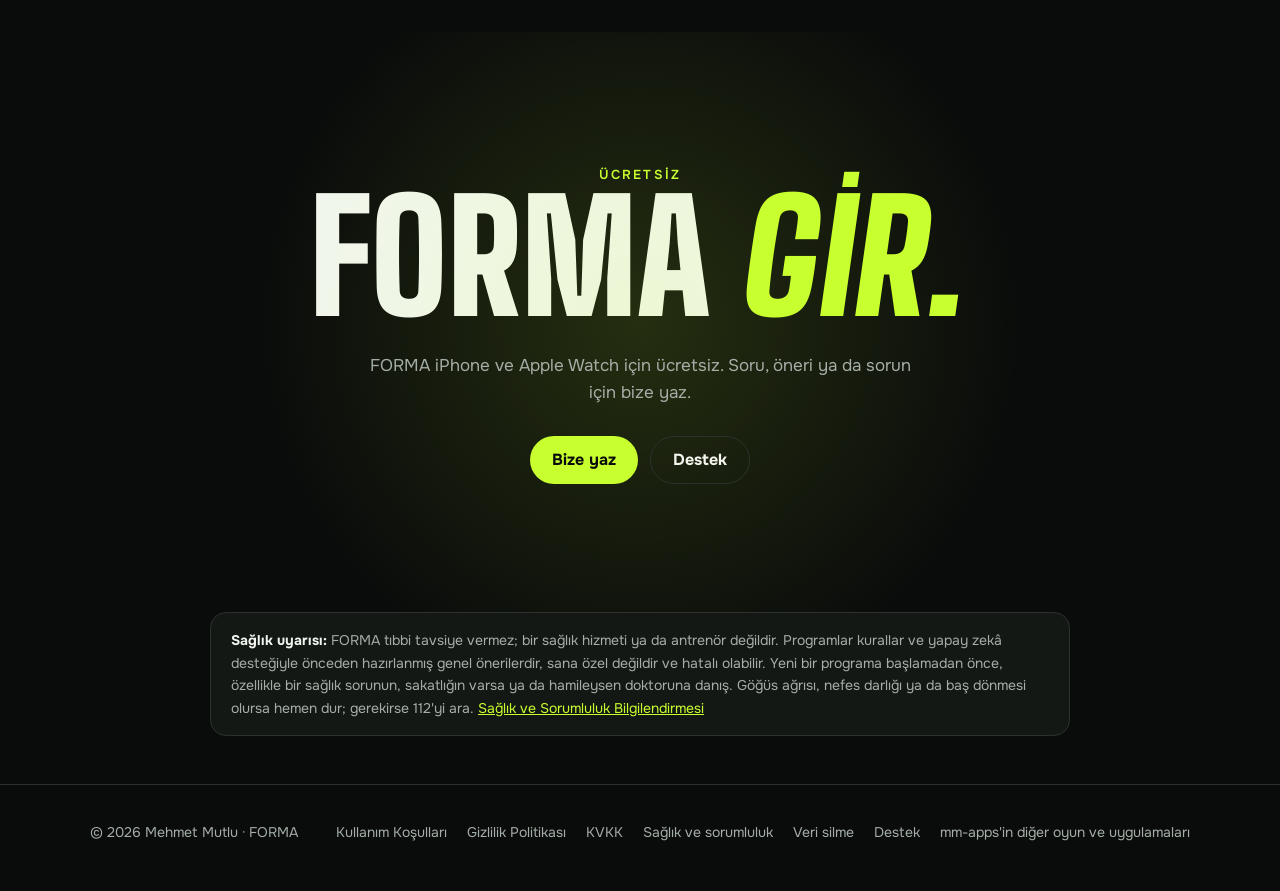
==== commit fb6e94a8: "Site güncellemesi: apps/site-local (3a72f4f)" ====
--- a/index.html
+++ b/index.html
@@ -308,7 +308,7 @@
 <footer class="site">
   <div class="wrap">
     <span>© 2026 Mehmet Mutlu · FORMA</span>
-    <nav aria-label="Yasal"><a href="kosullar/">Kullanım Koşulları</a><a href="gizlilik/">Gizlilik Politikası</a><a href="kvkk/">KVKK</a><a href="sorumluluk/">Sağlık ve sorumluluk</a><a href="hesap-silme/">Veri silme</a><a href="destek/">Destek</a></nav>
+    <nav aria-label="Yasal"><a href="kosullar/">Kullanım Koşulları</a><a href="gizlilik/">Gizlilik Politikası</a><a href="kvkk/">KVKK</a><a href="sorumluluk/">Sağlık ve sorumluluk</a><a href="hesap-silme/">Veri silme</a><a href="destek/">Destek</a><a href="https://mm-apps.com/">mm-apps'in diğer oyun ve uygulamaları</a></nav>
   </div>
 </footer>
 
